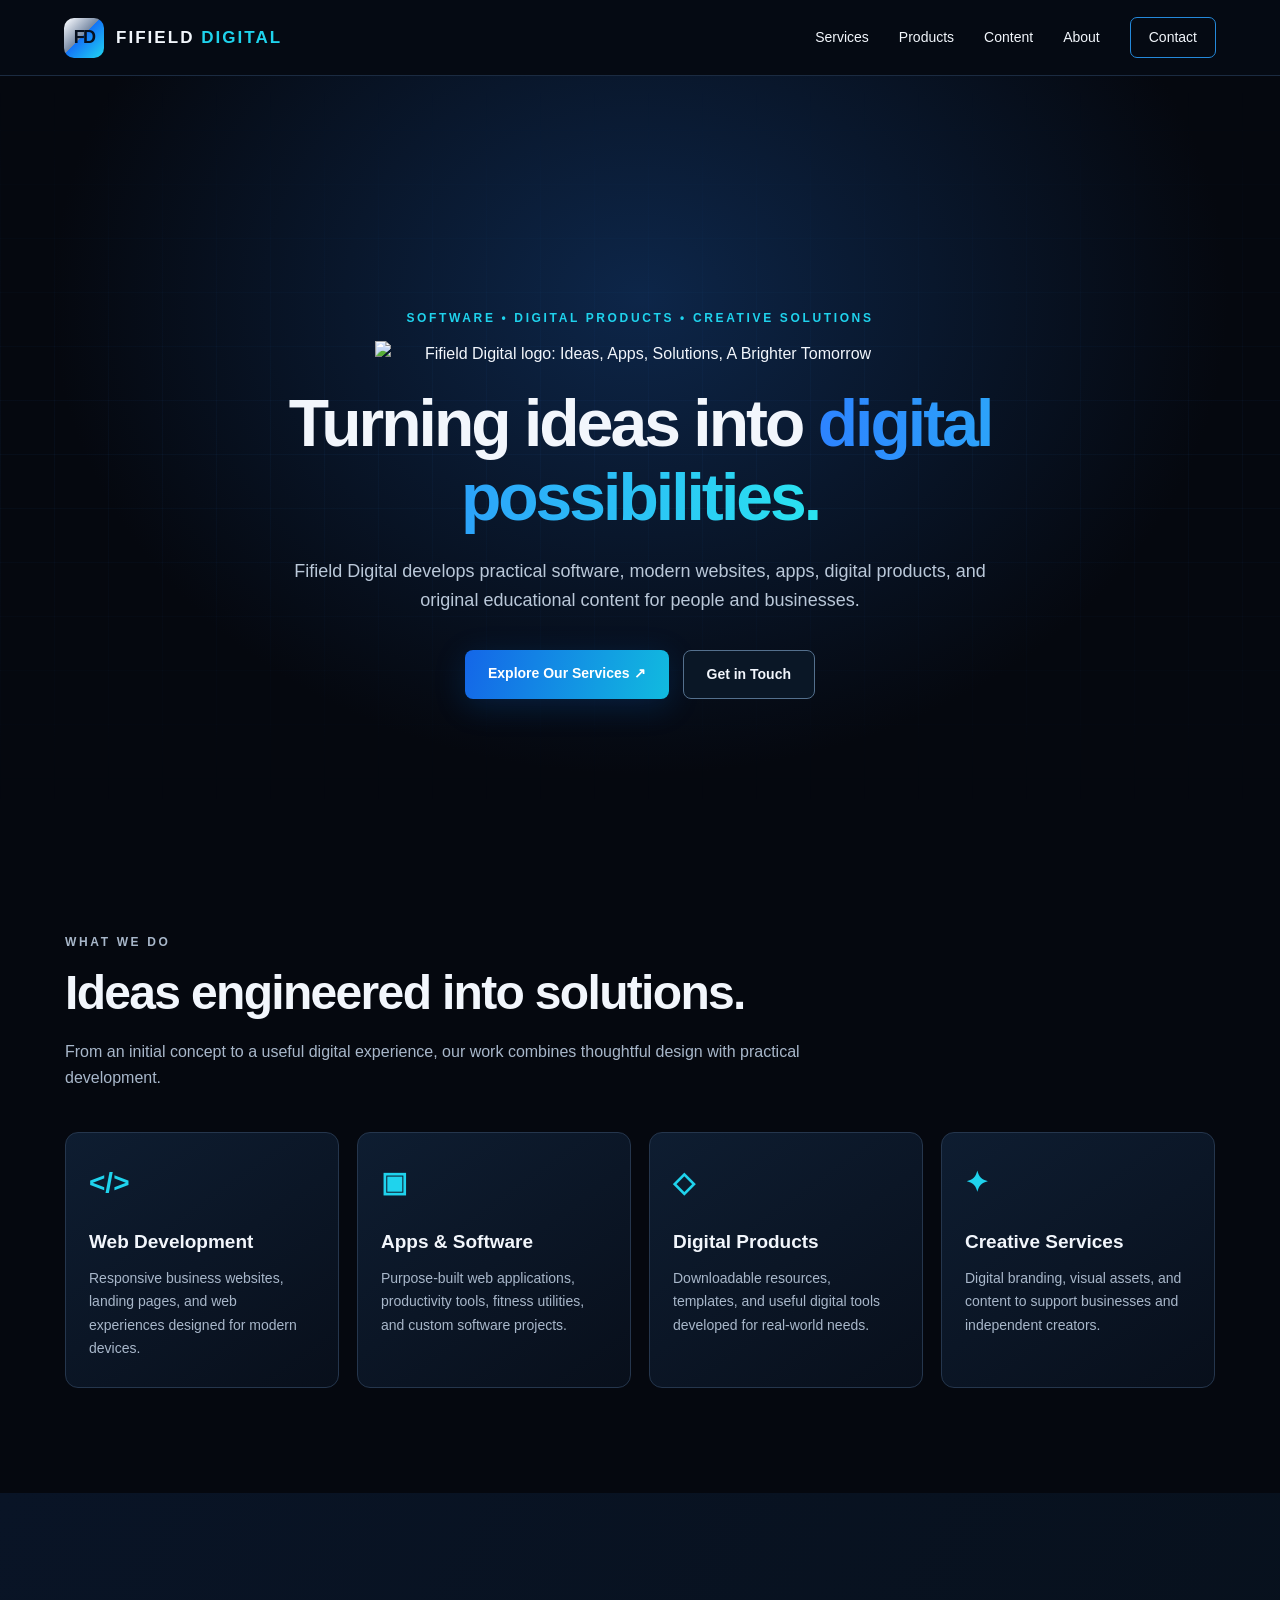
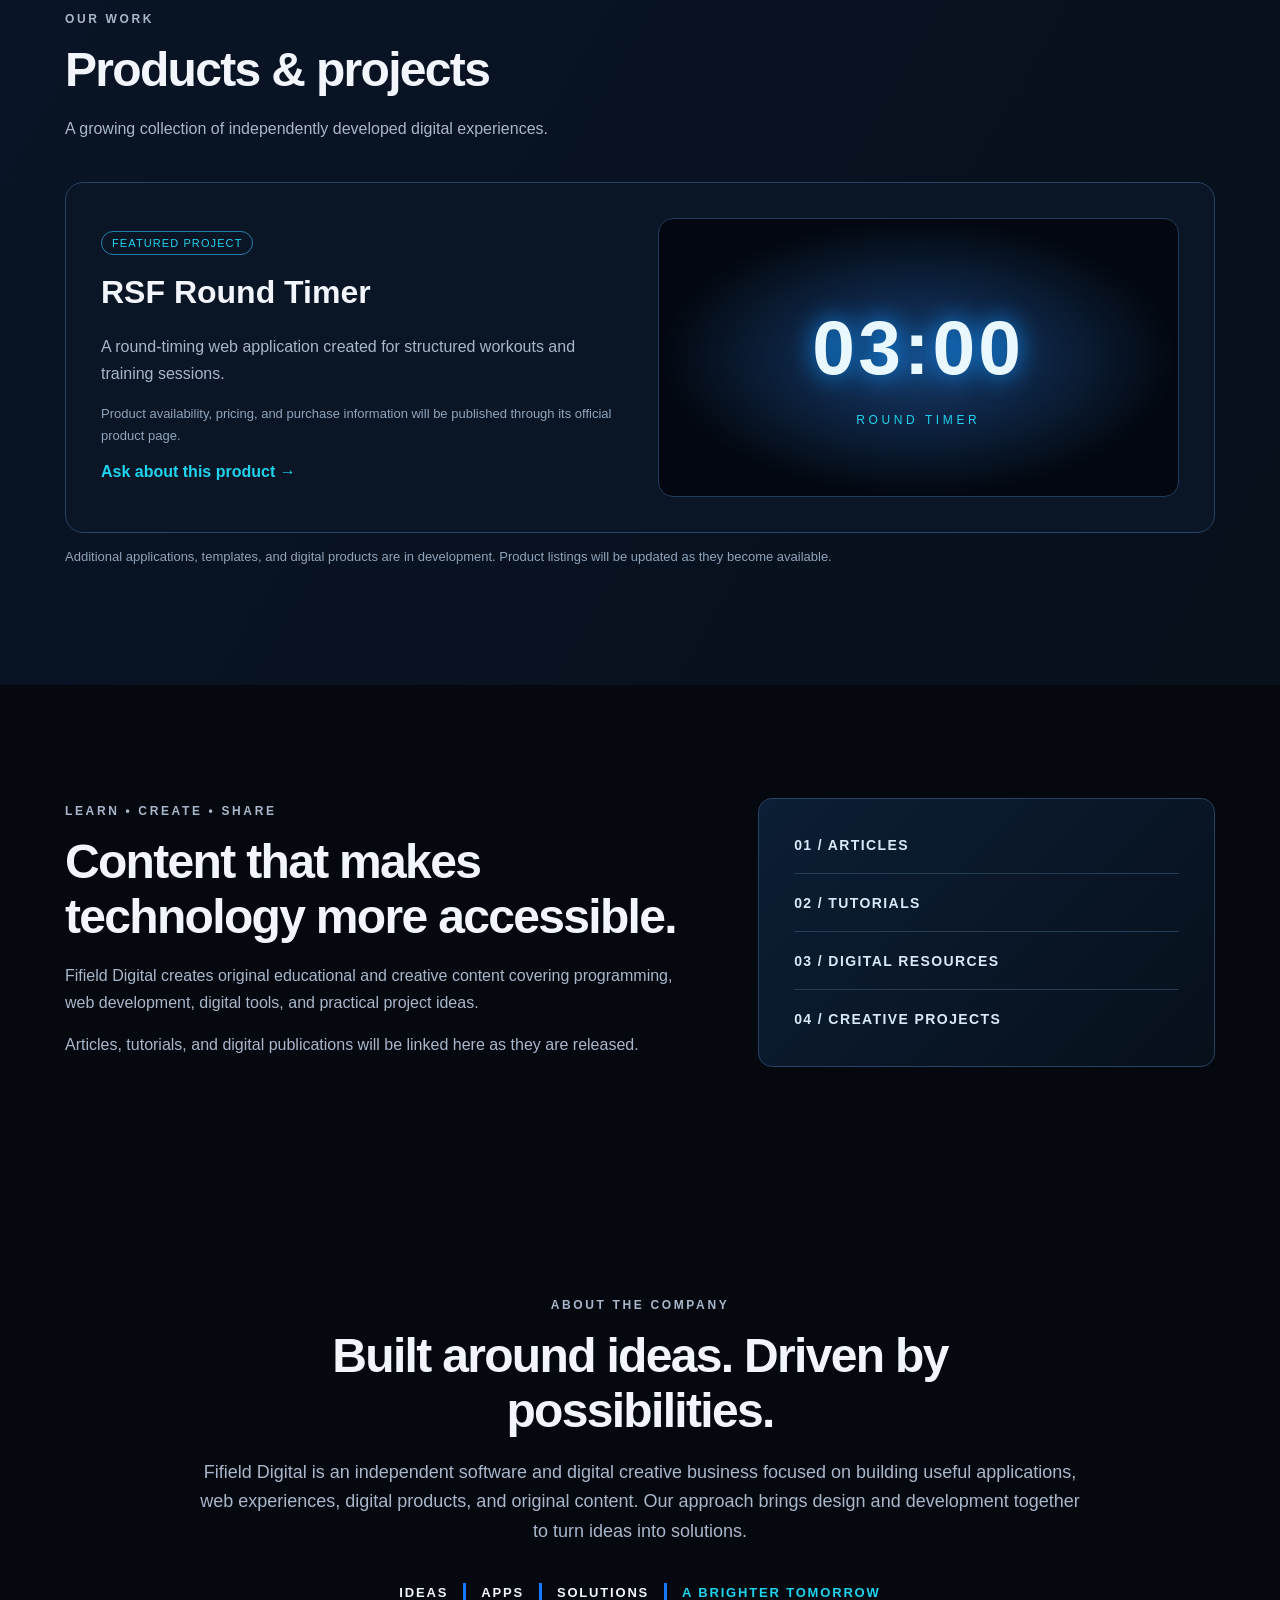
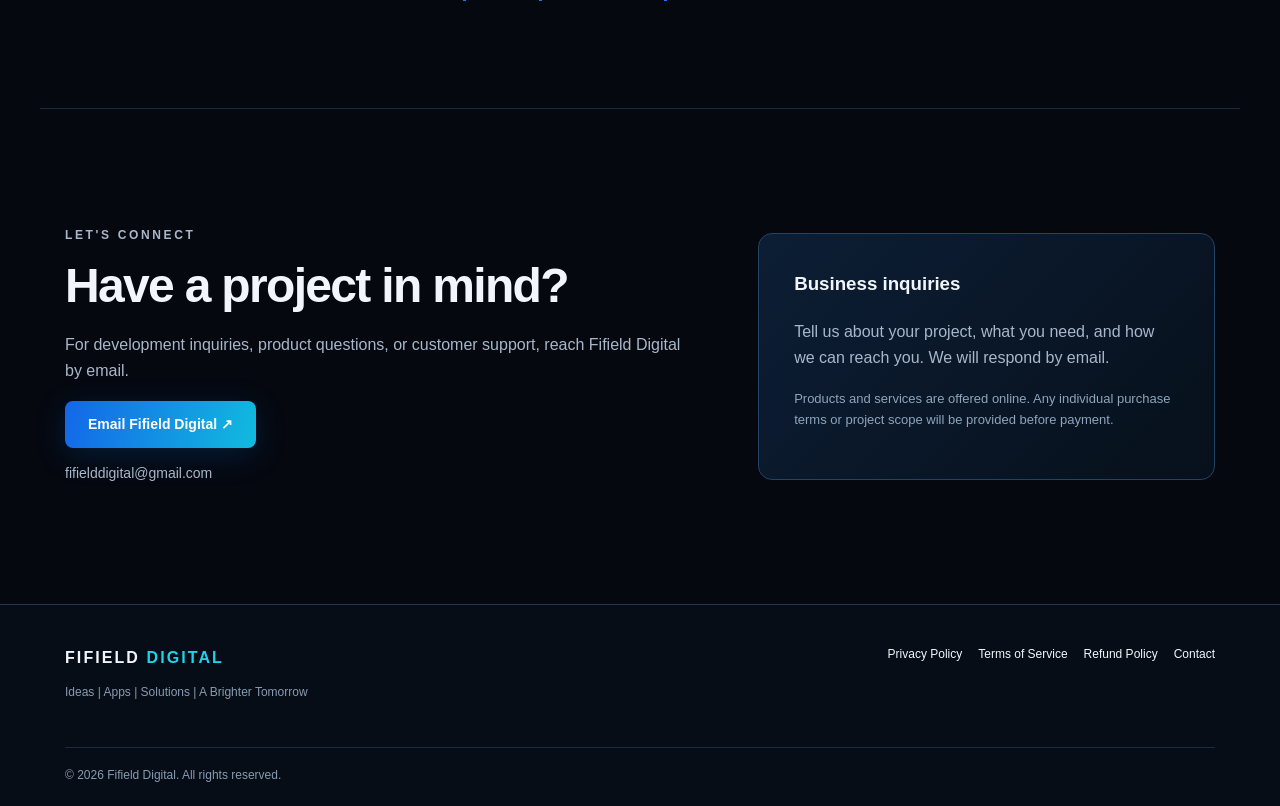
==== index.html @ f8de48f9 "Add files via upload" ====
<!doctype html><html lang="en"><head><meta charset="utf-8"><meta name="viewport" content="width=device-width, initial-scale=1"><meta name="theme-color" content="#05080f"><meta name="description" content="Fifield Digital creates websites, web applications, digital products, and educational content. Ideas. Apps. Solutions. A Brighter Tomorrow."><title>Fifield Digital | Ideas • Apps • Solutions</title><link rel="stylesheet" href="styles.css"></head><body><a class="skip" href="#main">Skip to content</a><header class="site-header"><a class="brand" href="#home" aria-label="Fifield Digital home"><span class="brand-mark">FD</span><span>FIFIELD <b>DIGITAL</b></span></a><button class="menu-toggle" aria-label="Toggle navigation" aria-expanded="false">☰</button><nav id="nav" aria-label="Main navigation"><a href="#services">Services</a><a href="#products">Products</a><a href="#content">Content</a><a href="#about">About</a><a class="nav-contact" href="#contact">Contact</a></nav></header><main id="main"><section id="home" class="hero"><div class="glow"></div><div class="hero-inner"><p class="eyebrow">SOFTWARE • DIGITAL PRODUCTS • CREATIVE SOLUTIONS</p><img class="hero-logo" src="assets/fifield-digital-logo.png" alt="Fifield Digital logo: Ideas, Apps, Solutions, A Brighter Tomorrow"><h1>Turning ideas into <span>digital possibilities.</span></h1><p class="lead">Fifield Digital develops practical software, modern websites, apps, digital products, and original educational content for people and businesses.</p><div class="actions"><a class="button primary" href="#services">Explore Our Services <span aria-hidden="true">↗</span></a><a class="button secondary" href="#contact">Get in Touch</a></div></div></section><section id="services" class="section"><div class="section-heading"><p class="eyebrow">WHAT WE DO</p><h2>Ideas engineered into solutions.</h2><p>From an initial concept to a useful digital experience, our work combines thoughtful design with practical development.</p></div><div class="cards"><article class="card"><span class="card-icon">&lt;/&gt;</span><h3>Web Development</h3><p>Responsive business websites, landing pages, and web experiences designed for modern devices.</p></article><article class="card"><span class="card-icon">▣</span><h3>Apps & Software</h3><p>Purpose-built web applications, productivity tools, fitness utilities, and custom software projects.</p></article><article class="card"><span class="card-icon">◇</span><h3>Digital Products</h3><p>Downloadable resources, templates, and useful digital tools developed for real-world needs.</p></article><article class="card"><span class="card-icon">✦</span><h3>Creative Services</h3><p>Digital branding, visual assets, and content to support businesses and independent creators.</p></article></div></section><section id="products" class="section products"><div class="section-heading"><p class="eyebrow">OUR WORK</p><h2>Products & projects</h2><p>A growing collection of independently developed digital experiences.</p></div><div class="feature"><div><span class="pill">FEATURED PROJECT</span><h3>RSF Round Timer</h3><p>A round-timing web application created for structured workouts and training sessions.</p><p class="muted">Product availability, pricing, and purchase information will be published through its official product page.</p><a class="text-link" href="#contact">Ask about this product →</a></div><div class="feature-visual" aria-hidden="true"><div class="timer">03:00</div><div class="timer-label">ROUND TIMER</div></div></div><p class="product-note">Additional applications, templates, and digital products are in development. Product listings will be updated as they become available.</p></section><section id="content" class="section"><div class="split"><div><p class="eyebrow">LEARN • CREATE • SHARE</p><h2>Content that makes technology more accessible.</h2><p>Fifield Digital creates original educational and creative content covering programming, web development, digital tools, and practical project ideas.</p><p>Articles, tutorials, and digital publications will be linked here as they are released.</p></div><div class="content-panel"><span>01 / ARTICLES</span><span>02 / TUTORIALS</span><span>03 / DIGITAL RESOURCES</span><span>04 / CREATIVE PROJECTS</span></div></div></section><section id="about" class="section about"><p class="eyebrow">ABOUT THE COMPANY</p><h2>Built around ideas. Driven by possibilities.</h2><p>Fifield Digital is an independent software and digital creative business focused on building useful applications, web experiences, digital products, and original content. Our approach brings design and development together to turn ideas into solutions.</p><div class="statement">IDEAS <i></i> APPS <i></i> SOLUTIONS <i></i> <strong>A BRIGHTER TOMORROW</strong></div></section><section id="contact" class="section contact"><div><p class="eyebrow">LET'S CONNECT</p><h2>Have a project in mind?</h2><p>For development inquiries, product questions, or customer support, reach Fifield Digital by email.</p><a class="button primary" href="mailto:fifielddigital@gmail.com?subject=Fifield%20Digital%20Inquiry">Email Fifield Digital ↗</a><p class="email">fifielddigital@gmail.com</p></div><div class="contact-panel"><h3>Business inquiries</h3><p>Tell us about your project, what you need, and how we can reach you. We will respond by email.</p><p class="muted">Products and services are offered online. Any individual purchase terms or project scope will be provided before payment.</p></div></section></main><footer><div class="footer-top"><div><strong>FIFIELD <span>DIGITAL</span></strong><p>Ideas | Apps | Solutions | A Brighter Tomorrow</p></div><div class="footer-links"><a href="privacy.html">Privacy Policy</a><a href="terms.html">Terms of Service</a><a href="refunds.html">Refund Policy</a><a href="mailto:fifielddigital@gmail.com">Contact</a></div></div><div class="copyright">© <span id="year">2026</span> Fifield Digital. All rights reserved.</div></footer><script src="script.js"></script></body></html>
---- styles.css ----
:root{color-scheme:dark;--bg:#05080f;--panel:#0b1424;--line:#25364d;--text:#f2f6fc;--muted:#a8b7ca;--blue:#1578ff;--cyan:#1fd3ed}*{box-sizing:border-box}html{scroll-behavior:smooth}body{margin:0;background:var(--bg);color:var(--text);font-family:Inter,Arial,Helvetica,sans-serif;line-height:1.65}a{color:inherit;text-decoration:none}a:focus-visible,button:focus-visible{outline:3px solid var(--cyan);outline-offset:4px}.skip{position:absolute;left:-9999px}.skip:focus{left:12px;top:12px;background:#fff;color:#000;padding:10px;z-index:100}.site-header{position:sticky;top:0;z-index:20;display:flex;justify-content:space-between;align-items:center;padding:17px max(5%,calc((100vw - 1200px)/2));background:#060b14ed;border-bottom:1px solid #1b2b41;backdrop-filter:blur(15px)}.brand{display:flex;gap:12px;align-items:center;font-size:17px;letter-spacing:.12em;font-weight:800}.brand b,.footer-top span{color:var(--cyan)}.brand-mark{display:grid;place-items:center;width:40px;height:40px;border-radius:10px;background:linear-gradient(135deg,#f4f7fc 5%,#798ba5 45%,#1475f8 46%,#20d5ef);color:#06101f;letter-spacing:-.1em;font-size:18px}.site-header nav{display:flex;align-items:center;gap:30px;font-size:14px}.site-header nav a:hover,.footer-links a:hover{color:var(--cyan)}.nav-contact{padding:8px 18px;border:1px solid #2489db;border-radius:7px}.menu-toggle{display:none;background:transparent;border:1px solid var(--line);color:white;padding:6px 12px;font-size:24px}.hero{position:relative;overflow:hidden;min-height:740px;display:grid;place-items:center;text-align:center;background:radial-gradient(ellipse at 50% 30%,#0d2649 0%,#05080f 65%)}.hero:after{content:"";position:absolute;inset:0;background-image:linear-gradient(#3d94ff0b 1px,transparent 1px),linear-gradient(90deg,#3d94ff0b 1px,transparent 1px);background-size:54px 54px;mask-image:linear-gradient(to bottom,transparent,#000,transparent);pointer-events:none}.hero-inner{position:relative;z-index:1;max-width:950px;padding:65px 24px}.hero-logo{width:min(530px,90%);height:auto;display:block;margin:0 auto 20px;mix-blend-mode:screen}.eyebrow{color:var(--cyan);letter-spacing:.22em;font-weight:800;font-size:12px}.hero h1{font-size:clamp(36px,5.4vw,66px);letter-spacing:-.045em;line-height:1.12;margin:15px auto 22px}.hero h1 span{background:linear-gradient(90deg,#2d83ff,#2ae4f0);background-clip:text;color:transparent}.lead{font-size:18px;color:#bac8d9;max-width:720px;margin:0 auto}.actions{display:flex;justify-content:center;flex-wrap:wrap;gap:14px;margin-top:34px}.button{display:inline-block;border-radius:8px;padding:12px 23px;font-size:14px;font-weight:750}.primary{background:linear-gradient(105deg,#1466e8,#11bbdf);color:white;box-shadow:0 7px 32px #086fe333}.secondary{border:1px solid #54708d;background:#0a1726}.button:hover{filter:brightness(1.14)}.section{max-width:1200px;margin:auto;padding:105px 25px;scroll-margin-top:80px}.section-heading{max-width:740px;margin-bottom:40px}.section h2{font-size:clamp(31px,4vw,48px);line-height:1.15;letter-spacing:-.035em;margin:12px 0 19px}.section p{color:var(--muted)}.cards{display:grid;grid-template-columns:repeat(4,1fr);gap:18px}.card{padding:27px 23px;background:linear-gradient(145deg,#0e1d31,#080f1b);border:1px solid var(--line);border-radius:13px;min-height:250px}.card-icon{color:var(--cyan);font-size:28px;font-weight:bold}.card h3{font-size:19px;margin:20px 0 10px}.card p{font-size:14px;margin:0}.products{max-width:none;background:linear-gradient(120deg,#091426,#07101b);padding-left:max(25px,calc((100vw - 1150px)/2));padding-right:max(25px,calc((100vw - 1150px)/2))}.feature{display:grid;grid-template-columns:1fr 1fr;gap:35px;align-items:center;padding:35px;border:1px solid #284464;border-radius:18px;background:#0a1526}.feature h3{font-size:32px;margin:10px 0}.pill{border:1px solid #247fa9;color:var(--cyan);padding:5px 10px;border-radius:20px;font-size:11px;letter-spacing:.1em}.muted,.product-note{font-size:13px!important;color:#8fa4bb!important}.text-link{color:var(--cyan);font-weight:700}.feature-visual{background:radial-gradient(ellipse,#173d70,#030810 70%);border:1px solid #203b5c;border-radius:15px;text-align:center;padding:65px 10px}.timer{font-size:clamp(40px,6vw,78px);font-weight:850;letter-spacing:.04em;color:#e9f8ff;text-shadow:0 0 25px #1195ff}.timer-label{font-size:12px;letter-spacing:.3em;color:var(--cyan)}.split,.contact{display:grid;grid-template-columns:1.15fr .85fr;gap:75px;align-items:center}.content-panel,.contact-panel{border:1px solid #254362;background:linear-gradient(135deg,#0c1e35,#07101b);border-radius:14px;padding:35px}.content-panel{display:grid;gap:18px;color:#d7e9fa;letter-spacing:.1em;font-weight:750;font-size:14px}.content-panel span:not(:last-child){border-bottom:1px solid #253d55;padding-bottom:16px}.about{text-align:center;max-width:930px}.about>p:not(.eyebrow){font-size:18px}.statement{margin-top:35px;display:flex;flex-wrap:wrap;gap:15px;justify-content:center;align-items:center;font-size:13px;letter-spacing:.14em;font-weight:750}.statement i{width:3px;height:18px;background:var(--blue)}.statement strong{color:var(--cyan)}.contact{border-top:1px solid #172b41}.contact-panel h3{margin-top:0}.email{font-size:14px}footer{border-top:1px solid var(--line);padding:40px max(5%,calc((100vw - 1150px)/2)) 20px;background:#070d16}.footer-top{display:flex;justify-content:space-between;gap:20px}.footer-top strong{letter-spacing:.13em}.footer-top p,.copyright{font-size:12px;color:#879bb2}.footer-links{display:flex;flex-wrap:wrap;gap:16px;font-size:12px}.copyright{border-top:1px solid #1b2b41;padding-top:18px;margin-top:32px}.legal{max-width:850px;margin:auto;padding:70px 24px 110px;min-height:65vh}.legal h1{font-size:clamp(32px,5vw,50px)}.legal h2{margin-top:34px;font-size:22px}.legal p,.legal li{color:var(--muted)}.legal a{color:var(--cyan);text-decoration:underline}@media(max-width:850px){.cards{grid-template-columns:repeat(2,1fr)}.split,.contact{gap:25px}.site-header nav{gap:13px}}@media(max-width:650px){.site-header{padding:12px 18px}.brand{font-size:13px}.menu-toggle{display:block}.site-header nav{display:none;position:absolute;top:65px;left:0;right:0;background:#081322;padding:20px;flex-direction:column;align-items:stretch}.site-header nav.open{display:flex}.hero{min-height:650px}.hero-inner{padding:35px 20px}.hero-logo{width:100%}.lead{font-size:16px}.section{padding:70px 20px}.cards,.feature,.split,.contact{grid-template-columns:1fr}.feature{padding:20px}.feature-visual{padding:40px 10px}.footer-top{flex-direction:column}.statement{font-size:11px}}
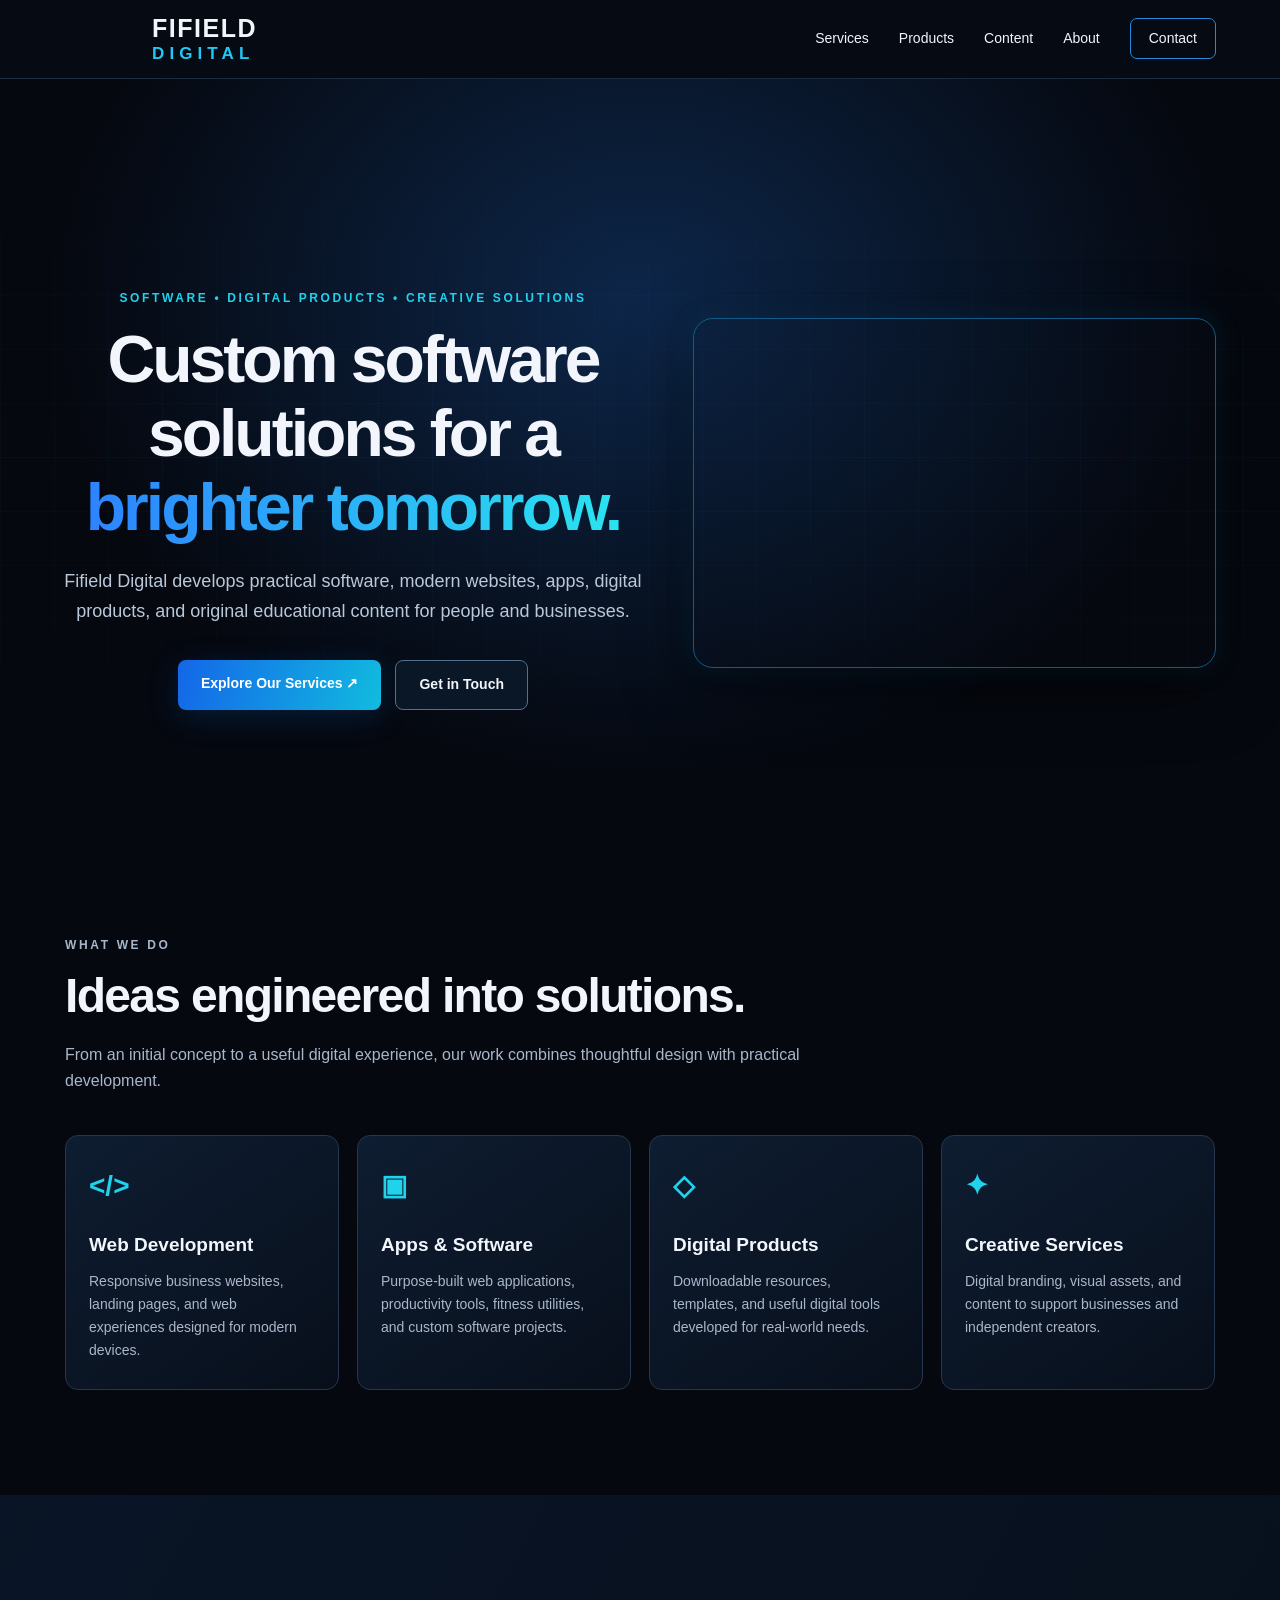
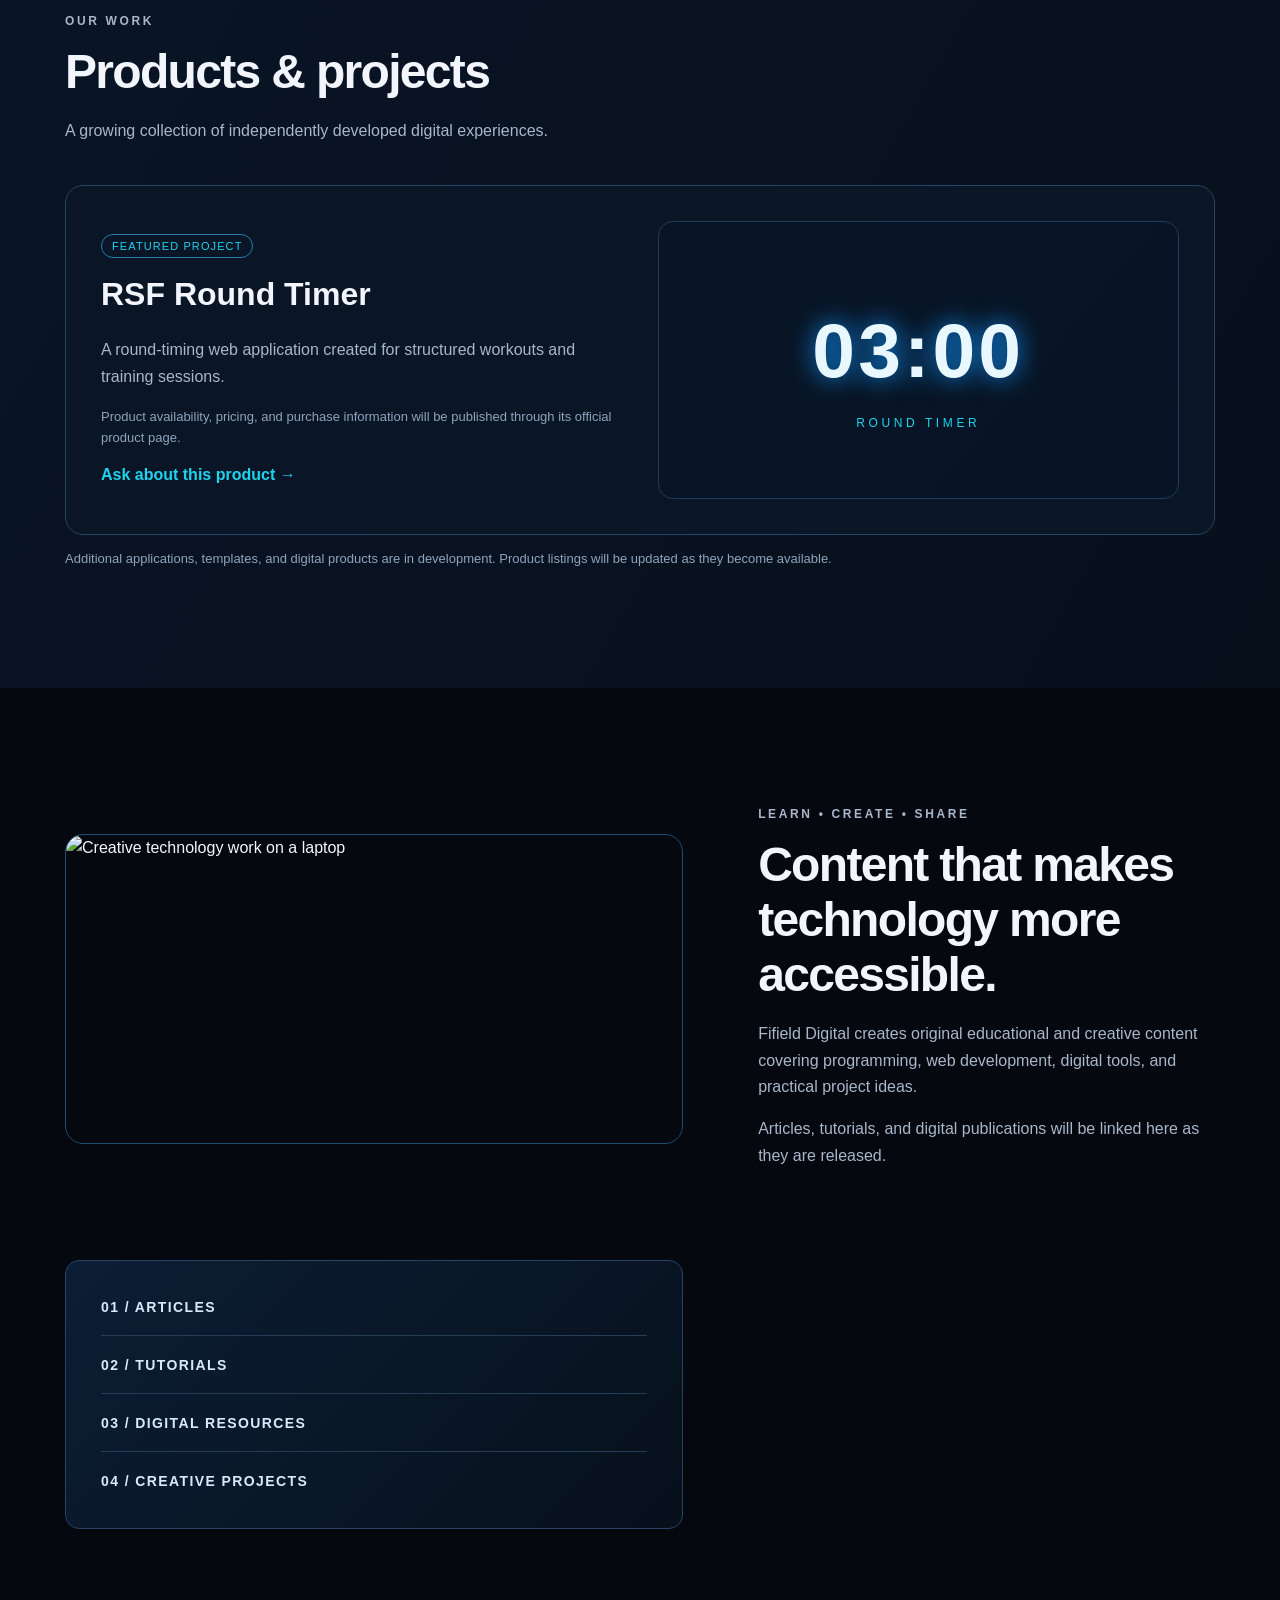
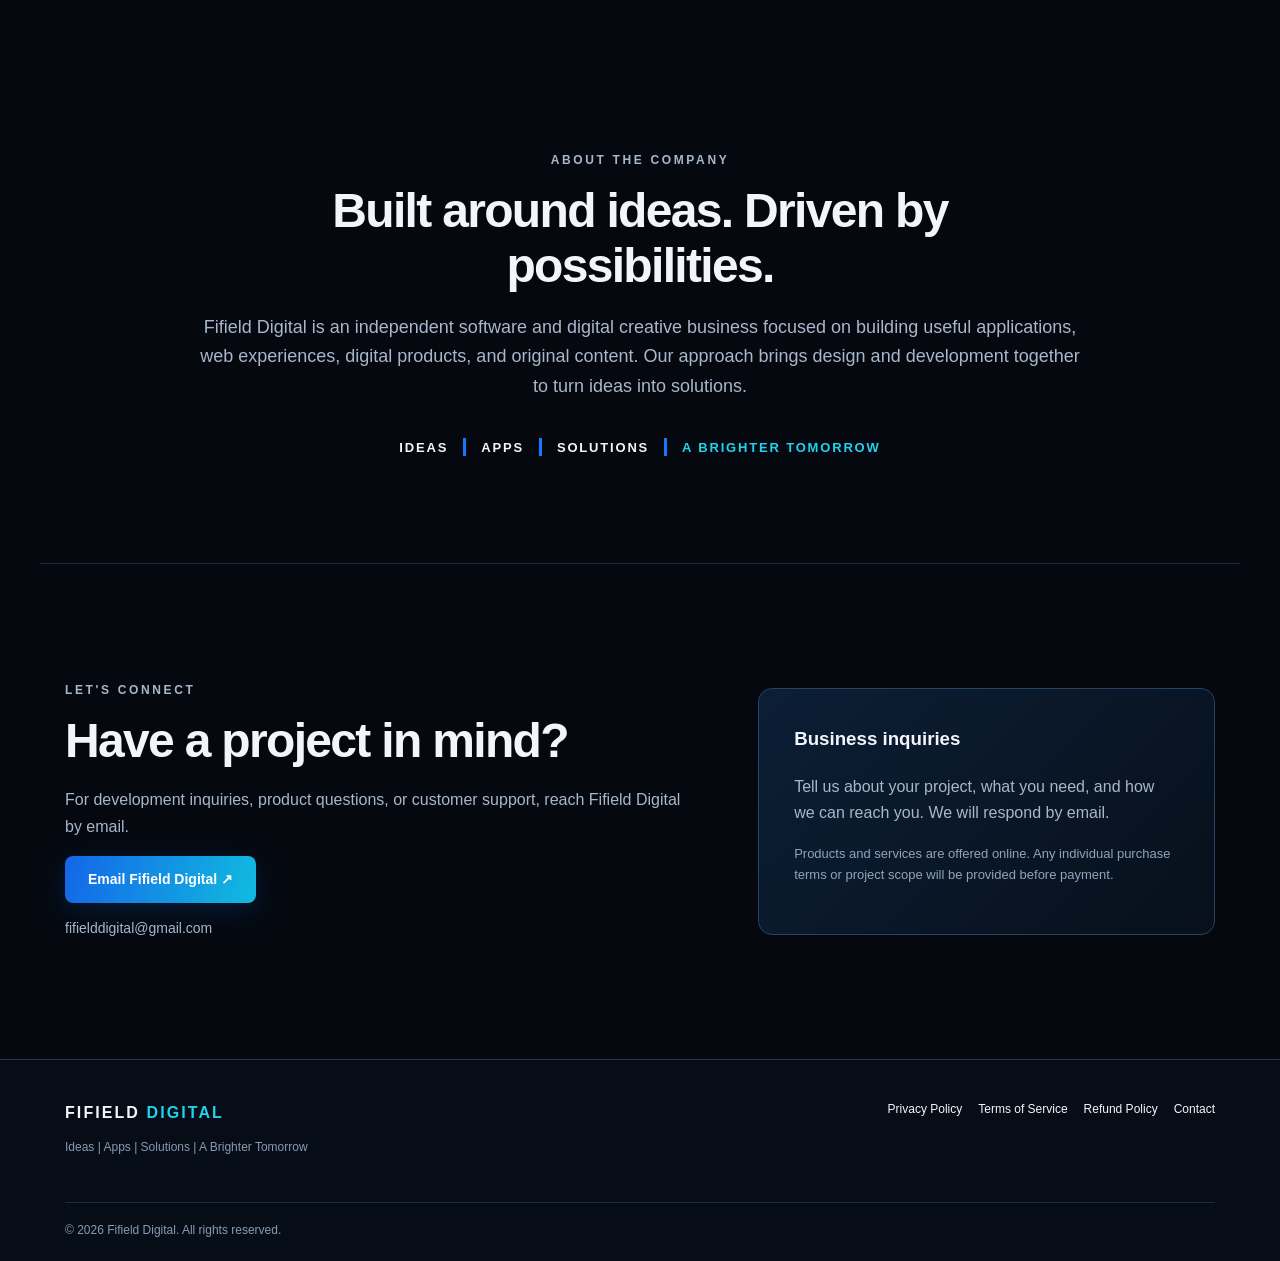
==== commit b3a90979: "Add files via upload" ====
--- a/index.html
+++ b/index.html
@@ -1 +1 @@
-<!doctype html><html lang="en"><head><meta charset="utf-8"><meta name="viewport" content="width=device-width, initial-scale=1"><meta name="theme-color" content="#05080f"><meta name="description" content="Fifield Digital creates websites, web applications, digital products, and educational content. Ideas. Apps. Solutions. A Brighter Tomorrow."><title>Fifield Digital | Ideas • Apps • Solutions</title><link rel="stylesheet" href="styles.css"></head><body><a class="skip" href="#main">Skip to content</a><header class="site-header"><a class="brand" href="#home" aria-label="Fifield Digital home"><span class="brand-mark">FD</span><span>FIFIELD <b>DIGITAL</b></span></a><button class="menu-toggle" aria-label="Toggle navigation" aria-expanded="false">☰</button><nav id="nav" aria-label="Main navigation"><a href="#services">Services</a><a href="#products">Products</a><a href="#content">Content</a><a href="#about">About</a><a class="nav-contact" href="#contact">Contact</a></nav></header><main id="main"><section id="home" class="hero"><div class="glow"></div><div class="hero-inner"><p class="eyebrow">SOFTWARE • DIGITAL PRODUCTS • CREATIVE SOLUTIONS</p><img class="hero-logo" src="assets/fifield-digital-logo.png" alt="Fifield Digital logo: Ideas, Apps, Solutions, A Brighter Tomorrow"><h1>Turning ideas into <span>digital possibilities.</span></h1><p class="lead">Fifield Digital develops practical software, modern websites, apps, digital products, and original educational content for people and businesses.</p><div class="actions"><a class="button primary" href="#services">Explore Our Services <span aria-hidden="true">↗</span></a><a class="button secondary" href="#contact">Get in Touch</a></div></div></section><section id="services" class="section"><div class="section-heading"><p class="eyebrow">WHAT WE DO</p><h2>Ideas engineered into solutions.</h2><p>From an initial concept to a useful digital experience, our work combines thoughtful design with practical development.</p></div><div class="cards"><article class="card"><span class="card-icon">&lt;/&gt;</span><h3>Web Development</h3><p>Responsive business websites, landing pages, and web experiences designed for modern devices.</p></article><article class="card"><span class="card-icon">▣</span><h3>Apps & Software</h3><p>Purpose-built web applications, productivity tools, fitness utilities, and custom software projects.</p></article><article class="card"><span class="card-icon">◇</span><h3>Digital Products</h3><p>Downloadable resources, templates, and useful digital tools developed for real-world needs.</p></article><article class="card"><span class="card-icon">✦</span><h3>Creative Services</h3><p>Digital branding, visual assets, and content to support businesses and independent creators.</p></article></div></section><section id="products" class="section products"><div class="section-heading"><p class="eyebrow">OUR WORK</p><h2>Products & projects</h2><p>A growing collection of independently developed digital experiences.</p></div><div class="feature"><div><span class="pill">FEATURED PROJECT</span><h3>RSF Round Timer</h3><p>A round-timing web application created for structured workouts and training sessions.</p><p class="muted">Product availability, pricing, and purchase information will be published through its official product page.</p><a class="text-link" href="#contact">Ask about this product →</a></div><div class="feature-visual" aria-hidden="true"><div class="timer">03:00</div><div class="timer-label">ROUND TIMER</div></div></div><p class="product-note">Additional applications, templates, and digital products are in development. Product listings will be updated as they become available.</p></section><section id="content" class="section"><div class="split"><div><p class="eyebrow">LEARN • CREATE • SHARE</p><h2>Content that makes technology more accessible.</h2><p>Fifield Digital creates original educational and creative content covering programming, web development, digital tools, and practical project ideas.</p><p>Articles, tutorials, and digital publications will be linked here as they are released.</p></div><div class="content-panel"><span>01 / ARTICLES</span><span>02 / TUTORIALS</span><span>03 / DIGITAL RESOURCES</span><span>04 / CREATIVE PROJECTS</span></div></div></section><section id="about" class="section about"><p class="eyebrow">ABOUT THE COMPANY</p><h2>Built around ideas. Driven by possibilities.</h2><p>Fifield Digital is an independent software and digital creative business focused on building useful applications, web experiences, digital products, and original content. Our approach brings design and development together to turn ideas into solutions.</p><div class="statement">IDEAS <i></i> APPS <i></i> SOLUTIONS <i></i> <strong>A BRIGHTER TOMORROW</strong></div></section><section id="contact" class="section contact"><div><p class="eyebrow">LET'S CONNECT</p><h2>Have a project in mind?</h2><p>For development inquiries, product questions, or customer support, reach Fifield Digital by email.</p><a class="button primary" href="mailto:fifielddigital@gmail.com?subject=Fifield%20Digital%20Inquiry">Email Fifield Digital ↗</a><p class="email">fifielddigital@gmail.com</p></div><div class="contact-panel"><h3>Business inquiries</h3><p>Tell us about your project, what you need, and how we can reach you. We will respond by email.</p><p class="muted">Products and services are offered online. Any individual purchase terms or project scope will be provided before payment.</p></div></section></main><footer><div class="footer-top"><div><strong>FIFIELD <span>DIGITAL</span></strong><p>Ideas | Apps | Solutions | A Brighter Tomorrow</p></div><div class="footer-links"><a href="privacy.html">Privacy Policy</a><a href="terms.html">Terms of Service</a><a href="refunds.html">Refund Policy</a><a href="mailto:fifielddigital@gmail.com">Contact</a></div></div><div class="copyright">© <span id="year">2026</span> Fifield Digital. All rights reserved.</div></footer><script src="script.js"></script></body></html>
+<!doctype html><html lang="en"><head><meta charset="utf-8"><meta name="viewport" content="width=device-width, initial-scale=1"><meta name="theme-color" content="#05080f"><meta name="description" content="Fifield Digital creates websites, web applications, digital products, and educational content. Ideas. Apps. Solutions. A Brighter Tomorrow."><title>Fifield Digital | Ideas • Apps • Solutions</title><link rel="stylesheet" href="styles.css"></head><body><a class="skip" href="#main">Skip to content</a><header class="site-header"><a class="brand" href="#home" aria-label="Fifield Digital home"><span class="brand-symbol"><img src="assets/fd-symbol.png" alt=""/><svg class="light-trace" viewBox="0 0 820 445" aria-hidden="true"><path d="M350 7 H625 C850 7 850 438 625 438 H350 V284 H445 V353 H615 C720 353 720 91 615 91 H450 Z"/></svg></span><span class="brand-name"><strong>FIFIELD</strong><em>DIGITAL</em></span></a><button class="menu-toggle" aria-label="Toggle navigation" aria-expanded="false">☰</button><nav id="nav" aria-label="Main navigation"><a href="#services">Services</a><a href="#products">Products</a><a href="#content">Content</a><a href="#about">About</a><a class="nav-contact" href="#contact">Contact</a></nav></header><main id="main"><section id="home" class="hero"><div class="glow"></div><div class="hero-inner"><div class="hero-copy"><p class="eyebrow">SOFTWARE • DIGITAL PRODUCTS • CREATIVE SOLUTIONS</p><h1>Custom software solutions for a <span>brighter tomorrow.</span></h1><p class="lead">Fifield Digital develops practical software, modern websites, apps, digital products, and original educational content for people and businesses.</p><div class="actions"><a class="button primary" href="#services">Explore Our Services <span aria-hidden="true">↗</span></a><a class="button secondary" href="#contact">Get in Touch</a></div></div><div class="hero-media" role="img" aria-label="Programming code on a computer screen"></div></div></section><section id="services" class="section"><div class="section-heading"><p class="eyebrow">WHAT WE DO</p><h2>Ideas engineered into solutions.</h2><p>From an initial concept to a useful digital experience, our work combines thoughtful design with practical development.</p></div><div class="cards"><article class="card"><span class="card-icon">&lt;/&gt;</span><h3>Web Development</h3><p>Responsive business websites, landing pages, and web experiences designed for modern devices.</p></article><article class="card"><span class="card-icon">▣</span><h3>Apps & Software</h3><p>Purpose-built web applications, productivity tools, fitness utilities, and custom software projects.</p></article><article class="card"><span class="card-icon">◇</span><h3>Digital Products</h3><p>Downloadable resources, templates, and useful digital tools developed for real-world needs.</p></article><article class="card"><span class="card-icon">✦</span><h3>Creative Services</h3><p>Digital branding, visual assets, and content to support businesses and independent creators.</p></article></div></section><section id="products" class="section products"><div class="section-heading"><p class="eyebrow">OUR WORK</p><h2>Products & projects</h2><p>A growing collection of independently developed digital experiences.</p></div><div class="feature"><div><span class="pill">FEATURED PROJECT</span><h3>RSF Round Timer</h3><p>A round-timing web application created for structured workouts and training sessions.</p><p class="muted">Product availability, pricing, and purchase information will be published through its official product page.</p><a class="text-link" href="#contact">Ask about this product →</a></div><div class="feature-visual" aria-hidden="true"><div class="timer">03:00</div><div class="timer-label">ROUND TIMER</div></div></div><p class="product-note">Additional applications, templates, and digital products are in development. Product listings will be updated as they become available.</p></section><section id="content" class="section"><div class="split"><img class="section-photo" src="assets/creative.jpg" alt="Creative technology work on a laptop" loading="lazy"><div><p class="eyebrow">LEARN • CREATE • SHARE</p><h2>Content that makes technology more accessible.</h2><p>Fifield Digital creates original educational and creative content covering programming, web development, digital tools, and practical project ideas.</p><p>Articles, tutorials, and digital publications will be linked here as they are released.</p></div><div class="content-panel"><span>01 / ARTICLES</span><span>02 / TUTORIALS</span><span>03 / DIGITAL RESOURCES</span><span>04 / CREATIVE PROJECTS</span></div></div></section><section id="about" class="section about"><p class="eyebrow">ABOUT THE COMPANY</p><h2>Built around ideas. Driven by possibilities.</h2><p>Fifield Digital is an independent software and digital creative business focused on building useful applications, web experiences, digital products, and original content. Our approach brings design and development together to turn ideas into solutions.</p><div class="statement">IDEAS <i></i> APPS <i></i> SOLUTIONS <i></i> <strong>A BRIGHTER TOMORROW</strong></div></section><section id="contact" class="section contact"><div><p class="eyebrow">LET'S CONNECT</p><h2>Have a project in mind?</h2><p>For development inquiries, product questions, or customer support, reach Fifield Digital by email.</p><a class="button primary" href="mailto:fifielddigital@gmail.com?subject=Fifield%20Digital%20Inquiry">Email Fifield Digital ↗</a><p class="email">fifielddigital@gmail.com</p></div><div class="contact-panel"><h3>Business inquiries</h3><p>Tell us about your project, what you need, and how we can reach you. We will respond by email.</p><p class="muted">Products and services are offered online. Any individual purchase terms or project scope will be provided before payment.</p></div></section></main><footer><div class="footer-top"><div><strong>FIFIELD <span>DIGITAL</span></strong><p>Ideas | Apps | Solutions | A Brighter Tomorrow</p></div><div class="footer-links"><a href="privacy.html">Privacy Policy</a><a href="terms.html">Terms of Service</a><a href="refunds.html">Refund Policy</a><a href="mailto:fifielddigital@gmail.com">Contact</a></div></div><div class="copyright">© <span id="year">2026</span> Fifield Digital. All rights reserved.</div></footer><script src="script.js"></script></body></html>
--- a/styles.css
+++ b/styles.css
@@ -1 +1,4 @@
 :root{color-scheme:dark;--bg:#05080f;--panel:#0b1424;--line:#25364d;--text:#f2f6fc;--muted:#a8b7ca;--blue:#1578ff;--cyan:#1fd3ed}*{box-sizing:border-box}html{scroll-behavior:smooth}body{margin:0;background:var(--bg);color:var(--text);font-family:Inter,Arial,Helvetica,sans-serif;line-height:1.65}a{color:inherit;text-decoration:none}a:focus-visible,button:focus-visible{outline:3px solid var(--cyan);outline-offset:4px}.skip{position:absolute;left:-9999px}.skip:focus{left:12px;top:12px;background:#fff;color:#000;padding:10px;z-index:100}.site-header{position:sticky;top:0;z-index:20;display:flex;justify-content:space-between;align-items:center;padding:17px max(5%,calc((100vw - 1200px)/2));background:#060b14ed;border-bottom:1px solid #1b2b41;backdrop-filter:blur(15px)}.brand{display:flex;gap:12px;align-items:center;font-size:17px;letter-spacing:.12em;font-weight:800}.brand b,.footer-top span{color:var(--cyan)}.brand-mark{display:grid;place-items:center;width:40px;height:40px;border-radius:10px;background:linear-gradient(135deg,#f4f7fc 5%,#798ba5 45%,#1475f8 46%,#20d5ef);color:#06101f;letter-spacing:-.1em;font-size:18px}.site-header nav{display:flex;align-items:center;gap:30px;font-size:14px}.site-header nav a:hover,.footer-links a:hover{color:var(--cyan)}.nav-contact{padding:8px 18px;border:1px solid #2489db;border-radius:7px}.menu-toggle{display:none;background:transparent;border:1px solid var(--line);color:white;padding:6px 12px;font-size:24px}.hero{position:relative;overflow:hidden;min-height:740px;display:grid;place-items:center;text-align:center;background:radial-gradient(ellipse at 50% 30%,#0d2649 0%,#05080f 65%)}.hero:after{content:"";position:absolute;inset:0;background-image:linear-gradient(#3d94ff0b 1px,transparent 1px),linear-gradient(90deg,#3d94ff0b 1px,transparent 1px);background-size:54px 54px;mask-image:linear-gradient(to bottom,transparent,#000,transparent);pointer-events:none}.hero-inner{position:relative;z-index:1;max-width:950px;padding:65px 24px}.hero-logo{width:min(530px,90%);height:auto;display:block;margin:0 auto 20px;mix-blend-mode:screen}.eyebrow{color:var(--cyan);letter-spacing:.22em;font-weight:800;font-size:12px}.hero h1{font-size:clamp(36px,5.4vw,66px);letter-spacing:-.045em;line-height:1.12;margin:15px auto 22px}.hero h1 span{background:linear-gradient(90deg,#2d83ff,#2ae4f0);background-clip:text;color:transparent}.lead{font-size:18px;color:#bac8d9;max-width:720px;margin:0 auto}.actions{display:flex;justify-content:center;flex-wrap:wrap;gap:14px;margin-top:34px}.button{display:inline-block;border-radius:8px;padding:12px 23px;font-size:14px;font-weight:750}.primary{background:linear-gradient(105deg,#1466e8,#11bbdf);color:white;box-shadow:0 7px 32px #086fe333}.secondary{border:1px solid #54708d;background:#0a1726}.button:hover{filter:brightness(1.14)}.section{max-width:1200px;margin:auto;padding:105px 25px;scroll-margin-top:80px}.section-heading{max-width:740px;margin-bottom:40px}.section h2{font-size:clamp(31px,4vw,48px);line-height:1.15;letter-spacing:-.035em;margin:12px 0 19px}.section p{color:var(--muted)}.cards{display:grid;grid-template-columns:repeat(4,1fr);gap:18px}.card{padding:27px 23px;background:linear-gradient(145deg,#0e1d31,#080f1b);border:1px solid var(--line);border-radius:13px;min-height:250px}.card-icon{color:var(--cyan);font-size:28px;font-weight:bold}.card h3{font-size:19px;margin:20px 0 10px}.card p{font-size:14px;margin:0}.products{max-width:none;background:linear-gradient(120deg,#091426,#07101b);padding-left:max(25px,calc((100vw - 1150px)/2));padding-right:max(25px,calc((100vw - 1150px)/2))}.feature{display:grid;grid-template-columns:1fr 1fr;gap:35px;align-items:center;padding:35px;border:1px solid #284464;border-radius:18px;background:#0a1526}.feature h3{font-size:32px;margin:10px 0}.pill{border:1px solid #247fa9;color:var(--cyan);padding:5px 10px;border-radius:20px;font-size:11px;letter-spacing:.1em}.muted,.product-note{font-size:13px!important;color:#8fa4bb!important}.text-link{color:var(--cyan);font-weight:700}.feature-visual{background:radial-gradient(ellipse,#173d70,#030810 70%);border:1px solid #203b5c;border-radius:15px;text-align:center;padding:65px 10px}.timer{font-size:clamp(40px,6vw,78px);font-weight:850;letter-spacing:.04em;color:#e9f8ff;text-shadow:0 0 25px #1195ff}.timer-label{font-size:12px;letter-spacing:.3em;color:var(--cyan)}.split,.contact{display:grid;grid-template-columns:1.15fr .85fr;gap:75px;align-items:center}.content-panel,.contact-panel{border:1px solid #254362;background:linear-gradient(135deg,#0c1e35,#07101b);border-radius:14px;padding:35px}.content-panel{display:grid;gap:18px;color:#d7e9fa;letter-spacing:.1em;font-weight:750;font-size:14px}.content-panel span:not(:last-child){border-bottom:1px solid #253d55;padding-bottom:16px}.about{text-align:center;max-width:930px}.about>p:not(.eyebrow){font-size:18px}.statement{margin-top:35px;display:flex;flex-wrap:wrap;gap:15px;justify-content:center;align-items:center;font-size:13px;letter-spacing:.14em;font-weight:750}.statement i{width:3px;height:18px;background:var(--blue)}.statement strong{color:var(--cyan)}.contact{border-top:1px solid #172b41}.contact-panel h3{margin-top:0}.email{font-size:14px}footer{border-top:1px solid var(--line);padding:40px max(5%,calc((100vw - 1150px)/2)) 20px;background:#070d16}.footer-top{display:flex;justify-content:space-between;gap:20px}.footer-top strong{letter-spacing:.13em}.footer-top p,.copyright{font-size:12px;color:#879bb2}.footer-links{display:flex;flex-wrap:wrap;gap:16px;font-size:12px}.copyright{border-top:1px solid #1b2b41;padding-top:18px;margin-top:32px}.legal{max-width:850px;margin:auto;padding:70px 24px 110px;min-height:65vh}.legal h1{font-size:clamp(32px,5vw,50px)}.legal h2{margin-top:34px;font-size:22px}.legal p,.legal li{color:var(--muted)}.legal a{color:var(--cyan);text-decoration:underline}@media(max-width:850px){.cards{grid-template-columns:repeat(2,1fr)}.split,.contact{gap:25px}.site-header nav{gap:13px}}@media(max-width:650px){.site-header{padding:12px 18px}.brand{font-size:13px}.menu-toggle{display:block}.site-header nav{display:none;position:absolute;top:65px;left:0;right:0;background:#081322;padding:20px;flex-direction:column;align-items:stretch}.site-header nav.open{display:flex}.hero{min-height:650px}.hero-inner{padding:35px 20px}.hero-logo{width:100%}.lead{font-size:16px}.section{padding:70px 20px}.cards,.feature,.split,.contact{grid-template-columns:1fr}.feature{padding:20px}.feature-visual{padding:40px 10px}.footer-top{flex-direction:column}.statement{font-size:11px}}
+
+/* V2 visual refinement */
+.brand{display:flex;align-items:center;gap:10px;text-decoration:none}.brand-symbol{position:relative;display:block;width:78px;flex:none;overflow:hidden}.brand-symbol img{display:block;width:100%;height:auto}.brand-name{display:flex;flex-direction:column;line-height:.9;letter-spacing:.09em}.brand-name strong{font-size:clamp(16px,2vw,25px);color:#f2f5fa}.brand-name em{font-size:clamp(12px,1.4vw,17px);font-style:normal;letter-spacing:.3em;color:#20c8f6;margin-top:6px}.light-trace{position:absolute;inset:0;width:100%;height:100%;overflow:visible;filter:drop-shadow(0 0 3px #4be6ff);pointer-events:none}.light-trace path{fill:none;stroke:#a5f8ff;stroke-width:13;stroke-linecap:round;stroke-dasharray:55 1450;animation:trace 5s linear infinite}@keyframes trace{to{stroke-dashoffset:-1505}}.hero-inner{display:grid;grid-template-columns:minmax(0,1.05fr) minmax(0,.95fr);align-items:center;gap:clamp(22px,4vw,64px);max-width:1200px;margin:auto}.hero-copy{position:relative;z-index:1}.hero-media{min-height:350px;border-radius:20px;background:linear-gradient(90deg,rgba(5,10,20,.08),rgba(5,10,20,.1)),url('assets/code.jpg') center/cover;border:1px solid #155a86;box-shadow:0 20px 65px #0008,0 0 28px #008bd026}.hero-logo{display:none}.section-photo{width:100%;height:310px;object-fit:cover;border-radius:18px;border:1px solid #1d4e70}.split{align-items:center}.feature-visual{background:linear-gradient(130deg,#081424ad,#071424a8),url('assets/business.jpg') center/cover}.cards .card{transition:transform .2s ease,border-color .2s ease}.cards .card:hover{transform:translateY(-3px);border-color:#16bde9}html{scroll-behavior:smooth}section{scroll-margin-top:85px}@media(max-width:780px){.hero-inner{grid-template-columns:1fr}.hero-media{min-height:210px}.brand-symbol{width:58px}.brand-name strong{font-size:17px}.brand-name em{font-size:12px}.section-photo{height:220px}}@media(prefers-reduced-motion:reduce){.light-trace path{animation:none;stroke-dasharray:none;opacity:.2}html{scroll-behavior:auto}.cards .card{transition:none}}
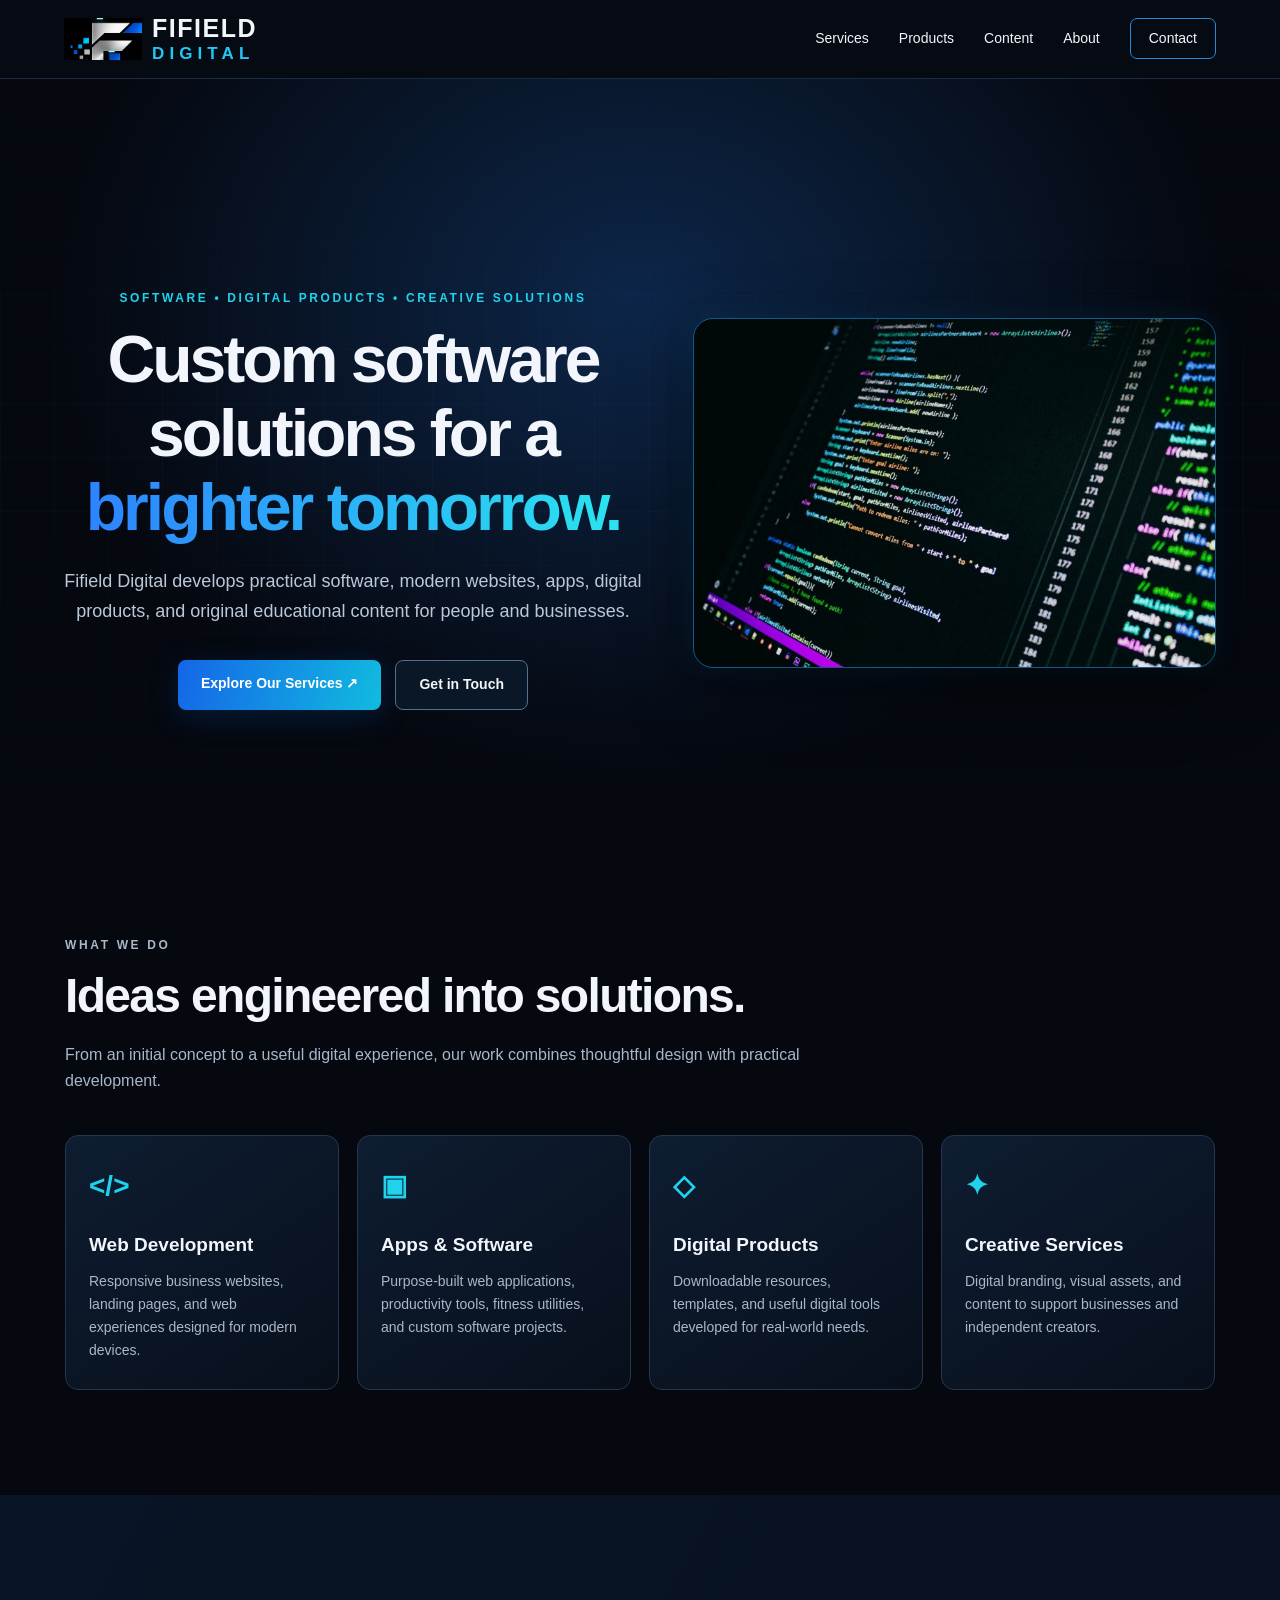
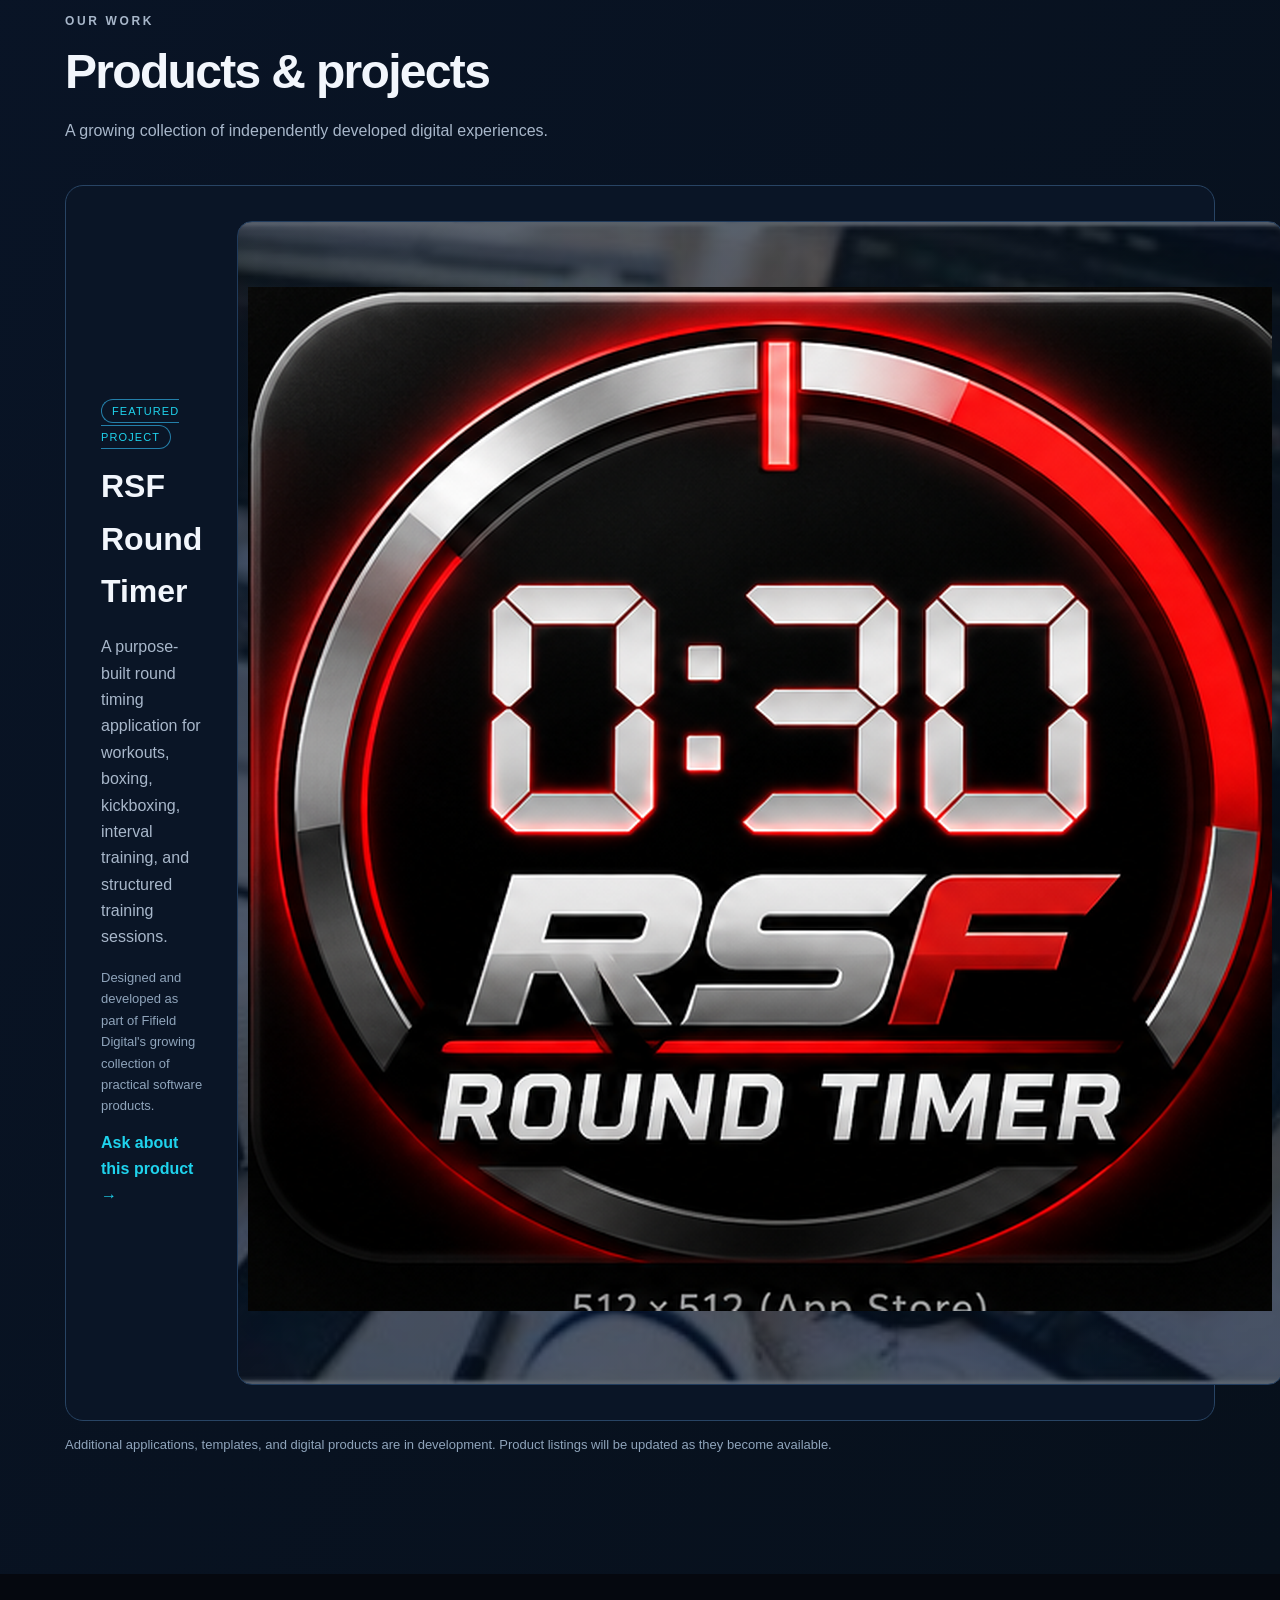
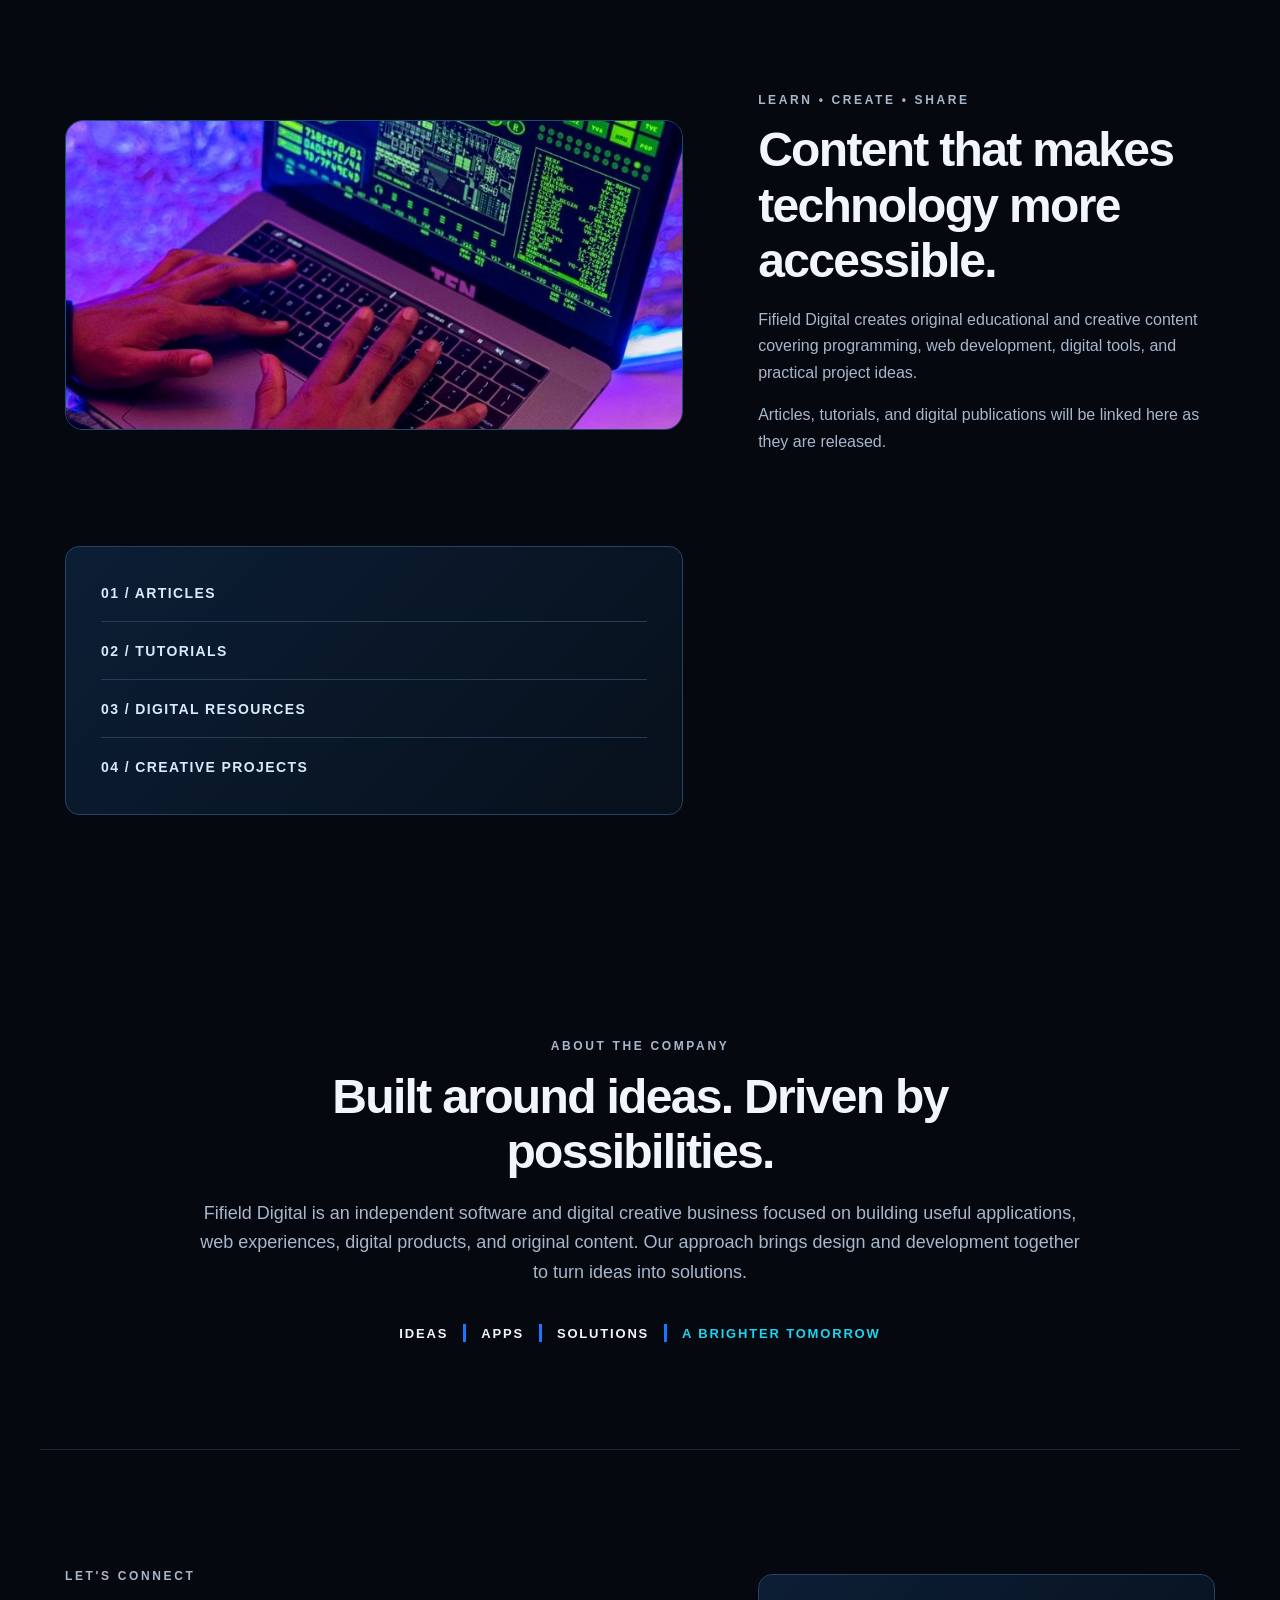
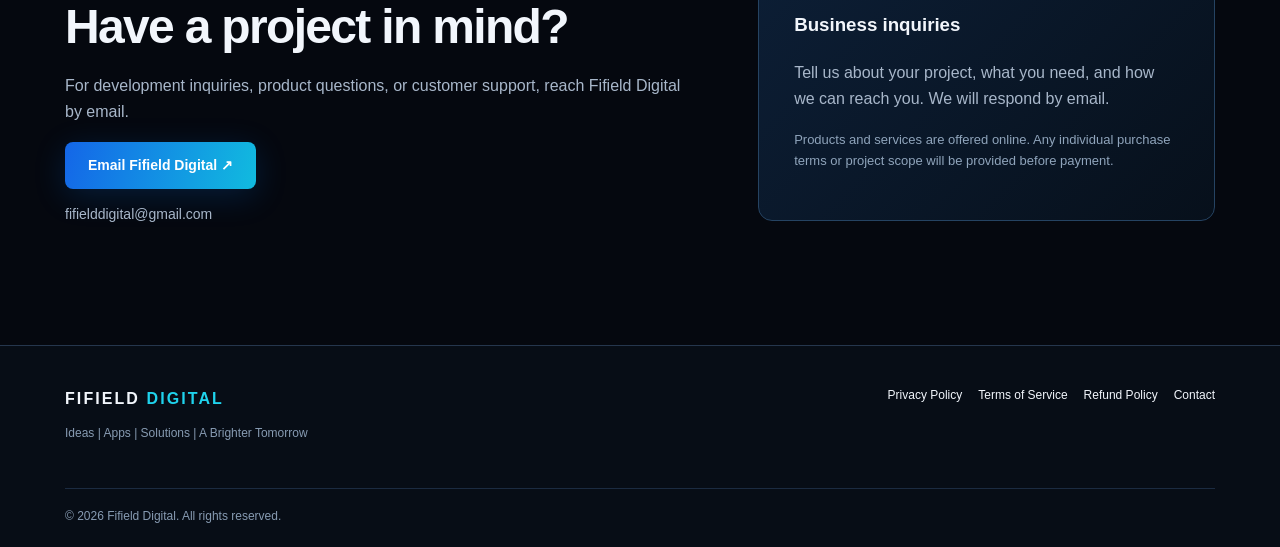
==== commit 23b77278: "Rename index-5.html to index.html" ====
--- a/index.html
+++ b/index.html
@@ -1 +1,177 @@
-<!doctype html><html lang="en"><head><meta charset="utf-8"><meta name="viewport" content="width=device-width, initial-scale=1"><meta name="theme-color" content="#05080f"><meta name="description" content="Fifield Digital creates websites, web applications, digital products, and educational content. Ideas. Apps. Solutions. A Brighter Tomorrow."><title>Fifield Digital | Ideas • Apps • Solutions</title><link rel="stylesheet" href="styles.css"></head><body><a class="skip" href="#main">Skip to content</a><header class="site-header"><a class="brand" href="#home" aria-label="Fifield Digital home"><span class="brand-symbol"><img src="assets/fd-symbol.png" alt=""/><svg class="light-trace" viewBox="0 0 820 445" aria-hidden="true"><path d="M350 7 H625 C850 7 850 438 625 438 H350 V284 H445 V353 H615 C720 353 720 91 615 91 H450 Z"/></svg></span><span class="brand-name"><strong>FIFIELD</strong><em>DIGITAL</em></span></a><button class="menu-toggle" aria-label="Toggle navigation" aria-expanded="false">☰</button><nav id="nav" aria-label="Main navigation"><a href="#services">Services</a><a href="#products">Products</a><a href="#content">Content</a><a href="#about">About</a><a class="nav-contact" href="#contact">Contact</a></nav></header><main id="main"><section id="home" class="hero"><div class="glow"></div><div class="hero-inner"><div class="hero-copy"><p class="eyebrow">SOFTWARE • DIGITAL PRODUCTS • CREATIVE SOLUTIONS</p><h1>Custom software solutions for a <span>brighter tomorrow.</span></h1><p class="lead">Fifield Digital develops practical software, modern websites, apps, digital products, and original educational content for people and businesses.</p><div class="actions"><a class="button primary" href="#services">Explore Our Services <span aria-hidden="true">↗</span></a><a class="button secondary" href="#contact">Get in Touch</a></div></div><div class="hero-media" role="img" aria-label="Programming code on a computer screen"></div></div></section><section id="services" class="section"><div class="section-heading"><p class="eyebrow">WHAT WE DO</p><h2>Ideas engineered into solutions.</h2><p>From an initial concept to a useful digital experience, our work combines thoughtful design with practical development.</p></div><div class="cards"><article class="card"><span class="card-icon">&lt;/&gt;</span><h3>Web Development</h3><p>Responsive business websites, landing pages, and web experiences designed for modern devices.</p></article><article class="card"><span class="card-icon">▣</span><h3>Apps & Software</h3><p>Purpose-built web applications, productivity tools, fitness utilities, and custom software projects.</p></article><article class="card"><span class="card-icon">◇</span><h3>Digital Products</h3><p>Downloadable resources, templates, and useful digital tools developed for real-world needs.</p></article><article class="card"><span class="card-icon">✦</span><h3>Creative Services</h3><p>Digital branding, visual assets, and content to support businesses and independent creators.</p></article></div></section><section id="products" class="section products"><div class="section-heading"><p class="eyebrow">OUR WORK</p><h2>Products & projects</h2><p>A growing collection of independently developed digital experiences.</p></div><div class="feature"><div><span class="pill">FEATURED PROJECT</span><h3>RSF Round Timer</h3><p>A round-timing web application created for structured workouts and training sessions.</p><p class="muted">Product availability, pricing, and purchase information will be published through its official product page.</p><a class="text-link" href="#contact">Ask about this product →</a></div><div class="feature-visual" aria-hidden="true"><div class="timer">03:00</div><div class="timer-label">ROUND TIMER</div></div></div><p class="product-note">Additional applications, templates, and digital products are in development. Product listings will be updated as they become available.</p></section><section id="content" class="section"><div class="split"><img class="section-photo" src="assets/creative.jpg" alt="Creative technology work on a laptop" loading="lazy"><div><p class="eyebrow">LEARN • CREATE • SHARE</p><h2>Content that makes technology more accessible.</h2><p>Fifield Digital creates original educational and creative content covering programming, web development, digital tools, and practical project ideas.</p><p>Articles, tutorials, and digital publications will be linked here as they are released.</p></div><div class="content-panel"><span>01 / ARTICLES</span><span>02 / TUTORIALS</span><span>03 / DIGITAL RESOURCES</span><span>04 / CREATIVE PROJECTS</span></div></div></section><section id="about" class="section about"><p class="eyebrow">ABOUT THE COMPANY</p><h2>Built around ideas. Driven by possibilities.</h2><p>Fifield Digital is an independent software and digital creative business focused on building useful applications, web experiences, digital products, and original content. Our approach brings design and development together to turn ideas into solutions.</p><div class="statement">IDEAS <i></i> APPS <i></i> SOLUTIONS <i></i> <strong>A BRIGHTER TOMORROW</strong></div></section><section id="contact" class="section contact"><div><p class="eyebrow">LET'S CONNECT</p><h2>Have a project in mind?</h2><p>For development inquiries, product questions, or customer support, reach Fifield Digital by email.</p><a class="button primary" href="mailto:fifielddigital@gmail.com?subject=Fifield%20Digital%20Inquiry">Email Fifield Digital ↗</a><p class="email">fifielddigital@gmail.com</p></div><div class="contact-panel"><h3>Business inquiries</h3><p>Tell us about your project, what you need, and how we can reach you. We will respond by email.</p><p class="muted">Products and services are offered online. Any individual purchase terms or project scope will be provided before payment.</p></div></section></main><footer><div class="footer-top"><div><strong>FIFIELD <span>DIGITAL</span></strong><p>Ideas | Apps | Solutions | A Brighter Tomorrow</p></div><div class="footer-links"><a href="privacy.html">Privacy Policy</a><a href="terms.html">Terms of Service</a><a href="refunds.html">Refund Policy</a><a href="mailto:fifielddigital@gmail.com">Contact</a></div></div><div class="copyright">© <span id="year">2026</span> Fifield Digital. All rights reserved.</div></footer><script src="script.js"></script></body></html>
+<!doctype html>
+<html lang="en">
+<head>
+<meta charset="utf-8">
+<meta name="viewport" content="width=device-width, initial-scale=1">
+<meta name="theme-color" content="#05080f">
+<meta name="description" content="Fifield Digital creates websites, web applications, digital products, and educational content. Ideas. Apps. Solutions. A Brighter Tomorrow.">
+<title>Fifield Digital | Ideas • Apps • Solutions</title>
+<link rel="stylesheet" href="styles.css">
+</head>
+<body>
+<a class="skip" href="#main">Skip to content</a>
+
+<header class="site-header">
+<a class="brand" href="#home" aria-label="Fifield Digital home">
+<span class="brand-symbol">
+<img src="assets/fd-symbol.png" alt=""/>
+<svg class="light-trace" viewBox="0 0 820 445" aria-hidden="true">
+<path d="M350 7 H625 C850 7 850 438 625 438 H350 V284 H445 V353 H615 C720 353 720 91 615 91 H450 Z"/>
+</svg>
+</span>
+<span class="brand-name"><strong>FIFIELD</strong><em>DIGITAL</em></span>
+</a>
+
+<button class="menu-toggle" aria-label="Toggle navigation" aria-expanded="false">☰</button>
+
+<nav id="nav" aria-label="Main navigation">
+<a href="#services">Services</a>
+<a href="#products">Products</a>
+<a href="#content">Content</a>
+<a href="#about">About</a>
+<a class="nav-contact" href="#contact">Contact</a>
+</nav>
+</header>
+
+<main id="main">
+
+<section id="home" class="hero">
+<div class="glow"></div>
+<div class="hero-inner">
+<div class="hero-copy">
+<p class="eyebrow">SOFTWARE • DIGITAL PRODUCTS • CREATIVE SOLUTIONS</p>
+<h1>Custom software solutions for a <span>brighter tomorrow.</span></h1>
+<p class="lead">Fifield Digital develops practical software, modern websites, apps, digital products, and original educational content for people and businesses.</p>
+<div class="actions">
+<a class="button primary" href="#services">Explore Our Services <span aria-hidden="true">↗</span></a>
+<a class="button secondary" href="#contact">Get in Touch</a>
+</div>
+</div>
+<div class="hero-media" role="img" aria-label="Programming code on a computer screen"></div>
+</div>
+</section>
+
+<section id="services" class="section">
+<div class="section-heading">
+<p class="eyebrow">WHAT WE DO</p>
+<h2>Ideas engineered into solutions.</h2>
+<p>From an initial concept to a useful digital experience, our work combines thoughtful design with practical development.</p>
+</div>
+
+<div class="cards">
+<article class="card">
+<span class="card-icon">&lt;/&gt;</span>
+<h3>Web Development</h3>
+<p>Responsive business websites, landing pages, and web experiences designed for modern devices.</p>
+</article>
+
+<article class="card">
+<span class="card-icon">▣</span>
+<h3>Apps & Software</h3>
+<p>Purpose-built web applications, productivity tools, fitness utilities, and custom software projects.</p>
+</article>
+
+<article class="card">
+<span class="card-icon">◇</span>
+<h3>Digital Products</h3>
+<p>Downloadable resources, templates, and useful digital tools developed for real-world needs.</p>
+</article>
+
+<article class="card">
+<span class="card-icon">✦</span>
+<h3>Creative Services</h3>
+<p>Digital branding, visual assets, and content to support businesses and independent creators.</p>
+</article>
+</div>
+</section>
+
+<section id="products" class="section products">
+<div class="section-heading">
+<p class="eyebrow">OUR WORK</p>
+<h2>Products & projects</h2>
+<p>A growing collection of independently developed digital experiences.</p>
+</div>
+
+<div class="feature">
+<div>
+<span class="pill">FEATURED PROJECT</span>
+<h3>RSF Round Timer</h3>
+<p>A purpose-built round timing application for workouts, boxing, kickboxing, interval training, and structured training sessions.</p>
+<p class="muted">Designed and developed as part of Fifield Digital's growing collection of practical software products.</p>
+<a class="text-link" href="#contact">Ask about this product →</a>
+</div>
+
+<div class="feature-visual rsf-product-visual">
+<img src="assets/rsf-round-timer-icon.png" alt="RSF Round Timer application icon" loading="lazy">
+</div>
+</div>
+
+<p class="product-note">Additional applications, templates, and digital products are in development. Product listings will be updated as they become available.</p>
+</section>
+
+<section id="content" class="section">
+<div class="split">
+<img class="section-photo" src="assets/creative.jpg" alt="Creative technology work on a laptop" loading="lazy">
+
+<div>
+<p class="eyebrow">LEARN • CREATE • SHARE</p>
+<h2>Content that makes technology more accessible.</h2>
+<p>Fifield Digital creates original educational and creative content covering programming, web development, digital tools, and practical project ideas.</p>
+<p>Articles, tutorials, and digital publications will be linked here as they are released.</p>
+</div>
+
+<div class="content-panel">
+<span>01 / ARTICLES</span>
+<span>02 / TUTORIALS</span>
+<span>03 / DIGITAL RESOURCES</span>
+<span>04 / CREATIVE PROJECTS</span>
+</div>
+</div>
+</section>
+
+<section id="about" class="section about">
+<p class="eyebrow">ABOUT THE COMPANY</p>
+<h2>Built around ideas. Driven by possibilities.</h2>
+<p>Fifield Digital is an independent software and digital creative business focused on building useful applications, web experiences, digital products, and original content. Our approach brings design and development together to turn ideas into solutions.</p>
+<div class="statement">IDEAS <i></i> APPS <i></i> SOLUTIONS <i></i> <strong>A BRIGHTER TOMORROW</strong></div>
+</section>
+
+<section id="contact" class="section contact">
+<div>
+<p class="eyebrow">LET'S CONNECT</p>
+<h2>Have a project in mind?</h2>
+<p>For development inquiries, product questions, or customer support, reach Fifield Digital by email.</p>
+<a class="button primary" href="mailto:fifielddigital@gmail.com?subject=Fifield%20Digital%20Inquiry">Email Fifield Digital ↗</a>
+<p class="email">fifielddigital@gmail.com</p>
+</div>
+
+<div class="contact-panel">
+<h3>Business inquiries</h3>
+<p>Tell us about your project, what you need, and how we can reach you. We will respond by email.</p>
+<p class="muted">Products and services are offered online. Any individual purchase terms or project scope will be provided before payment.</p>
+</div>
+</section>
+
+</main>
+
+<footer>
+<div class="footer-top">
+<div>
+<strong>FIFIELD <span>DIGITAL</span></strong>
+<p>Ideas | Apps | Solutions | A Brighter Tomorrow</p>
+</div>
+
+<div class="footer-links">
+<a href="privacy.html">Privacy Policy</a>
+<a href="terms.html">Terms of Service</a>
+<a href="refunds.html">Refund Policy</a>
+<a href="mailto:fifielddigital@gmail.com">Contact</a>
+</div>
+</div>
+
+<div class="copyright">© <span id="year">2026</span> Fifield Digital. All rights reserved.</div>
+</footer>
+
+<script src="script.js"></script>
+</body>
+</html>
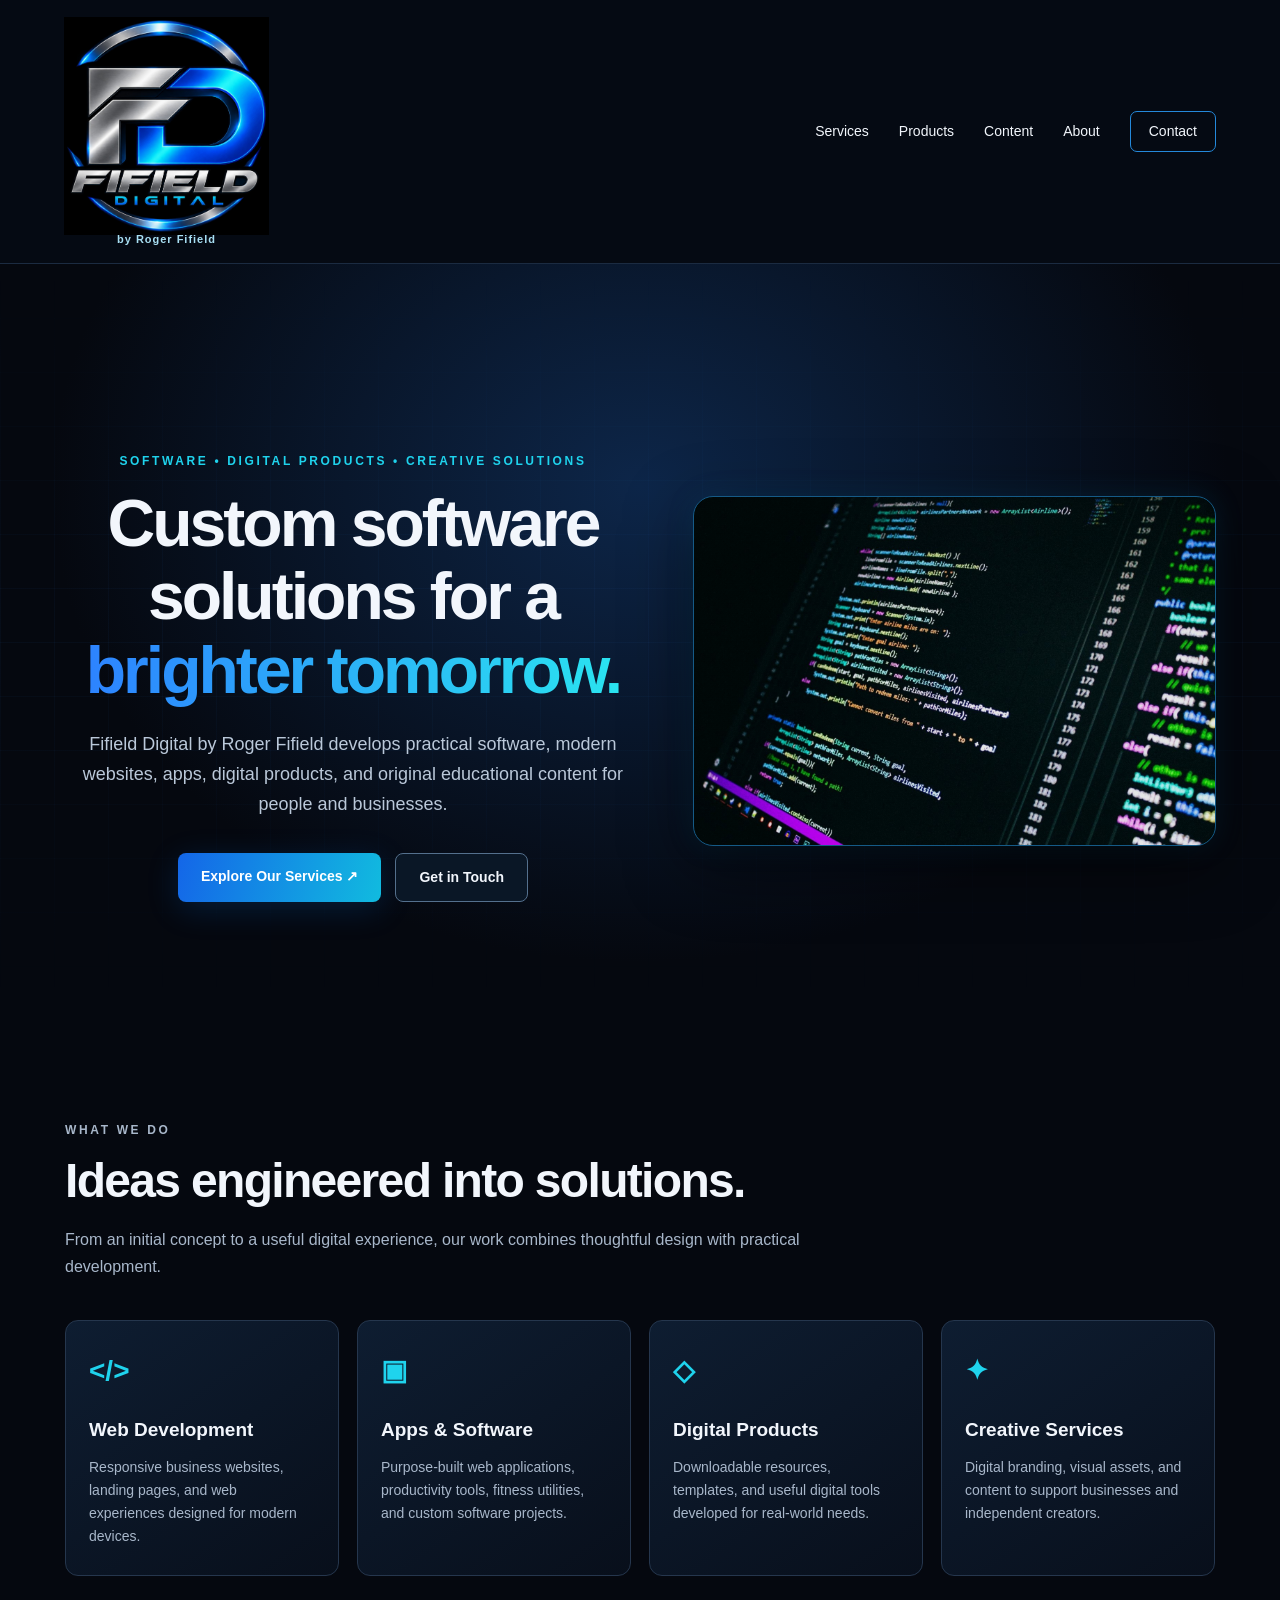
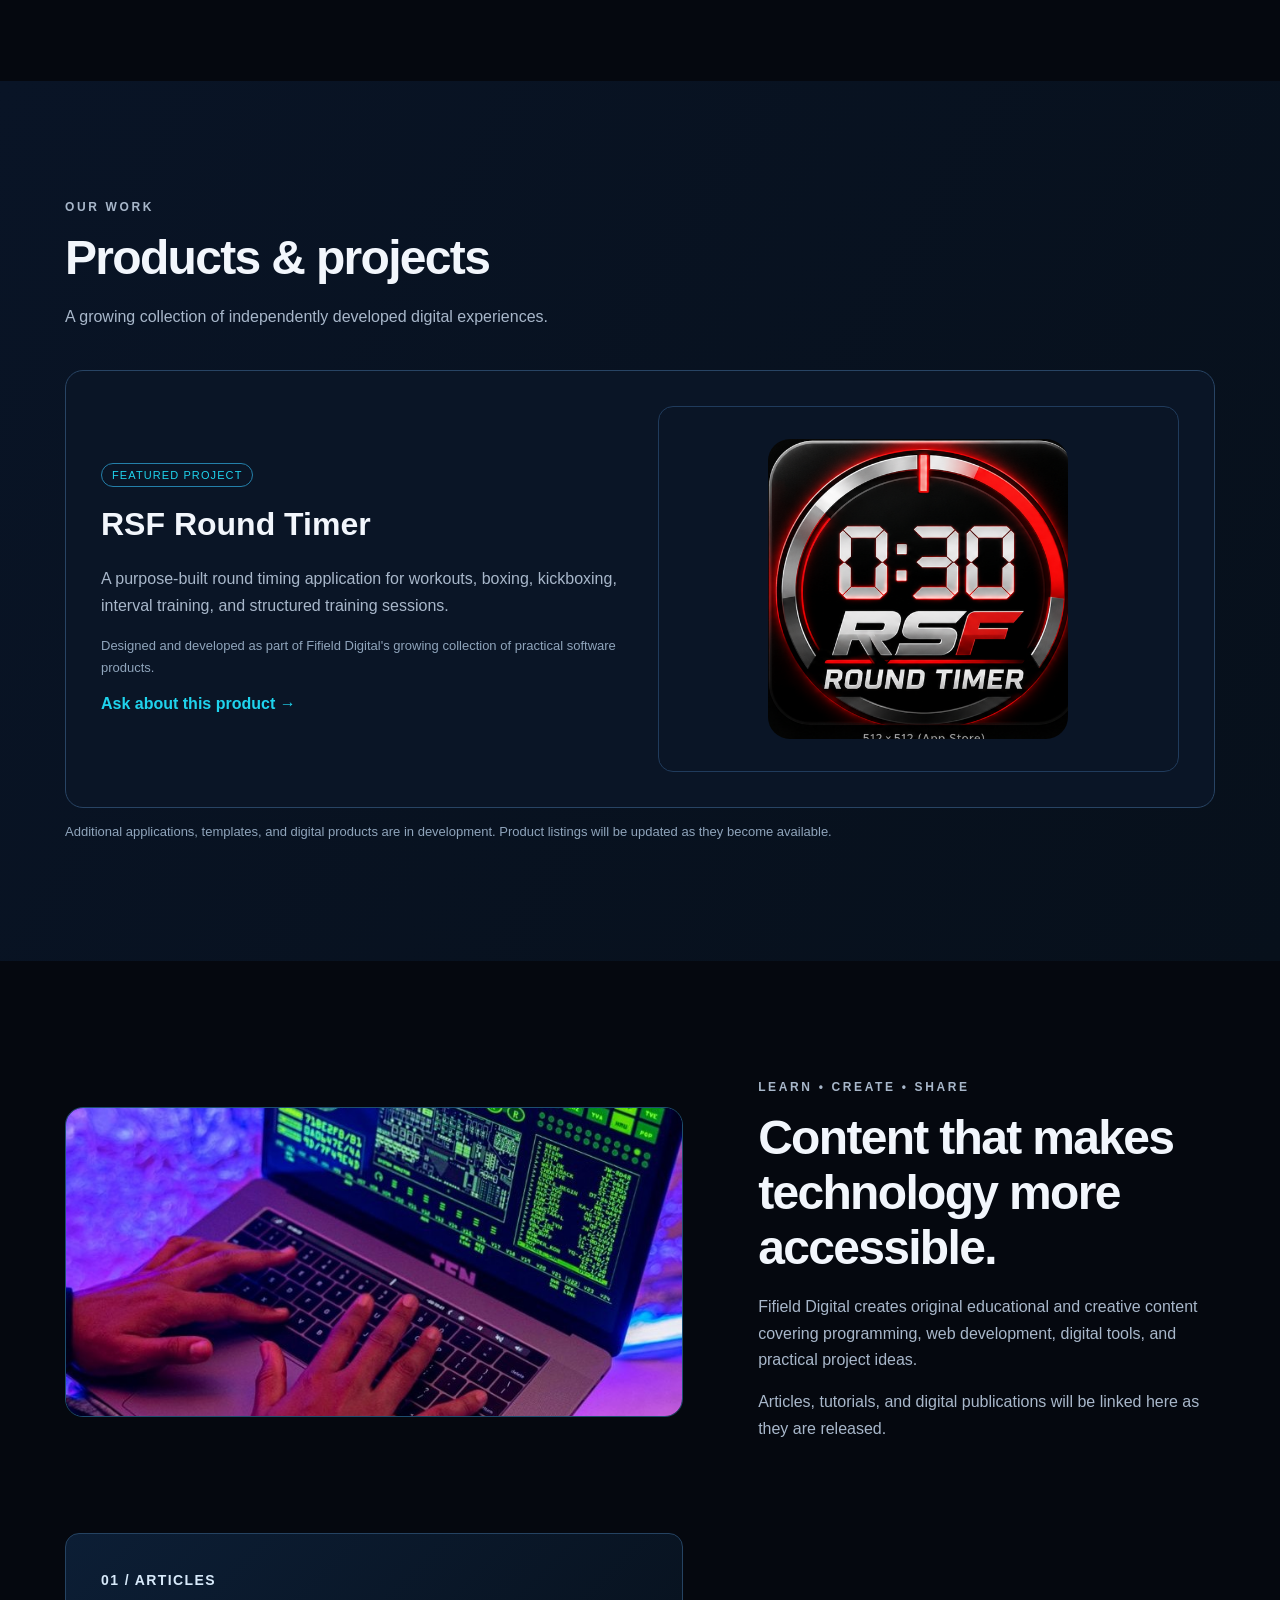
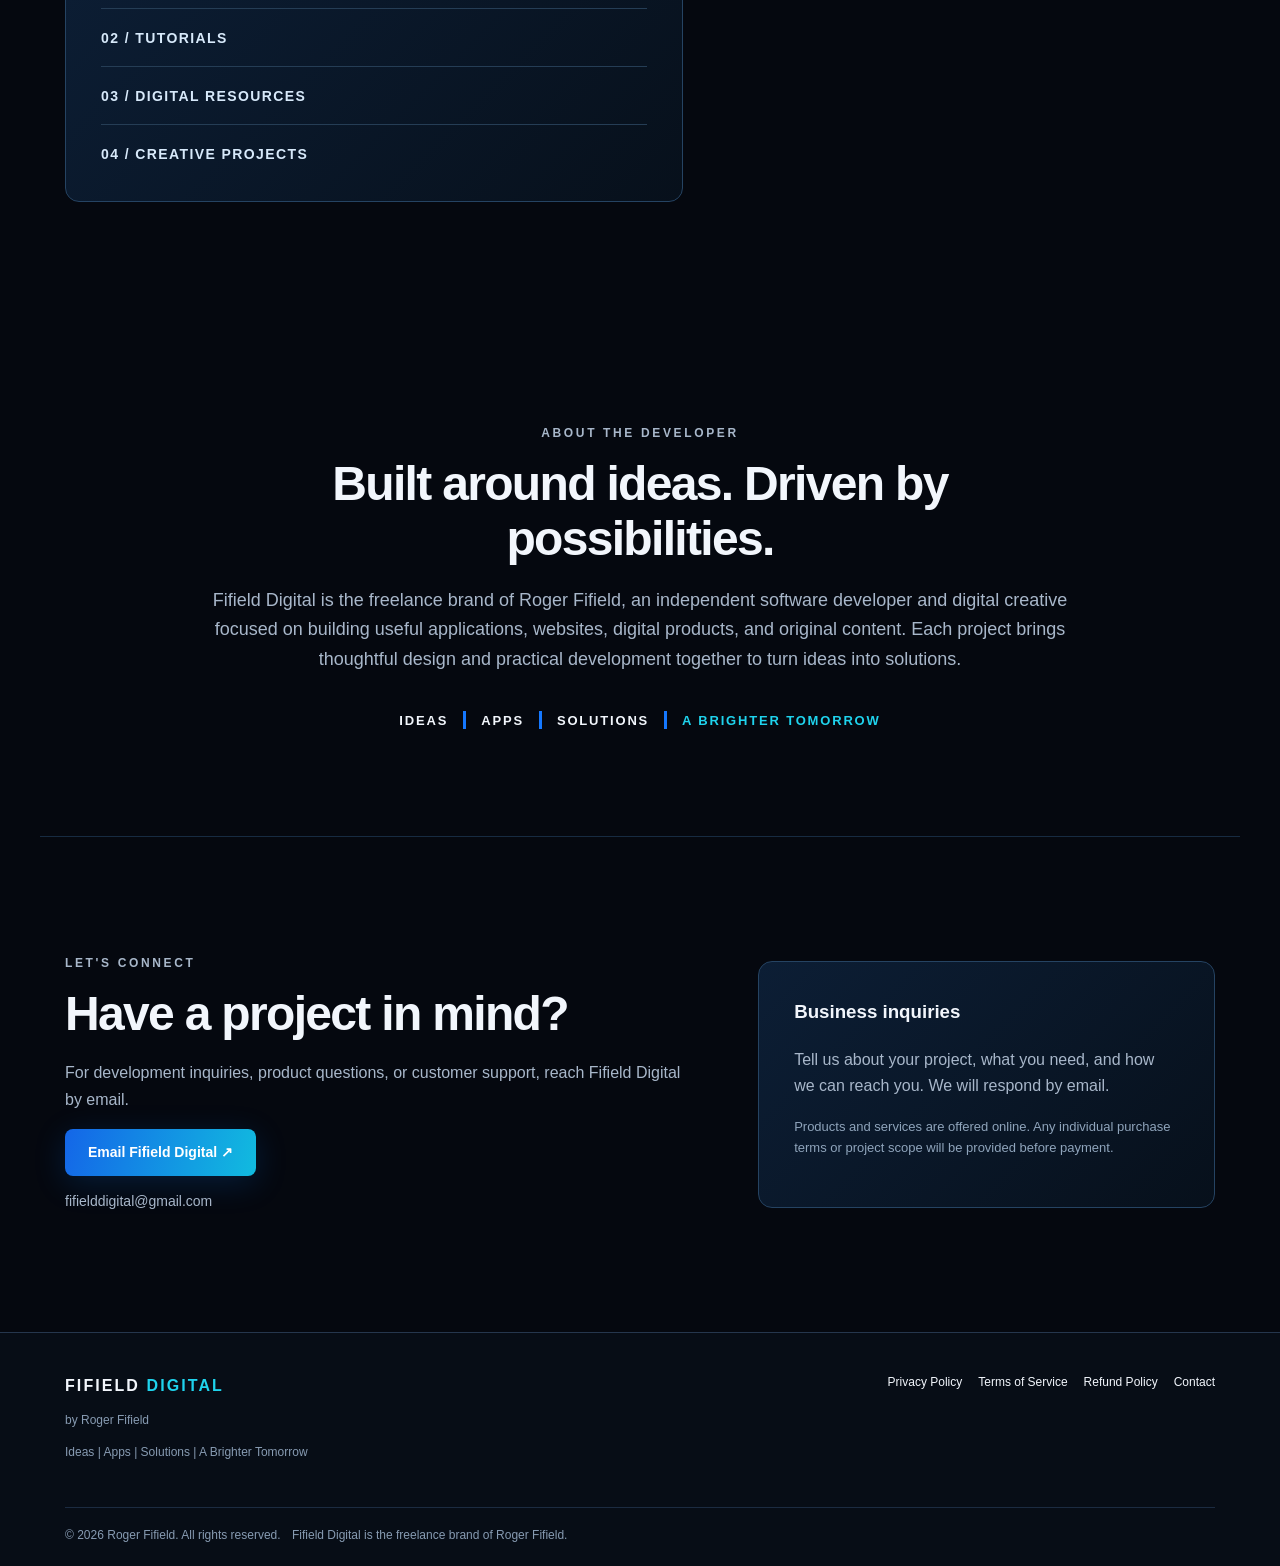
==== commit 440d6359: "Add files via upload" ====
--- a/index.html
+++ b/index.html
@@ -12,15 +12,7 @@
 <a class="skip" href="#main">Skip to content</a>
 
 <header class="site-header">
-<a class="brand" href="#home" aria-label="Fifield Digital home">
-<span class="brand-symbol">
-<img src="assets/fd-symbol.png" alt=""/>
-<svg class="light-trace" viewBox="0 0 820 445" aria-hidden="true">
-<path d="M350 7 H625 C850 7 850 438 625 438 H350 V284 H445 V353 H615 C720 353 720 91 615 91 H450 Z"/>
-</svg>
-</span>
-<span class="brand-name"><strong>FIFIELD</strong><em>DIGITAL</em></span>
-</a>
+<a class="brand brand-final" href="#home" aria-label="Fifield Digital home"><span class="brand-identity"><img class="final-brand-logo" src="assets/fifield-digital-final-logo.png" alt="Fifield Digital" /><span class="brand-byline">by Roger Fifield</span></span></a>
 
 <button class="menu-toggle" aria-label="Toggle navigation" aria-expanded="false">☰</button>
 
@@ -41,7 +33,7 @@
 <div class="hero-copy">
 <p class="eyebrow">SOFTWARE • DIGITAL PRODUCTS • CREATIVE SOLUTIONS</p>
 <h1>Custom software solutions for a <span>brighter tomorrow.</span></h1>
-<p class="lead">Fifield Digital develops practical software, modern websites, apps, digital products, and original educational content for people and businesses.</p>
+<p class="lead">Fifield Digital by Roger Fifield develops practical software, modern websites, apps, digital products, and original educational content for people and businesses.</p>
 <div class="actions">
 <a class="button primary" href="#services">Explore Our Services <span aria-hidden="true">↗</span></a>
 <a class="button secondary" href="#contact">Get in Touch</a>
@@ -130,9 +122,9 @@
 </section>
 
 <section id="about" class="section about">
-<p class="eyebrow">ABOUT THE COMPANY</p>
+<p class="eyebrow">ABOUT THE DEVELOPER</p>
 <h2>Built around ideas. Driven by possibilities.</h2>
-<p>Fifield Digital is an independent software and digital creative business focused on building useful applications, web experiences, digital products, and original content. Our approach brings design and development together to turn ideas into solutions.</p>
+<p>Fifield Digital is the freelance brand of Roger Fifield, an independent software developer and digital creative focused on building useful applications, websites, digital products, and original content. Each project brings thoughtful design and practical development together to turn ideas into solutions.</p>
 <div class="statement">IDEAS <i></i> APPS <i></i> SOLUTIONS <i></i> <strong>A BRIGHTER TOMORROW</strong></div>
 </section>
 
@@ -158,6 +150,7 @@
 <div class="footer-top">
 <div>
 <strong>FIFIELD <span>DIGITAL</span></strong>
+<p>by Roger Fifield</p>
 <p>Ideas | Apps | Solutions | A Brighter Tomorrow</p>
 </div>
 
@@ -169,7 +162,7 @@
 </div>
 </div>
 
-<div class="copyright">© <span id="year">2026</span> Fifield Digital. All rights reserved.</div>
+<div class="copyright">© <span id="year">2026</span> Roger Fifield. All rights reserved. <span class="footer-disclosure">Fifield Digital is the freelance brand of Roger Fifield.</span></div>
 </footer>
 
 <script src="script.js"></script>
--- a/styles.css
+++ b/styles.css
@@ -1,4 +1,629 @@
-:root{color-scheme:dark;--bg:#05080f;--panel:#0b1424;--line:#25364d;--text:#f2f6fc;--muted:#a8b7ca;--blue:#1578ff;--cyan:#1fd3ed}*{box-sizing:border-box}html{scroll-behavior:smooth}body{margin:0;background:var(--bg);color:var(--text);font-family:Inter,Arial,Helvetica,sans-serif;line-height:1.65}a{color:inherit;text-decoration:none}a:focus-visible,button:focus-visible{outline:3px solid var(--cyan);outline-offset:4px}.skip{position:absolute;left:-9999px}.skip:focus{left:12px;top:12px;background:#fff;color:#000;padding:10px;z-index:100}.site-header{position:sticky;top:0;z-index:20;display:flex;justify-content:space-between;align-items:center;padding:17px max(5%,calc((100vw - 1200px)/2));background:#060b14ed;border-bottom:1px solid #1b2b41;backdrop-filter:blur(15px)}.brand{display:flex;gap:12px;align-items:center;font-size:17px;letter-spacing:.12em;font-weight:800}.brand b,.footer-top span{color:var(--cyan)}.brand-mark{display:grid;place-items:center;width:40px;height:40px;border-radius:10px;background:linear-gradient(135deg,#f4f7fc 5%,#798ba5 45%,#1475f8 46%,#20d5ef);color:#06101f;letter-spacing:-.1em;font-size:18px}.site-header nav{display:flex;align-items:center;gap:30px;font-size:14px}.site-header nav a:hover,.footer-links a:hover{color:var(--cyan)}.nav-contact{padding:8px 18px;border:1px solid #2489db;border-radius:7px}.menu-toggle{display:none;background:transparent;border:1px solid var(--line);color:white;padding:6px 12px;font-size:24px}.hero{position:relative;overflow:hidden;min-height:740px;display:grid;place-items:center;text-align:center;background:radial-gradient(ellipse at 50% 30%,#0d2649 0%,#05080f 65%)}.hero:after{content:"";position:absolute;inset:0;background-image:linear-gradient(#3d94ff0b 1px,transparent 1px),linear-gradient(90deg,#3d94ff0b 1px,transparent 1px);background-size:54px 54px;mask-image:linear-gradient(to bottom,transparent,#000,transparent);pointer-events:none}.hero-inner{position:relative;z-index:1;max-width:950px;padding:65px 24px}.hero-logo{width:min(530px,90%);height:auto;display:block;margin:0 auto 20px;mix-blend-mode:screen}.eyebrow{color:var(--cyan);letter-spacing:.22em;font-weight:800;font-size:12px}.hero h1{font-size:clamp(36px,5.4vw,66px);letter-spacing:-.045em;line-height:1.12;margin:15px auto 22px}.hero h1 span{background:linear-gradient(90deg,#2d83ff,#2ae4f0);background-clip:text;color:transparent}.lead{font-size:18px;color:#bac8d9;max-width:720px;margin:0 auto}.actions{display:flex;justify-content:center;flex-wrap:wrap;gap:14px;margin-top:34px}.button{display:inline-block;border-radius:8px;padding:12px 23px;font-size:14px;font-weight:750}.primary{background:linear-gradient(105deg,#1466e8,#11bbdf);color:white;box-shadow:0 7px 32px #086fe333}.secondary{border:1px solid #54708d;background:#0a1726}.button:hover{filter:brightness(1.14)}.section{max-width:1200px;margin:auto;padding:105px 25px;scroll-margin-top:80px}.section-heading{max-width:740px;margin-bottom:40px}.section h2{font-size:clamp(31px,4vw,48px);line-height:1.15;letter-spacing:-.035em;margin:12px 0 19px}.section p{color:var(--muted)}.cards{display:grid;grid-template-columns:repeat(4,1fr);gap:18px}.card{padding:27px 23px;background:linear-gradient(145deg,#0e1d31,#080f1b);border:1px solid var(--line);border-radius:13px;min-height:250px}.card-icon{color:var(--cyan);font-size:28px;font-weight:bold}.card h3{font-size:19px;margin:20px 0 10px}.card p{font-size:14px;margin:0}.products{max-width:none;background:linear-gradient(120deg,#091426,#07101b);padding-left:max(25px,calc((100vw - 1150px)/2));padding-right:max(25px,calc((100vw - 1150px)/2))}.feature{display:grid;grid-template-columns:1fr 1fr;gap:35px;align-items:center;padding:35px;border:1px solid #284464;border-radius:18px;background:#0a1526}.feature h3{font-size:32px;margin:10px 0}.pill{border:1px solid #247fa9;color:var(--cyan);padding:5px 10px;border-radius:20px;font-size:11px;letter-spacing:.1em}.muted,.product-note{font-size:13px!important;color:#8fa4bb!important}.text-link{color:var(--cyan);font-weight:700}.feature-visual{background:radial-gradient(ellipse,#173d70,#030810 70%);border:1px solid #203b5c;border-radius:15px;text-align:center;padding:65px 10px}.timer{font-size:clamp(40px,6vw,78px);font-weight:850;letter-spacing:.04em;color:#e9f8ff;text-shadow:0 0 25px #1195ff}.timer-label{font-size:12px;letter-spacing:.3em;color:var(--cyan)}.split,.contact{display:grid;grid-template-columns:1.15fr .85fr;gap:75px;align-items:center}.content-panel,.contact-panel{border:1px solid #254362;background:linear-gradient(135deg,#0c1e35,#07101b);border-radius:14px;padding:35px}.content-panel{display:grid;gap:18px;color:#d7e9fa;letter-spacing:.1em;font-weight:750;font-size:14px}.content-panel span:not(:last-child){border-bottom:1px solid #253d55;padding-bottom:16px}.about{text-align:center;max-width:930px}.about>p:not(.eyebrow){font-size:18px}.statement{margin-top:35px;display:flex;flex-wrap:wrap;gap:15px;justify-content:center;align-items:center;font-size:13px;letter-spacing:.14em;font-weight:750}.statement i{width:3px;height:18px;background:var(--blue)}.statement strong{color:var(--cyan)}.contact{border-top:1px solid #172b41}.contact-panel h3{margin-top:0}.email{font-size:14px}footer{border-top:1px solid var(--line);padding:40px max(5%,calc((100vw - 1150px)/2)) 20px;background:#070d16}.footer-top{display:flex;justify-content:space-between;gap:20px}.footer-top strong{letter-spacing:.13em}.footer-top p,.copyright{font-size:12px;color:#879bb2}.footer-links{display:flex;flex-wrap:wrap;gap:16px;font-size:12px}.copyright{border-top:1px solid #1b2b41;padding-top:18px;margin-top:32px}.legal{max-width:850px;margin:auto;padding:70px 24px 110px;min-height:65vh}.legal h1{font-size:clamp(32px,5vw,50px)}.legal h2{margin-top:34px;font-size:22px}.legal p,.legal li{color:var(--muted)}.legal a{color:var(--cyan);text-decoration:underline}@media(max-width:850px){.cards{grid-template-columns:repeat(2,1fr)}.split,.contact{gap:25px}.site-header nav{gap:13px}}@media(max-width:650px){.site-header{padding:12px 18px}.brand{font-size:13px}.menu-toggle{display:block}.site-header nav{display:none;position:absolute;top:65px;left:0;right:0;background:#081322;padding:20px;flex-direction:column;align-items:stretch}.site-header nav.open{display:flex}.hero{min-height:650px}.hero-inner{padding:35px 20px}.hero-logo{width:100%}.lead{font-size:16px}.section{padding:70px 20px}.cards,.feature,.split,.contact{grid-template-columns:1fr}.feature{padding:20px}.feature-visual{padding:40px 10px}.footer-top{flex-direction:column}.statement{font-size:11px}}
+:root {
+  color-scheme:dark;
+  --bg:#05080f;
+  --panel:#0b1424;
+  --line:#25364d;
+  --text:#f2f6fc;
+  --muted:#a8b7ca;
+  --blue:#1578ff;
+  --cyan:#1fd3ed}
+
+* {
+  box-sizing:border-box}
+
+html {
+  scroll-behavior:smooth}
+
+body {
+  margin:0;
+  background:var(--bg);
+  color:var(--text);
+  font-family:Inter,Arial,Helvetica,sans-serif;
+  line-height:1.65}
+
+a {
+  color:inherit;
+  text-decoration:none}
+
+a:focus-visible,button:focus-visible {
+  outline:3px solid var(--cyan);
+  outline-offset:4px}
+
+.skip {
+  position:absolute;
+  left:-9999px}
+
+.skip:focus {
+  left:12px;
+  top:12px;
+  background:#fff;
+  color:#000;
+  padding:10px;
+  z-index:100}
+
+.site-header {
+  position:sticky;
+  top:0;
+  z-index:20;
+  display:flex;
+  justify-content:space-between;
+  align-items:center;
+  padding:17px max(5%,calc((100vw - 1200px)/2));
+  background:#060b14ed;
+  border-bottom:1px solid #1b2b41;
+  backdrop-filter:blur(15px)}
+
+.brand {
+  display:flex;
+  gap:12px;
+  align-items:center;
+  font-size:17px;
+  letter-spacing:.12em;
+  font-weight:800}
+
+.brand b,.footer-top span {
+  color:var(--cyan)}
+
+.brand-mark {
+  display:grid;
+  place-items:center;
+  width:40px;
+  height:40px;
+  border-radius:10px;
+  background:linear-gradient(135deg,#f4f7fc 5%,#798ba5 45%,#1475f8 46%,#20d5ef);
+  color:#06101f;
+  letter-spacing:-.1em;
+  font-size:18px}
+
+.site-header nav {
+  display:flex;
+  align-items:center;
+  gap:30px;
+  font-size:14px}
+
+.site-header nav a:hover,.footer-links a:hover {
+  color:var(--cyan)}
+
+.nav-contact {
+  padding:8px 18px;
+  border:1px solid #2489db;
+  border-radius:7px}
+
+.menu-toggle {
+  display:none;
+  background:transparent;
+  border:1px solid var(--line);
+  color:white;
+  padding:6px 12px;
+  font-size:24px}
+
+.hero {
+  position:relative;
+  overflow:hidden;
+  min-height:740px;
+  display:grid;
+  place-items:center;
+  text-align:center;
+  background:radial-gradient(ellipse at 50% 30%,#0d2649 0%,#05080f 65%)}
+
+.hero:after {
+  content:"";
+  position:absolute;
+  inset:0;
+  background-image:linear-gradient(#3d94ff0b 1px,transparent 1px),linear-gradient(90deg,#3d94ff0b 1px,transparent 1px);
+  background-size:54px 54px;
+  mask-image:linear-gradient(to bottom,transparent,#000,transparent);
+  pointer-events:none}
+
+.hero-inner {
+  position:relative;
+  z-index:1;
+  max-width:950px;
+  padding:65px 24px}
+
+.hero-logo {
+  width:min(530px,90%);
+  height:auto;
+  display:block;
+  margin:0 auto 20px;
+  mix-blend-mode:screen}
+
+.eyebrow {
+  color:var(--cyan);
+  letter-spacing:.22em;
+  font-weight:800;
+  font-size:12px}
+
+.hero h1 {
+  font-size:clamp(36px,5.4vw,66px);
+  letter-spacing:-.045em;
+  line-height:1.12;
+  margin:15px auto 22px}
+
+.hero h1 span {
+  background:linear-gradient(90deg,#2d83ff,#2ae4f0);
+  background-clip:text;
+  color:transparent}
+
+.lead {
+  font-size:18px;
+  color:#bac8d9;
+  max-width:720px;
+  margin:0 auto}
+
+.actions {
+  display:flex;
+  justify-content:center;
+  flex-wrap:wrap;
+  gap:14px;
+  margin-top:34px}
+
+.button {
+  display:inline-block;
+  border-radius:8px;
+  padding:12px 23px;
+  font-size:14px;
+  font-weight:750}
+
+.primary {
+  background:linear-gradient(105deg,#1466e8,#11bbdf);
+  color:white;
+  box-shadow:0 7px 32px #086fe333}
+
+.secondary {
+  border:1px solid #54708d;
+  background:#0a1726}
+
+.button:hover {
+  filter:brightness(1.14)}
+
+.section {
+  max-width:1200px;
+  margin:auto;
+  padding:105px 25px;
+  scroll-margin-top:80px}
+
+.section-heading {
+  max-width:740px;
+  margin-bottom:40px}
+
+.section h2 {
+  font-size:clamp(31px,4vw,48px);
+  line-height:1.15;
+  letter-spacing:-.035em;
+  margin:12px 0 19px}
+
+.section p {
+  color:var(--muted)}
+
+.cards {
+  display:grid;
+  grid-template-columns:repeat(4,1fr);
+  gap:18px}
+
+.card {
+  padding:27px 23px;
+  background:linear-gradient(145deg,#0e1d31,#080f1b);
+  border:1px solid var(--line);
+  border-radius:13px;
+  min-height:250px}
+
+.card-icon {
+  color:var(--cyan);
+  font-size:28px;
+  font-weight:bold}
+
+.card h3 {
+  font-size:19px;
+  margin:20px 0 10px}
+
+.card p {
+  font-size:14px;
+  margin:0}
+
+.products {
+  max-width:none;
+  background:linear-gradient(120deg,#091426,#07101b);
+  padding-left:max(25px,calc((100vw - 1150px)/2));
+  padding-right:max(25px,calc((100vw - 1150px)/2))}
+
+.feature {
+  display:grid;
+  grid-template-columns:1fr 1fr;
+  gap:35px;
+  align-items:center;
+  padding:35px;
+  border:1px solid #284464;
+  border-radius:18px;
+  background:#0a1526}
+
+.feature h3 {
+  font-size:32px;
+  margin:10px 0}
+
+.pill {
+  border:1px solid #247fa9;
+  color:var(--cyan);
+  padding:5px 10px;
+  border-radius:20px;
+  font-size:11px;
+  letter-spacing:.1em}
+
+.muted,.product-note {
+  font-size:13px!important;
+  color:#8fa4bb!important}
+
+.text-link {
+  color:var(--cyan);
+  font-weight:700}
+
+.feature-visual {
+  background:radial-gradient(ellipse,#173d70,#030810 70%);
+  border:1px solid #203b5c;
+  border-radius:15px;
+  text-align:center;
+  padding:65px 10px}
+
+.timer {
+  font-size:clamp(40px,6vw,78px);
+  font-weight:850;
+  letter-spacing:.04em;
+  color:#e9f8ff;
+  text-shadow:0 0 25px #1195ff}
+
+.timer-label {
+  font-size:12px;
+  letter-spacing:.3em;
+  color:var(--cyan)}
+
+.split,.contact {
+  display:grid;
+  grid-template-columns:1.15fr .85fr;
+  gap:75px;
+  align-items:center}
+
+.content-panel,.contact-panel {
+  border:1px solid #254362;
+  background:linear-gradient(135deg,#0c1e35,#07101b);
+  border-radius:14px;
+  padding:35px}
+
+.content-panel {
+  display:grid;
+  gap:18px;
+  color:#d7e9fa;
+  letter-spacing:.1em;
+  font-weight:750;
+  font-size:14px}
+
+.content-panel span:not(:last-child) {
+  border-bottom:1px solid #253d55;
+  padding-bottom:16px}
+
+.about {
+  text-align:center;
+  max-width:930px}
+
+.about>p:not(.eyebrow) {
+  font-size:18px}
+
+.statement {
+  margin-top:35px;
+  display:flex;
+  flex-wrap:wrap;
+  gap:15px;
+  justify-content:center;
+  align-items:center;
+  font-size:13px;
+  letter-spacing:.14em;
+  font-weight:750}
+
+.statement i {
+  width:3px;
+  height:18px;
+  background:var(--blue)}
+
+.statement strong {
+  color:var(--cyan)}
+
+.contact {
+  border-top:1px solid #172b41}
+
+.contact-panel h3 {
+  margin-top:0}
+
+.email {
+  font-size:14px}
+
+footer {
+  border-top:1px solid var(--line);
+  padding:40px max(5%,calc((100vw - 1150px)/2)) 20px;
+  background:#070d16}
+
+.footer-top {
+  display:flex;
+  justify-content:space-between;
+  gap:20px}
+
+.footer-top strong {
+  letter-spacing:.13em}
+
+.footer-top p,.copyright {
+  font-size:12px;
+  color:#879bb2}
+
+.footer-links {
+  display:flex;
+  flex-wrap:wrap;
+  gap:16px;
+  font-size:12px}
+
+.copyright {
+  border-top:1px solid #1b2b41;
+  padding-top:18px;
+  margin-top:32px}
+
+.legal {
+  max-width:850px;
+  margin:auto;
+  padding:70px 24px 110px;
+  min-height:65vh}
+
+.legal h1 {
+  font-size:clamp(32px,5vw,50px)}
+
+.legal h2 {
+  margin-top:34px;
+  font-size:22px}
+
+.legal p,.legal li {
+  color:var(--muted)}
+
+.legal a {
+  color:var(--cyan);
+  text-decoration:underline}
+
+@media(max-width:850px) {
+  .cards {
+    grid-template-columns:repeat(2,1fr)}
+
+  .split,.contact {
+    gap:25px}
+
+  .site-header nav {
+    gap:13px}
+
+}
+
+@media(max-width:650px) {
+  .site-header {
+    padding:12px 18px}
+
+  .brand {
+    font-size:13px}
+
+  .menu-toggle {
+    display:block}
+
+  .site-header nav {
+    display:none;
+    position:absolute;
+    top:65px;
+    left:0;
+    right:0;
+    background:#081322;
+    padding:20px;
+    flex-direction:column;
+    align-items:stretch}
+
+  .site-header nav.open {
+    display:flex}
+
+  .hero {
+    min-height:650px}
+
+  .hero-inner {
+    padding:35px 20px}
+
+  .hero-logo {
+    width:100%}
+
+  .lead {
+    font-size:16px}
+
+  .section {
+    padding:70px 20px}
+
+  .cards,.feature,.split,.contact {
+    grid-template-columns:1fr}
+
+  .feature {
+    padding:20px}
+
+  .feature-visual {
+    padding:40px 10px}
+
+  .footer-top {
+    flex-direction:column}
+
+  .statement {
+    font-size:11px}
+
+}
 
 /* V2 visual refinement */
-.brand{display:flex;align-items:center;gap:10px;text-decoration:none}.brand-symbol{position:relative;display:block;width:78px;flex:none;overflow:hidden}.brand-symbol img{display:block;width:100%;height:auto}.brand-name{display:flex;flex-direction:column;line-height:.9;letter-spacing:.09em}.brand-name strong{font-size:clamp(16px,2vw,25px);color:#f2f5fa}.brand-name em{font-size:clamp(12px,1.4vw,17px);font-style:normal;letter-spacing:.3em;color:#20c8f6;margin-top:6px}.light-trace{position:absolute;inset:0;width:100%;height:100%;overflow:visible;filter:drop-shadow(0 0 3px #4be6ff);pointer-events:none}.light-trace path{fill:none;stroke:#a5f8ff;stroke-width:13;stroke-linecap:round;stroke-dasharray:55 1450;animation:trace 5s linear infinite}@keyframes trace{to{stroke-dashoffset:-1505}}.hero-inner{display:grid;grid-template-columns:minmax(0,1.05fr) minmax(0,.95fr);align-items:center;gap:clamp(22px,4vw,64px);max-width:1200px;margin:auto}.hero-copy{position:relative;z-index:1}.hero-media{min-height:350px;border-radius:20px;background:linear-gradient(90deg,rgba(5,10,20,.08),rgba(5,10,20,.1)),url('assets/code.jpg') center/cover;border:1px solid #155a86;box-shadow:0 20px 65px #0008,0 0 28px #008bd026}.hero-logo{display:none}.section-photo{width:100%;height:310px;object-fit:cover;border-radius:18px;border:1px solid #1d4e70}.split{align-items:center}.feature-visual{background:linear-gradient(130deg,#081424ad,#071424a8),url('assets/business.jpg') center/cover}.cards .card{transition:transform .2s ease,border-color .2s ease}.cards .card:hover{transform:translateY(-3px);border-color:#16bde9}html{scroll-behavior:smooth}section{scroll-margin-top:85px}@media(max-width:780px){.hero-inner{grid-template-columns:1fr}.hero-media{min-height:210px}.brand-symbol{width:58px}.brand-name strong{font-size:17px}.brand-name em{font-size:12px}.section-photo{height:220px}}@media(prefers-reduced-motion:reduce){.light-trace path{animation:none;stroke-dasharray:none;opacity:.2}html{scroll-behavior:auto}.cards .card{transition:none}}
+.brand {
+  display:flex;
+  align-items:center;
+  gap:10px;
+  text-decoration:none}
+
+.brand-symbol {
+  position:relative;
+  display:block;
+  width:78px;
+  flex:none;
+  overflow:hidden}
+
+.brand-symbol img {
+  display:block;
+  width:100%;
+  height:auto}
+
+.brand-name {
+  display:flex;
+  flex-direction:column;
+  line-height:.9;
+  letter-spacing:.09em}
+
+.brand-name strong {
+  font-size:clamp(16px,2vw,25px);
+  color:#f2f5fa}
+
+.brand-name em {
+  font-size:clamp(12px,1.4vw,17px);
+  font-style:normal;
+  letter-spacing:.3em;
+  color:#20c8f6;
+  margin-top:6px}
+
+.light-trace {
+  position:absolute;
+  inset:0;
+  width:100%;
+  height:100%;
+  overflow:visible;
+  filter:drop-shadow(0 0 3px #4be6ff);
+  pointer-events:none}
+
+.light-trace path {
+  fill:none;
+  stroke:#a5f8ff;
+  stroke-width:13;
+  stroke-linecap:round;
+  stroke-dasharray:55 1450;
+  animation:trace 5s linear infinite}
+
+@keyframes trace {
+  to {
+    stroke-dashoffset:-1505}
+
+}
+
+.hero-inner {
+  display:grid;
+  grid-template-columns:minmax(0,1.05fr) minmax(0,.95fr);
+  align-items:center;
+  gap:clamp(22px,4vw,64px);
+  max-width:1200px;
+  margin:auto}
+
+.hero-copy {
+  position:relative;
+  z-index:1}
+
+.hero-media {
+  min-height:350px;
+  border-radius:20px;
+  background:linear-gradient(90deg,rgba(5,10,20,.08),rgba(5,10,20,.1)),url('assets/code.jpg') center/cover;
+  border:1px solid #155a86;
+  box-shadow:0 20px 65px #0008,0 0 28px #008bd026}
+
+.hero-logo {
+  display:none}
+
+.section-photo {
+  width:100%;
+  height:310px;
+  object-fit:cover;
+  border-radius:18px;
+  border:1px solid #1d4e70}
+
+.split {
+  align-items:center}
+
+.feature-visual {
+  background:linear-gradient(130deg,#081424ad,#071424a8),url('assets/business.jpg') center/cover}
+
+.cards .card {
+  transition:transform .2s ease,border-color .2s ease}
+
+.cards .card:hover {
+  transform:translateY(-3px);
+  border-color:#16bde9}
+
+html {
+  scroll-behavior:smooth}
+
+section {
+  scroll-margin-top:85px}
+
+@media(max-width:780px) {
+  .hero-inner {
+    grid-template-columns:1fr}
+
+  .hero-media {
+    min-height:210px}
+
+  .brand-symbol {
+    width:58px}
+
+  .brand-name strong {
+    font-size:17px}
+
+  .brand-name em {
+    font-size:12px}
+
+  .section-photo {
+    height:220px}
+
+}
+
+@media(prefers-reduced-motion:reduce) {
+  .light-trace path {
+    animation:none;
+    stroke-dasharray:none;
+    opacity:.2}
+
+  html {
+    scroll-behavior:auto}
+
+  .cards .card {
+    transition:none}
+
+}
+
+/* RSF Round Timer product icon */
+.rsf-product-visual {
+  display: flex;
+  align-items: center;
+  justify-content: center;
+  padding: 32px;
+  background: transparent;
+  overflow: hidden;
+}
+
+.rsf-product-visual img {
+  display: block;
+  width: min(100%, 250px);
+  height: auto;
+  object-fit: contain;
+  border-radius: 22px;
+}
+
+@media (min-width: 768px) {
+  .rsf-product-visual img {
+    width: min(100%, 300px);
+  }
+}
+
+/* Final Fifield Digital brand logo */
+.brand-final { display: inline-flex; align-items: center; flex: 0 0 auto; }
+.final-brand-logo { display: block; width: clamp(135px, 18vw, 205px); height: auto; object-fit: contain; }
+@media (max-width: 650px) { .final-brand-logo { width: 155px; } }
+
+/* Freelance brand attribution */
+.brand-identity { display: inline-flex; flex-direction: column; align-items: center; gap: 0; }
+.brand-byline { color: #a8dff3; font-size: 11px; font-weight: 600; letter-spacing: .09em; line-height: 1.2; margin-top: -2px; }
+.footer-disclosure { display: inline-block; margin-left: 8px; }
+@media (max-width: 650px) { .brand-byline { font-size: 10px; } .footer-disclosure { display: block; margin: 6px 0 0; } }
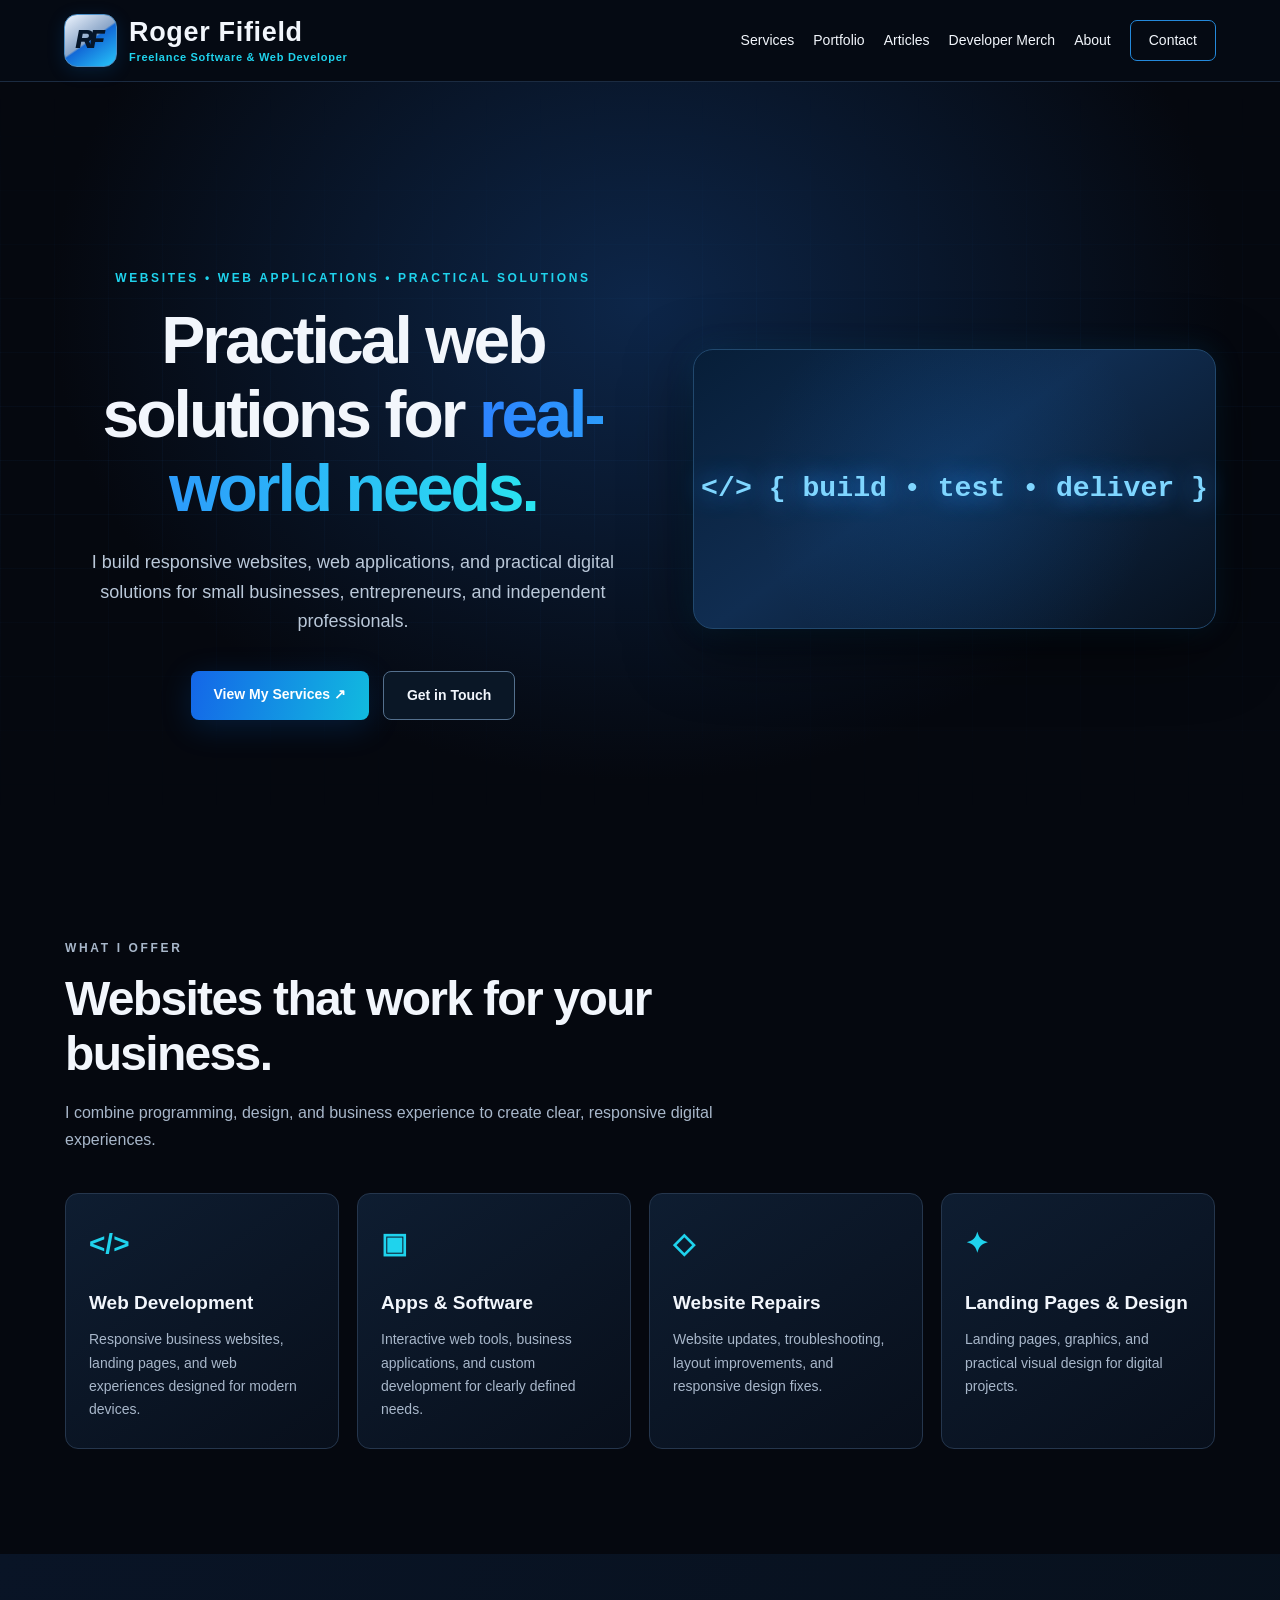
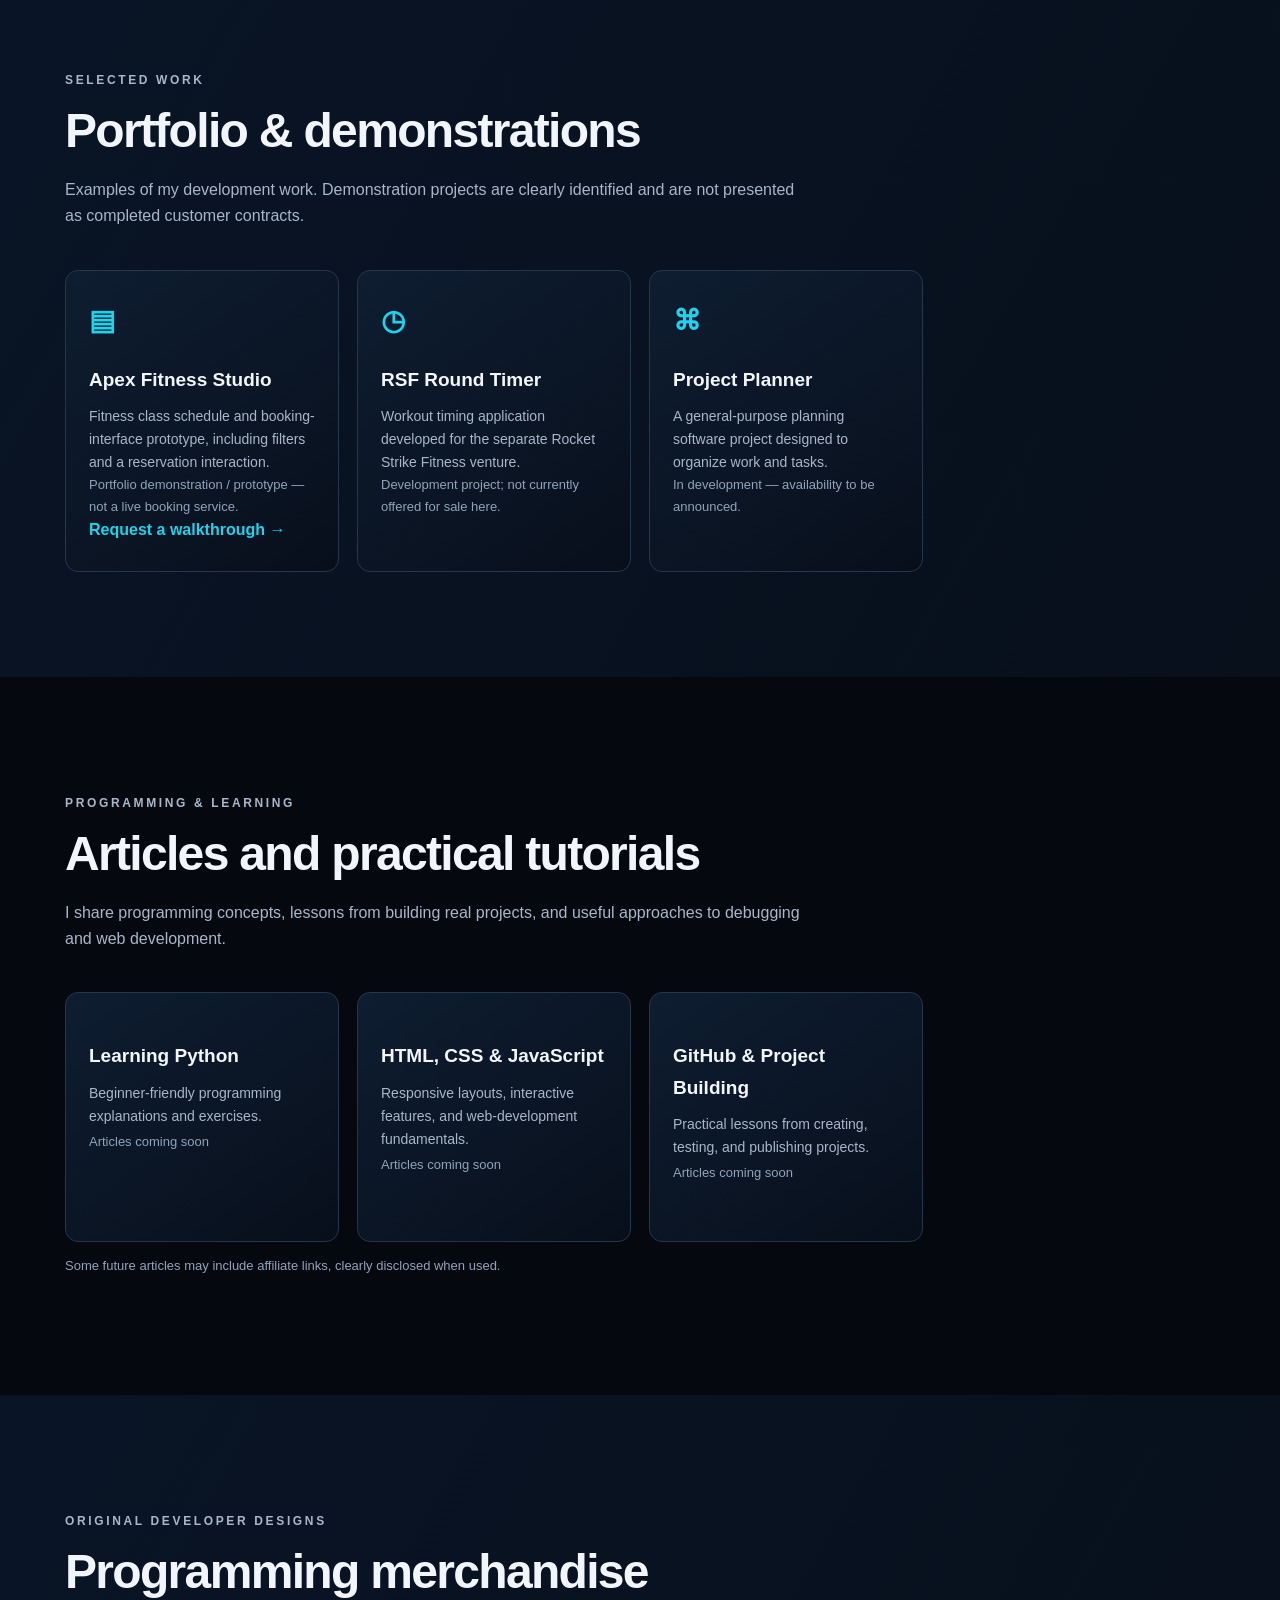
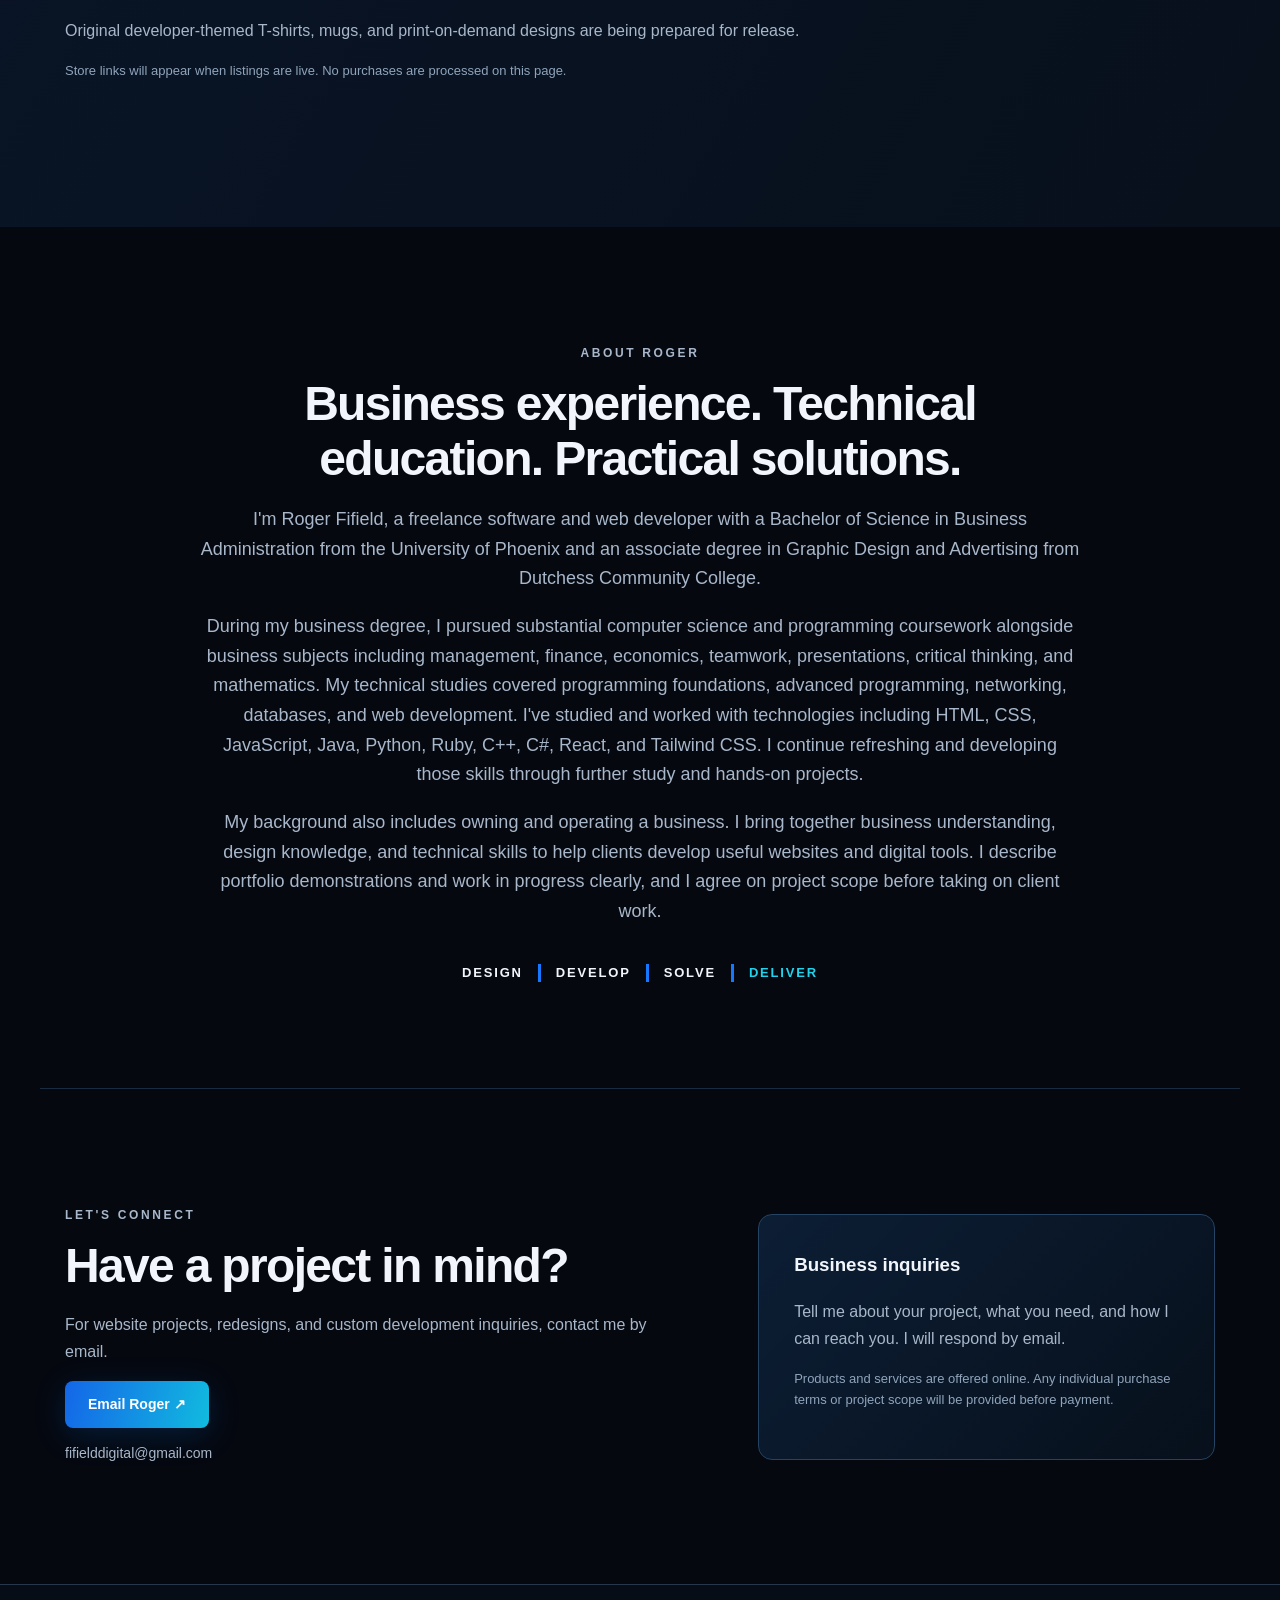
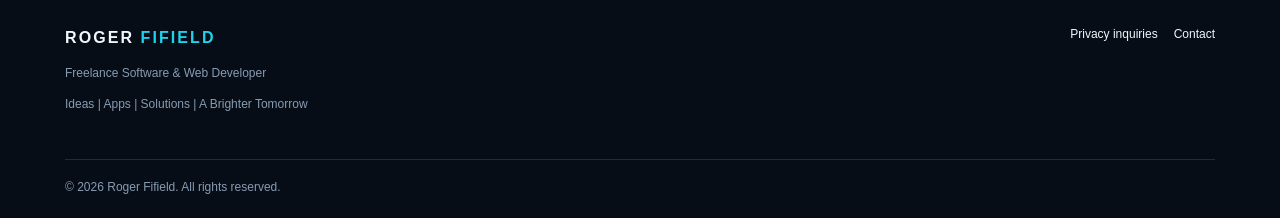
==== commit 89ef365c: "Rename index-6.html to index.html" ====
--- a/index.html
+++ b/index.html
@@ -4,22 +4,23 @@
 <meta charset="utf-8">
 <meta name="viewport" content="width=device-width, initial-scale=1">
 <meta name="theme-color" content="#05080f">
-<meta name="description" content="Fifield Digital creates websites, web applications, digital products, and educational content. Ideas. Apps. Solutions. A Brighter Tomorrow.">
-<title>Fifield Digital | Ideas • Apps • Solutions</title>
+<meta name="description" content="Roger Fifield provides freelance website development, web applications, and digital design services.">
+<title>Roger Fifield | Freelance Web Developer</title>
 <link rel="stylesheet" href="styles.css">
 </head>
 <body>
 <a class="skip" href="#main">Skip to content</a>
 
 <header class="site-header">
-<a class="brand brand-final" href="#home" aria-label="Fifield Digital home"><span class="brand-identity"><img class="final-brand-logo" src="assets/fifield-digital-final-logo.png" alt="Fifield Digital" /><span class="brand-byline">by Roger Fifield</span></span></a>
+<a class="brand freelance-brand" href="#home" aria-label="Roger Fifield home"><span class="brand-monogram" aria-hidden="true">RF</span><span class="brand-words"><span class="freelance-brand-name">Roger Fifield</span><span class="freelance-brand-role">Freelance Software &amp; Web Developer</span></span></a>
 
 <button class="menu-toggle" aria-label="Toggle navigation" aria-expanded="false">☰</button>
 
 <nav id="nav" aria-label="Main navigation">
 <a href="#services">Services</a>
-<a href="#products">Products</a>
-<a href="#content">Content</a>
+<a href="#portfolio">Portfolio</a>
+<a href="#articles">Articles</a>
+<a href="#merch">Developer Merch</a>
 <a href="#about">About</a>
 <a class="nav-contact" href="#contact">Contact</a>
 </nav>
@@ -31,11 +32,11 @@
 <div class="glow"></div>
 <div class="hero-inner">
 <div class="hero-copy">
-<p class="eyebrow">SOFTWARE • DIGITAL PRODUCTS • CREATIVE SOLUTIONS</p>
-<h1>Custom software solutions for a <span>brighter tomorrow.</span></h1>
-<p class="lead">Fifield Digital by Roger Fifield develops practical software, modern websites, apps, digital products, and original educational content for people and businesses.</p>
+<p class="eyebrow">WEBSITES • WEB APPLICATIONS • PRACTICAL SOLUTIONS</p>
+<h1>Practical web solutions for <span>real-world needs.</span></h1>
+<p class="lead">I build responsive websites, web applications, and practical digital solutions for small businesses, entrepreneurs, and independent professionals.</p>
 <div class="actions">
-<a class="button primary" href="#services">Explore Our Services <span aria-hidden="true">↗</span></a>
+<a class="button primary" href="#services">View My Services <span aria-hidden="true">↗</span></a>
 <a class="button secondary" href="#contact">Get in Touch</a>
 </div>
 </div>
@@ -45,9 +46,9 @@
 
 <section id="services" class="section">
 <div class="section-heading">
-<p class="eyebrow">WHAT WE DO</p>
-<h2>Ideas engineered into solutions.</h2>
-<p>From an initial concept to a useful digital experience, our work combines thoughtful design with practical development.</p>
+<p class="eyebrow">WHAT I OFFER</p>
+<h2>Websites that work for your business.</h2>
+<p>I combine programming, design, and business experience to create clear, responsive digital experiences.</p>
 </div>
 
 <div class="cards">
@@ -60,86 +61,51 @@
 <article class="card">
 <span class="card-icon">▣</span>
 <h3>Apps & Software</h3>
-<p>Purpose-built web applications, productivity tools, fitness utilities, and custom software projects.</p>
+<p>Interactive web tools, business applications, and custom development for clearly defined needs.</p>
 </article>
 
 <article class="card">
 <span class="card-icon">◇</span>
-<h3>Digital Products</h3>
-<p>Downloadable resources, templates, and useful digital tools developed for real-world needs.</p>
+<h3>Website Repairs</h3>
+<p>Website updates, troubleshooting, layout improvements, and responsive design fixes.</p>
 </article>
 
 <article class="card">
 <span class="card-icon">✦</span>
-<h3>Creative Services</h3>
-<p>Digital branding, visual assets, and content to support businesses and independent creators.</p>
+<h3>Landing Pages &amp; Design</h3>
+<p>Landing pages, graphics, and practical visual design for digital projects.</p>
 </article>
 </div>
 </section>
 
-<section id="products" class="section products">
-<div class="section-heading">
-<p class="eyebrow">OUR WORK</p>
-<h2>Products & projects</h2>
-<p>A growing collection of independently developed digital experiences.</p>
-</div>
-
-<div class="feature">
-<div>
-<span class="pill">FEATURED PROJECT</span>
-<h3>RSF Round Timer</h3>
-<p>A purpose-built round timing application for workouts, boxing, kickboxing, interval training, and structured training sessions.</p>
-<p class="muted">Designed and developed as part of Fifield Digital's growing collection of practical software products.</p>
-<a class="text-link" href="#contact">Ask about this product →</a>
-</div>
-
-<div class="feature-visual rsf-product-visual">
-<img src="assets/rsf-round-timer-icon.png" alt="RSF Round Timer application icon" loading="lazy">
-</div>
-</div>
-
-<p class="product-note">Additional applications, templates, and digital products are in development. Product listings will be updated as they become available.</p>
-</section>
-
-<section id="content" class="section">
-<div class="split">
-<img class="section-photo" src="assets/creative.jpg" alt="Creative technology work on a laptop" loading="lazy">
-
-<div>
-<p class="eyebrow">LEARN • CREATE • SHARE</p>
-<h2>Content that makes technology more accessible.</h2>
-<p>Fifield Digital creates original educational and creative content covering programming, web development, digital tools, and practical project ideas.</p>
-<p>Articles, tutorials, and digital publications will be linked here as they are released.</p>
-</div>
-
-<div class="content-panel">
-<span>01 / ARTICLES</span>
-<span>02 / TUTORIALS</span>
-<span>03 / DIGITAL RESOURCES</span>
-<span>04 / CREATIVE PROJECTS</span>
-</div>
-</div>
-</section>
-
-<section id="about" class="section about">
-<p class="eyebrow">ABOUT THE DEVELOPER</p>
-<h2>Built around ideas. Driven by possibilities.</h2>
-<p>Fifield Digital is the freelance brand of Roger Fifield, an independent software developer and digital creative focused on building useful applications, websites, digital products, and original content. Each project brings thoughtful design and practical development together to turn ideas into solutions.</p>
-<div class="statement">IDEAS <i></i> APPS <i></i> SOLUTIONS <i></i> <strong>A BRIGHTER TOMORROW</strong></div>
-</section>
-
+<section id="portfolio" class="section products">
+<div class="section-heading"><p class="eyebrow">SELECTED WORK</p><h2>Portfolio &amp; demonstrations</h2><p>Examples of my development work. Demonstration projects are clearly identified and are not presented as completed customer contracts.</p></div>
+<div class="cards">
+<article class="card"><span class="card-icon">▤</span><h3>Apex Fitness Studio</h3><p>Fitness class schedule and booking-interface prototype, including filters and a reservation interaction.</p><p class="muted">Portfolio demonstration / prototype — not a live booking service.</p><a class="text-link" href="mailto:fifielddigital@gmail.com?subject=Apex%20Demo%20Request">Request a walkthrough →</a></article>
+<article class="card"><span class="card-icon">◷</span><h3>RSF Round Timer</h3><p>Workout timing application developed for the separate Rocket Strike Fitness venture.</p><p class="muted">Development project; not currently offered for sale here.</p></article>
+<article class="card"><span class="card-icon">⌘</span><h3>Project Planner</h3><p>A general-purpose planning software project designed to organize work and tasks.</p><p class="muted">In development — availability to be announced.</p></article>
+</div></section>
+<section id="articles" class="section"><div class="section-heading"><p class="eyebrow">PROGRAMMING &amp; LEARNING</p><h2>Articles and practical tutorials</h2><p>I share programming concepts, lessons from building real projects, and useful approaches to debugging and web development.</p></div>
+<div class="cards"><article class="card"><h3>Learning Python</h3><p>Beginner-friendly programming explanations and exercises.</p><span class="muted">Articles coming soon</span></article><article class="card"><h3>HTML, CSS &amp; JavaScript</h3><p>Responsive layouts, interactive features, and web-development fundamentals.</p><span class="muted">Articles coming soon</span></article><article class="card"><h3>GitHub &amp; Project Building</h3><p>Practical lessons from creating, testing, and publishing projects.</p><span class="muted">Articles coming soon</span></article></div>
+<p class="muted">Some future articles may include affiliate links, clearly disclosed when used.</p></section>
+<section id="merch" class="section products"><div class="section-heading"><p class="eyebrow">ORIGINAL DEVELOPER DESIGNS</p><h2>Programming merchandise</h2><p>Original developer-themed T-shirts, mugs, and print-on-demand designs are being prepared for release.</p><p class="muted">Store links will appear when listings are live. No purchases are processed on this page.</p></div></section>
+<section id="about" class="section about"><p class="eyebrow">ABOUT ROGER</p><h2>Business experience. Technical education. Practical solutions.</h2>
+<p>I'm Roger Fifield, a freelance software and web developer with a Bachelor of Science in Business Administration from the University of Phoenix and an associate degree in Graphic Design and Advertising from Dutchess Community College.</p>
+<p>During my business degree, I pursued substantial computer science and programming coursework alongside business subjects including management, finance, economics, teamwork, presentations, critical thinking, and mathematics. My technical studies covered programming foundations, advanced programming, networking, databases, and web development. I've studied and worked with technologies including HTML, CSS, JavaScript, Java, Python, Ruby, C++, C#, React, and Tailwind CSS. I continue refreshing and developing those skills through further study and hands-on projects.</p>
+<p>My background also includes owning and operating a business. I bring together business understanding, design knowledge, and technical skills to help clients develop useful websites and digital tools. I describe portfolio demonstrations and work in progress clearly, and I agree on project scope before taking on client work.</p>
+<div class="statement">DESIGN <i></i> DEVELOP <i></i> SOLVE <i></i> <strong>DELIVER</strong></div></section>
 <section id="contact" class="section contact">
 <div>
 <p class="eyebrow">LET'S CONNECT</p>
 <h2>Have a project in mind?</h2>
-<p>For development inquiries, product questions, or customer support, reach Fifield Digital by email.</p>
-<a class="button primary" href="mailto:fifielddigital@gmail.com?subject=Fifield%20Digital%20Inquiry">Email Fifield Digital ↗</a>
+<p>For website projects, redesigns, and custom development inquiries, contact me by email.</p>
+<a class="button primary" href="mailto:fifielddigital@gmail.com?subject=Freelance%20Website%20Inquiry">Email Roger ↗</a>
 <p class="email">fifielddigital@gmail.com</p>
 </div>
 
 <div class="contact-panel">
 <h3>Business inquiries</h3>
-<p>Tell us about your project, what you need, and how we can reach you. We will respond by email.</p>
+<p>Tell me about your project, what you need, and how I can reach you. I will respond by email.</p>
 <p class="muted">Products and services are offered online. Any individual purchase terms or project scope will be provided before payment.</p>
 </div>
 </section>
@@ -149,22 +115,25 @@
 <footer>
 <div class="footer-top">
 <div>
-<strong>FIFIELD <span>DIGITAL</span></strong>
-<p>by Roger Fifield</p>
+<strong>ROGER <span>FIFIELD</span></strong>
+<p>Freelance Software &amp; Web Developer</p>
 <p>Ideas | Apps | Solutions | A Brighter Tomorrow</p>
 </div>
 
 <div class="footer-links">
-<a href="privacy.html">Privacy Policy</a>
-<a href="terms.html">Terms of Service</a>
-<a href="refunds.html">Refund Policy</a>
+<a href="mailto:fifielddigital@gmail.com?subject=Privacy%20Inquiry">Privacy inquiries</a>
 <a href="mailto:fifielddigital@gmail.com">Contact</a>
 </div>
 </div>
 
-<div class="copyright">© <span id="year">2026</span> Roger Fifield. All rights reserved. <span class="footer-disclosure">Fifield Digital is the freelance brand of Roger Fifield.</span></div>
+<div class="copyright">© <span id="year">2026</span> Roger Fifield. All rights reserved. </div>
 </footer>
 
-<script src="script.js"></script>
+<script>
+const menu=document.querySelector('.menu-toggle');const nav=document.querySelector('#nav');
+menu.addEventListener('click',()=>{const open=menu.getAttribute('aria-expanded')==='true';menu.setAttribute('aria-expanded',String(!open));nav.classList.toggle('open',!open)});
+nav.querySelectorAll('a').forEach(a=>a.addEventListener('click',()=>{nav.classList.remove('open');menu.setAttribute('aria-expanded','false')}));
+document.querySelector('#year').textContent=new Date().getFullYear();
+</script>
 </body>
 </html>
--- a/styles.css
+++ b/styles.css
@@ -627,3 +627,28 @@
 .brand-byline { color: #a8dff3; font-size: 11px; font-weight: 600; letter-spacing: .09em; line-height: 1.2; margin-top: -2px; }
 .footer-disclosure { display: inline-block; margin-left: 8px; }
 @media (max-width: 650px) { .brand-byline { font-size: 10px; } .footer-disclosure { display: block; margin: 6px 0 0; } }
+
+/* Compact sticky header and reliable anchor positioning */
+.site-header { min-height: 82px; padding-top: 8px; padding-bottom: 8px; }
+.final-brand-logo { width: 92px; max-width: 100%; }
+.brand-byline { font-size: 9px; letter-spacing: .035em; margin-top: 1px; white-space: nowrap; }
+html { scroll-padding-top: 104px; }
+section, .section { scroll-margin-top: 104px; }
+@media (max-width: 650px) {
+  .site-header { min-height: 70px; padding: 7px 18px; }
+  .final-brand-logo { width: 74px; }
+  .brand-byline { font-size: 8px; }
+  .site-header nav { top: 100%; }
+  html { scroll-padding-top: 84px; }
+  section, .section { scroll-margin-top: 84px; }
+}
+
+/* Temporary sole-proprietor presentation: Roger Fifield */
+.freelance-brand { display:flex; flex-direction:column; align-items:flex-start; gap:2px; line-height:1.1; letter-spacing:normal; }
+.freelance-brand-name { color:#f2f6fc; font-size:clamp(20px,2.3vw,27px); font-weight:850; letter-spacing:.025em; }
+.freelance-brand-role { color:#1fd3ed; font-size:11px; font-weight:650; letter-spacing:.065em; }
+@media(max-width:650px) { .freelance-brand-name { font-size:19px; } .freelance-brand-role { font-size:10px; } }
+
+/* Roger Fifield freelance identity */
+.freelance-brand{flex-direction:row;gap:12px;align-items:center}.brand-words{display:flex;flex-direction:column;gap:3px}.brand-monogram{display:grid;place-items:center;width:53px;height:53px;border:1px solid #4d90c8;border-radius:13px;background:linear-gradient(145deg,#eef5ff,#8ba6c8 48%,#1269d7 51%,#27c6fa);color:#06162a;font-weight:950;font-style:italic;font-size:24px;letter-spacing:-.14em;padding-right:5px;box-shadow:0 4px 18px #086ac633}.site-header nav{gap:19px}.section .muted{color:var(--muted)}.card .text-link{color:var(--cyan);font-weight:700}.about p{max-width:920px}.hero-media{background:radial-gradient(circle at center,#1165b833,transparent 68%),linear-gradient(145deg,#071e38,#102d51 45%,#07101c);border:1px solid #21486d;border-radius:20px;min-height:280px;position:relative}.hero-media:after{content:'</>  { build • test • deliver }';position:absolute;inset:0;display:grid;place-items:center;color:#7fd6ff;font:700 clamp(18px,2.2vw,30px) monospace;text-shadow:0 0 25px #258af0}
+@media(max-width:900px){.site-header nav{gap:12px;font-size:12px}}@media(max-width:650px){.brand-monogram{width:42px;height:42px;font-size:19px}.freelance-brand-name{font-size:17px}.freelance-brand-role{font-size:9px}.site-header nav.open{display:flex}}
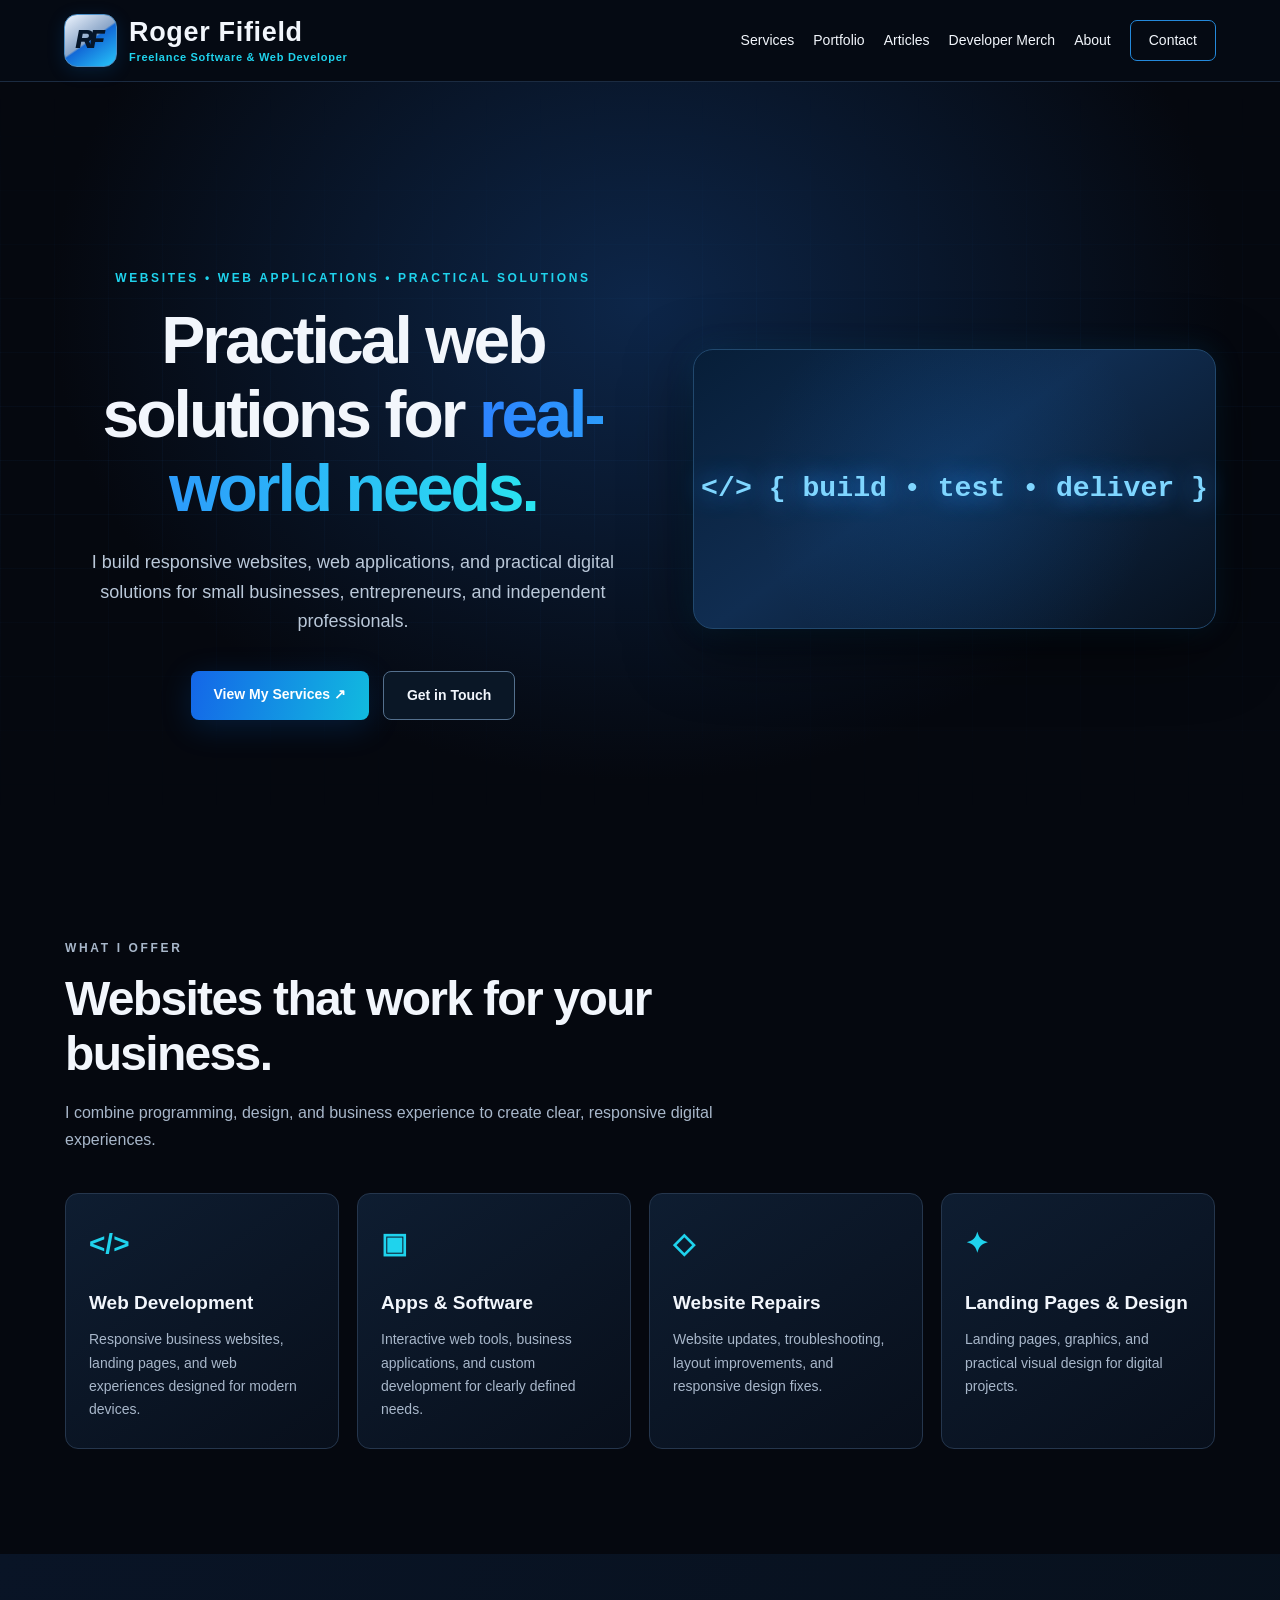
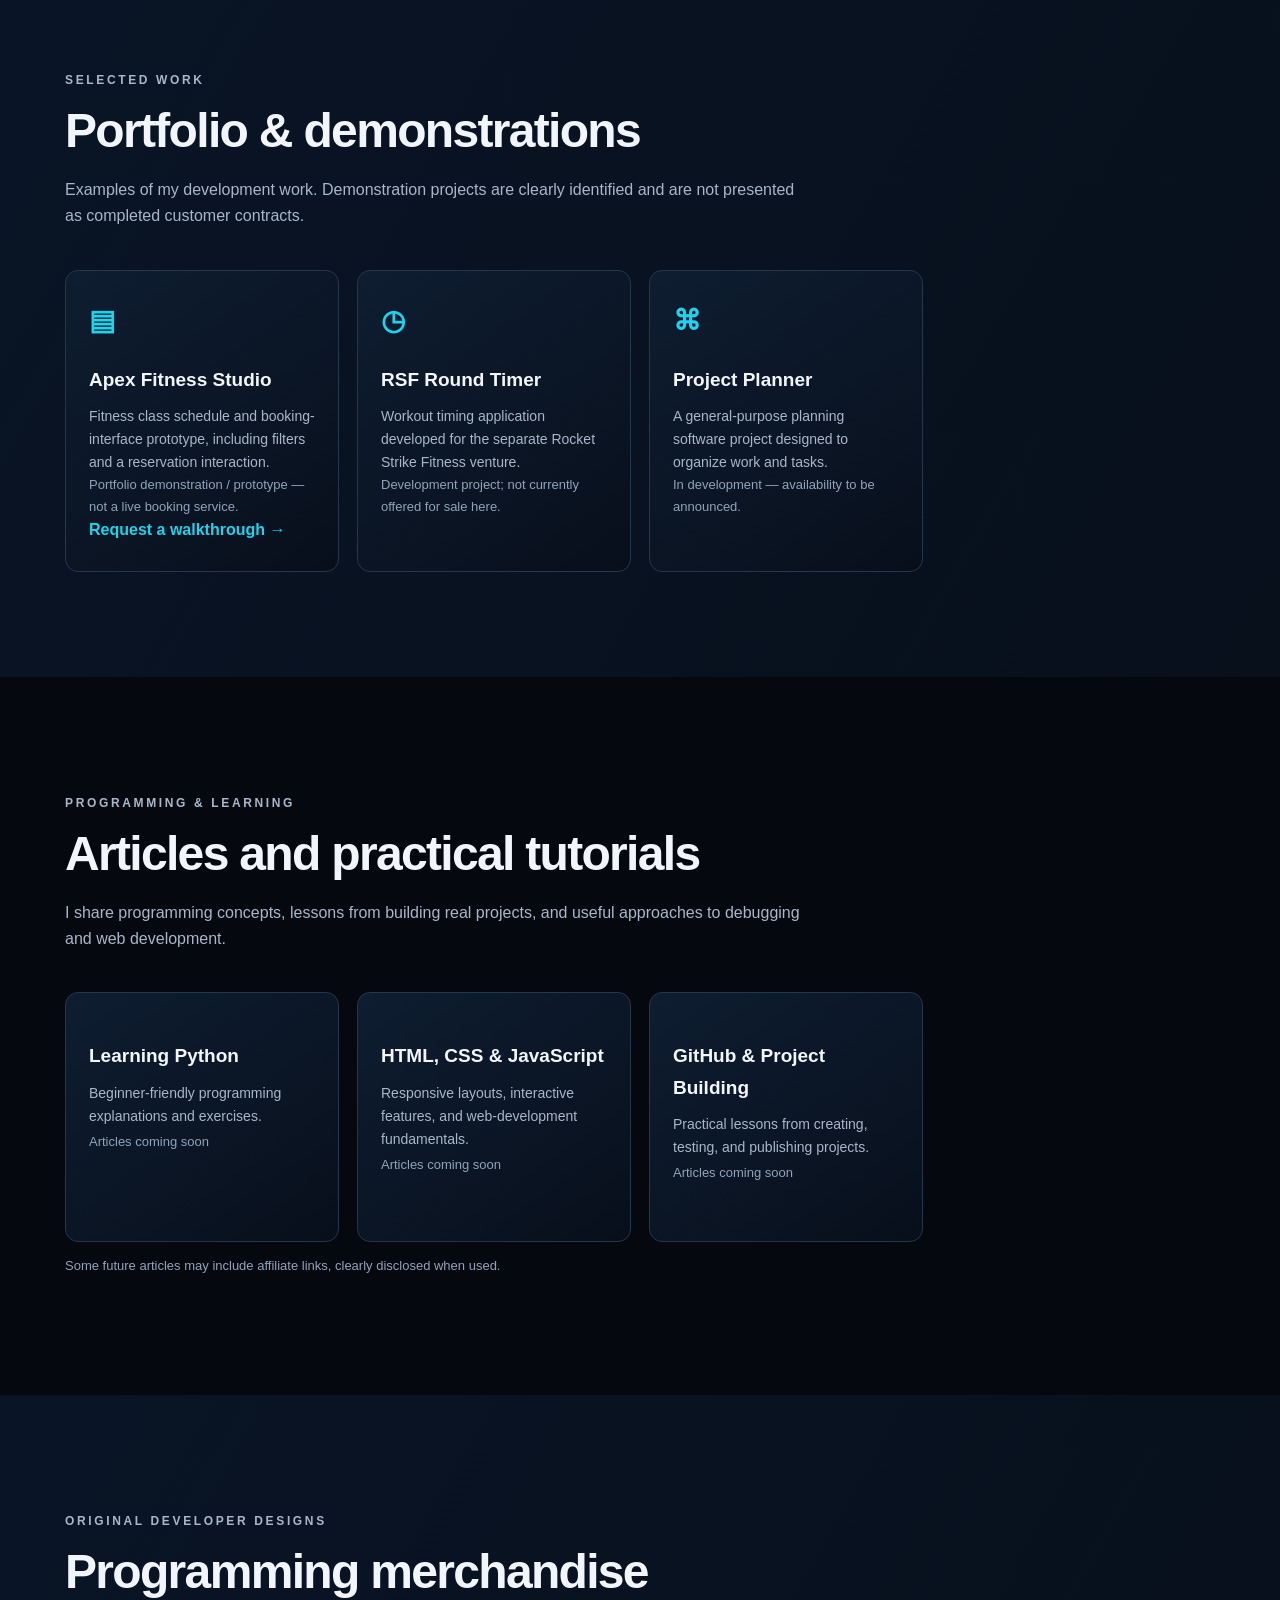
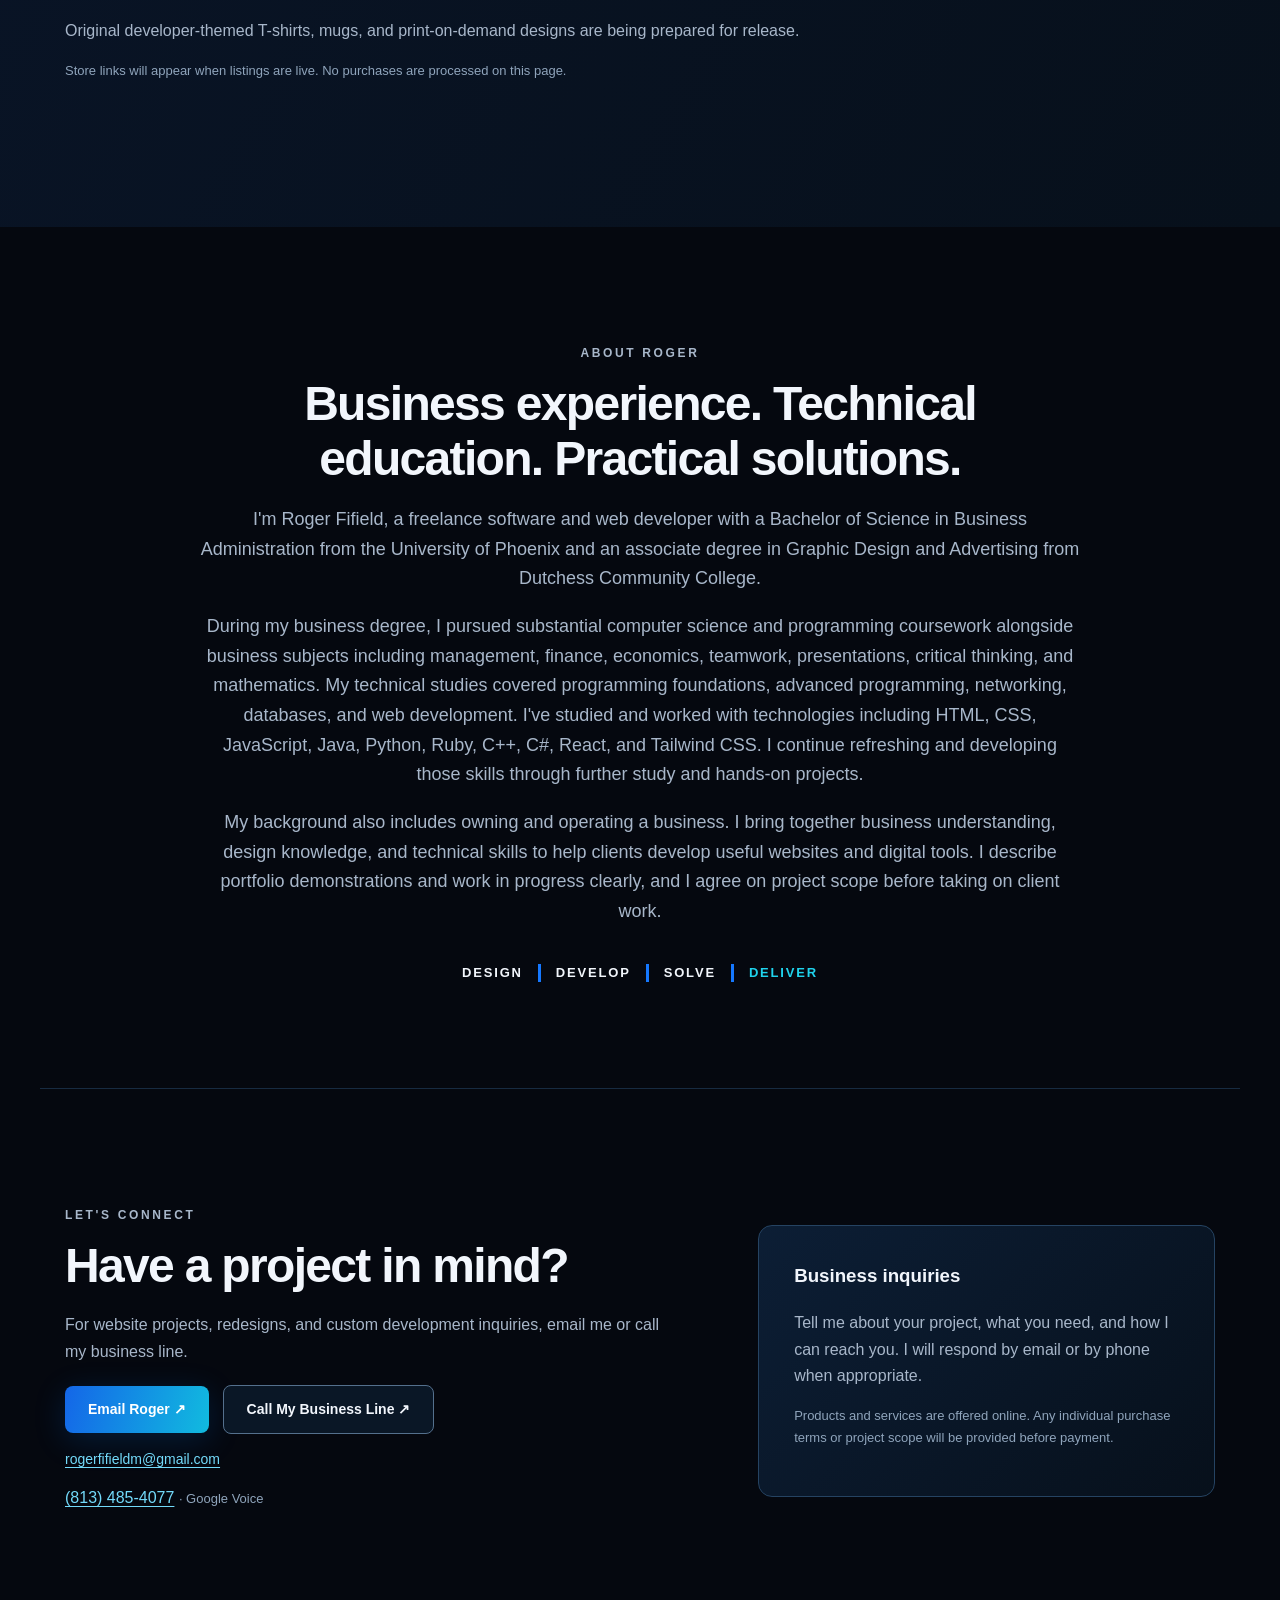
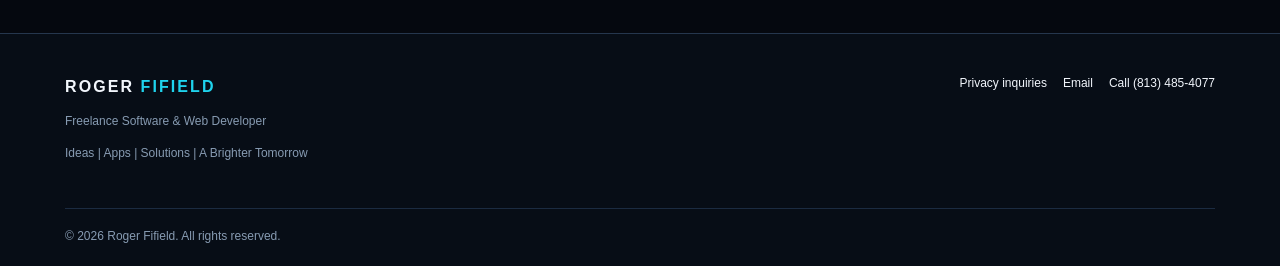
==== commit 4c072f11: "Add files via upload" ====
--- a/index.html
+++ b/index.html
@@ -81,7 +81,7 @@
 <section id="portfolio" class="section products">
 <div class="section-heading"><p class="eyebrow">SELECTED WORK</p><h2>Portfolio &amp; demonstrations</h2><p>Examples of my development work. Demonstration projects are clearly identified and are not presented as completed customer contracts.</p></div>
 <div class="cards">
-<article class="card"><span class="card-icon">▤</span><h3>Apex Fitness Studio</h3><p>Fitness class schedule and booking-interface prototype, including filters and a reservation interaction.</p><p class="muted">Portfolio demonstration / prototype — not a live booking service.</p><a class="text-link" href="mailto:fifielddigital@gmail.com?subject=Apex%20Demo%20Request">Request a walkthrough →</a></article>
+<article class="card"><span class="card-icon">▤</span><h3>Apex Fitness Studio</h3><p>Fitness class schedule and booking-interface prototype, including filters and a reservation interaction.</p><p class="muted">Portfolio demonstration / prototype — not a live booking service.</p><a class="text-link" href="mailto:rogerfifieldm@gmail.com?subject=Apex%20Demo%20Request">Request a walkthrough →</a></article>
 <article class="card"><span class="card-icon">◷</span><h3>RSF Round Timer</h3><p>Workout timing application developed for the separate Rocket Strike Fitness venture.</p><p class="muted">Development project; not currently offered for sale here.</p></article>
 <article class="card"><span class="card-icon">⌘</span><h3>Project Planner</h3><p>A general-purpose planning software project designed to organize work and tasks.</p><p class="muted">In development — availability to be announced.</p></article>
 </div></section>
@@ -98,14 +98,18 @@
 <div>
 <p class="eyebrow">LET'S CONNECT</p>
 <h2>Have a project in mind?</h2>
-<p>For website projects, redesigns, and custom development inquiries, contact me by email.</p>
-<a class="button primary" href="mailto:fifielddigital@gmail.com?subject=Freelance%20Website%20Inquiry">Email Roger ↗</a>
-<p class="email">fifielddigital@gmail.com</p>
+<p>For website projects, redesigns, and custom development inquiries, email me or call my business line.</p>
+<div class="contact-actions">
+<a class="button primary" href="mailto:rogerfifieldm@gmail.com?subject=Freelance%20Website%20Inquiry">Email Roger ↗</a>
+<a class="button secondary" href="tel:+18134854077">Call My Business Line ↗</a>
+</div>
+<p class="email"><a href="mailto:rogerfifieldm@gmail.com">rogerfifieldm@gmail.com</a></p>
+<p class="business-phone"><a href="tel:+18134854077">(813) 485-4077</a> <span class="muted">· Google Voice</span></p>
 </div>
 
 <div class="contact-panel">
 <h3>Business inquiries</h3>
-<p>Tell me about your project, what you need, and how I can reach you. I will respond by email.</p>
+<p>Tell me about your project, what you need, and how I can reach you. I will respond by email or by phone when appropriate.</p>
 <p class="muted">Products and services are offered online. Any individual purchase terms or project scope will be provided before payment.</p>
 </div>
 </section>
@@ -121,8 +125,9 @@
 </div>
 
 <div class="footer-links">
-<a href="mailto:fifielddigital@gmail.com?subject=Privacy%20Inquiry">Privacy inquiries</a>
-<a href="mailto:fifielddigital@gmail.com">Contact</a>
+<a href="mailto:rogerfifieldm@gmail.com?subject=Privacy%20Inquiry">Privacy inquiries</a>
+<a href="mailto:rogerfifieldm@gmail.com">Email</a>
+<a href="tel:+18134854077">Call (813) 485-4077</a>
 </div>
 </div>
 
--- a/styles.css
+++ b/styles.css
@@ -652,3 +652,9 @@
 /* Roger Fifield freelance identity */
 .freelance-brand{flex-direction:row;gap:12px;align-items:center}.brand-words{display:flex;flex-direction:column;gap:3px}.brand-monogram{display:grid;place-items:center;width:53px;height:53px;border:1px solid #4d90c8;border-radius:13px;background:linear-gradient(145deg,#eef5ff,#8ba6c8 48%,#1269d7 51%,#27c6fa);color:#06162a;font-weight:950;font-style:italic;font-size:24px;letter-spacing:-.14em;padding-right:5px;box-shadow:0 4px 18px #086ac633}.site-header nav{gap:19px}.section .muted{color:var(--muted)}.card .text-link{color:var(--cyan);font-weight:700}.about p{max-width:920px}.hero-media{background:radial-gradient(circle at center,#1165b833,transparent 68%),linear-gradient(145deg,#071e38,#102d51 45%,#07101c);border:1px solid #21486d;border-radius:20px;min-height:280px;position:relative}.hero-media:after{content:'</>  { build • test • deliver }';position:absolute;inset:0;display:grid;place-items:center;color:#7fd6ff;font:700 clamp(18px,2.2vw,30px) monospace;text-shadow:0 0 25px #258af0}
 @media(max-width:900px){.site-header nav{gap:12px;font-size:12px}}@media(max-width:650px){.brand-monogram{width:42px;height:42px;font-size:19px}.freelance-brand-name{font-size:17px}.freelance-brand-role{font-size:9px}.site-header nav.open{display:flex}}
+
+/* Freelance contact links */
+.contact-actions { display: flex; flex-wrap: wrap; gap: 14px; align-items: center; margin: 20px 0 14px; }
+.contact .email a, .contact .business-phone a { color: #73dafa; text-decoration: underline; text-underline-offset: 3px; overflow-wrap: anywhere; }
+.contact .business-phone { margin-top: 6px; }
+@media (max-width: 480px) { .contact-actions .button { width: 100%; text-align: center; } }
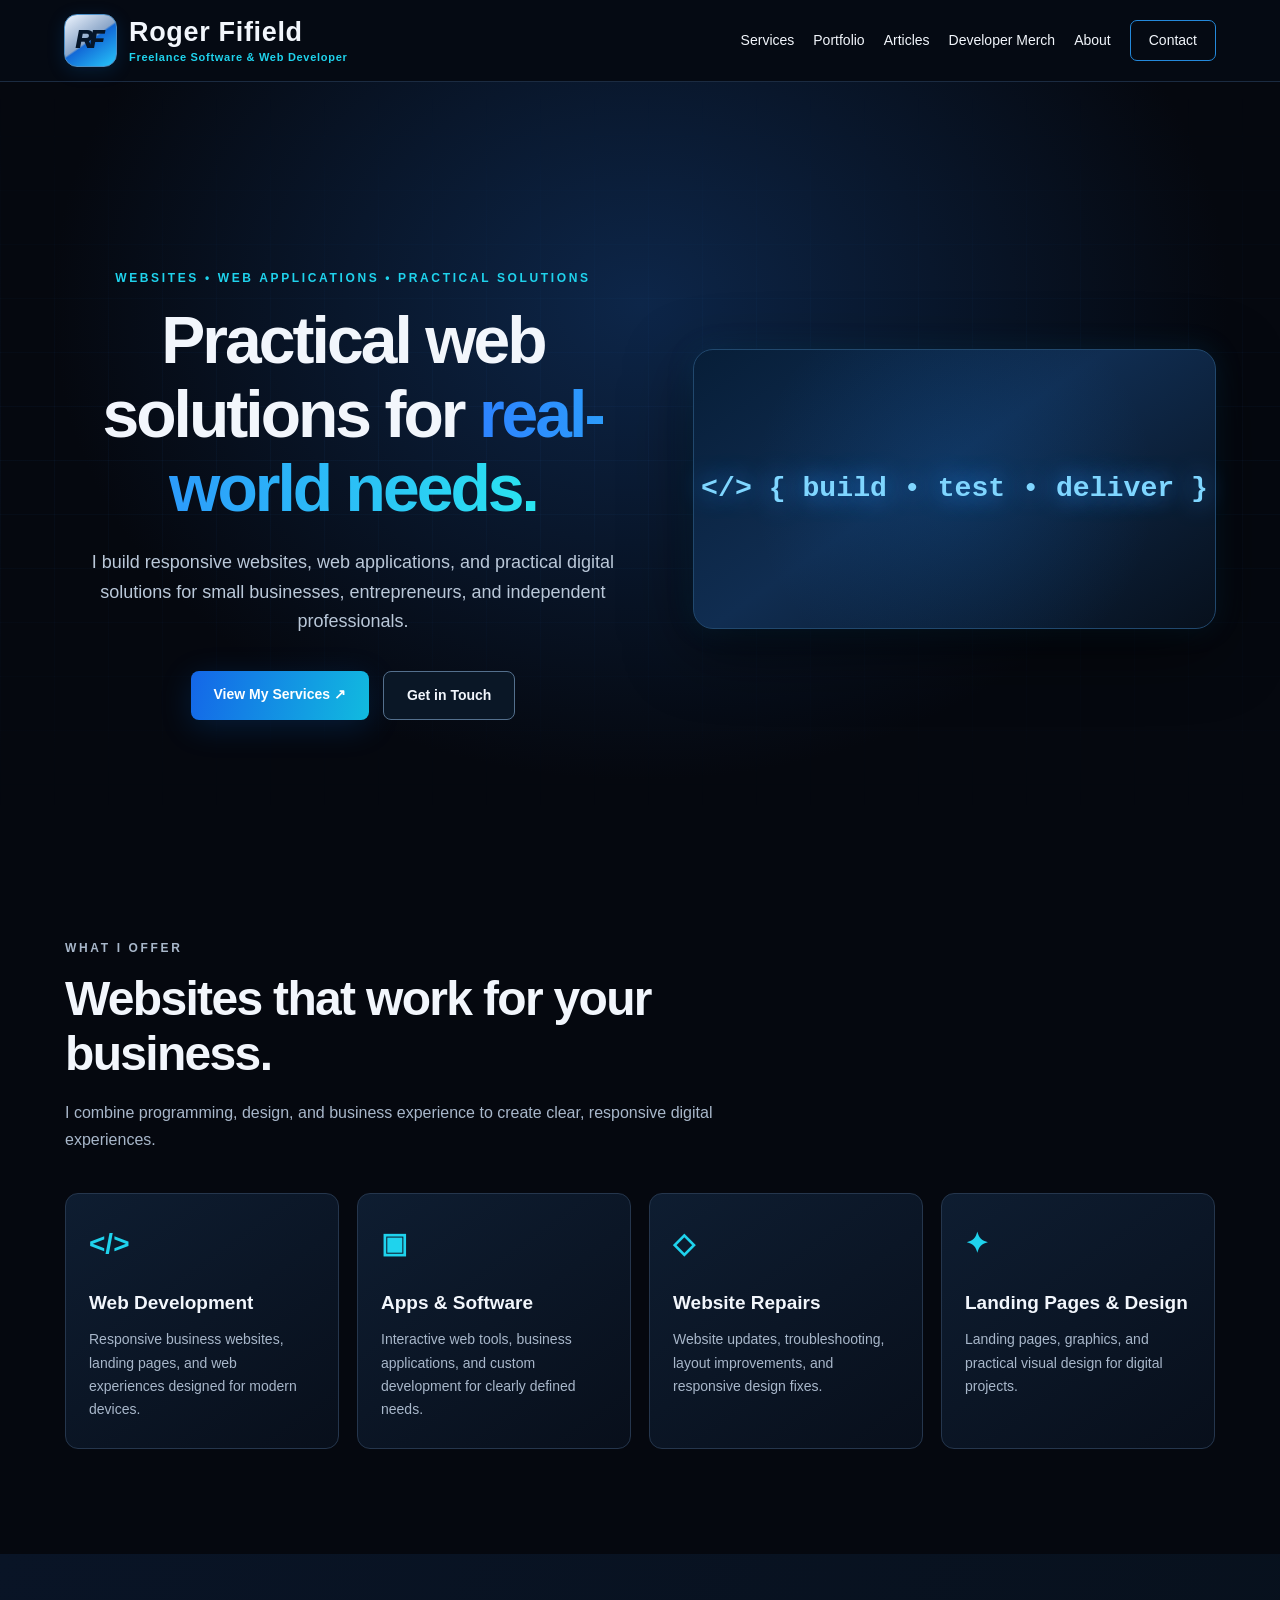
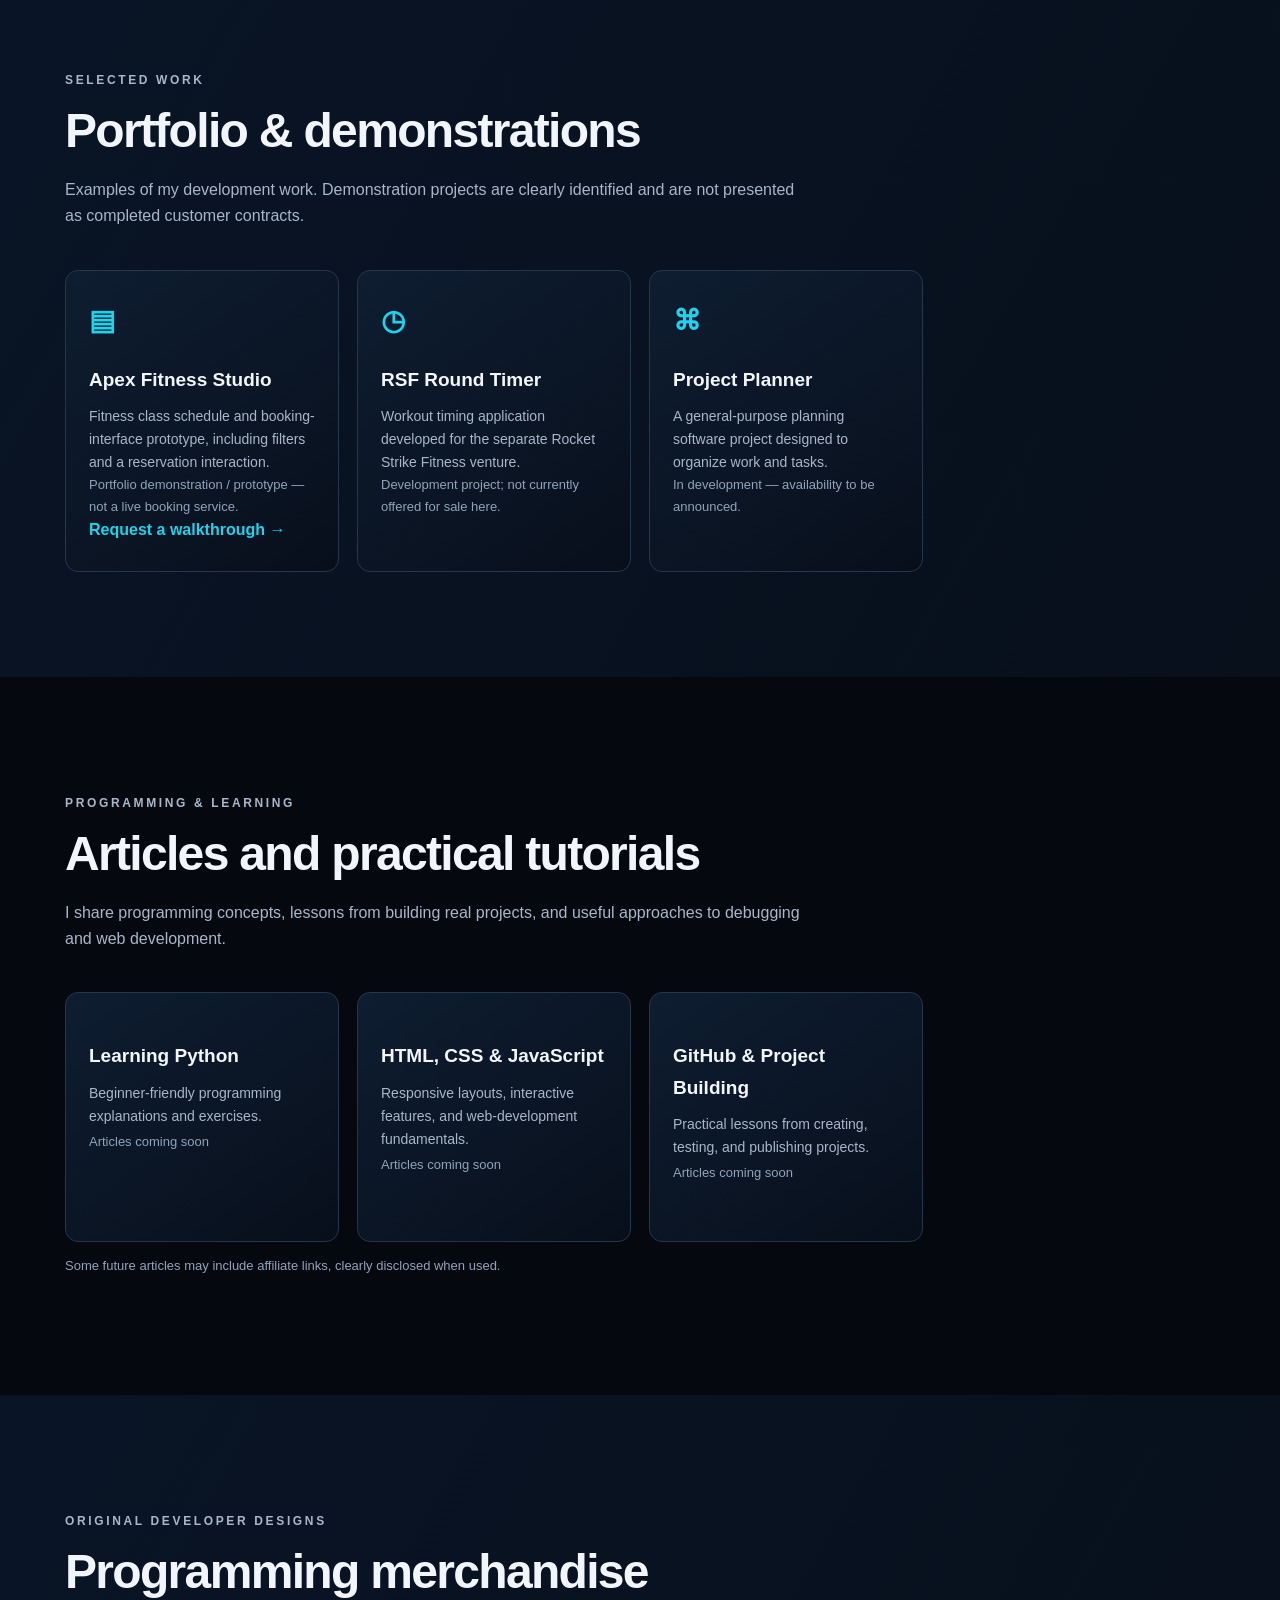
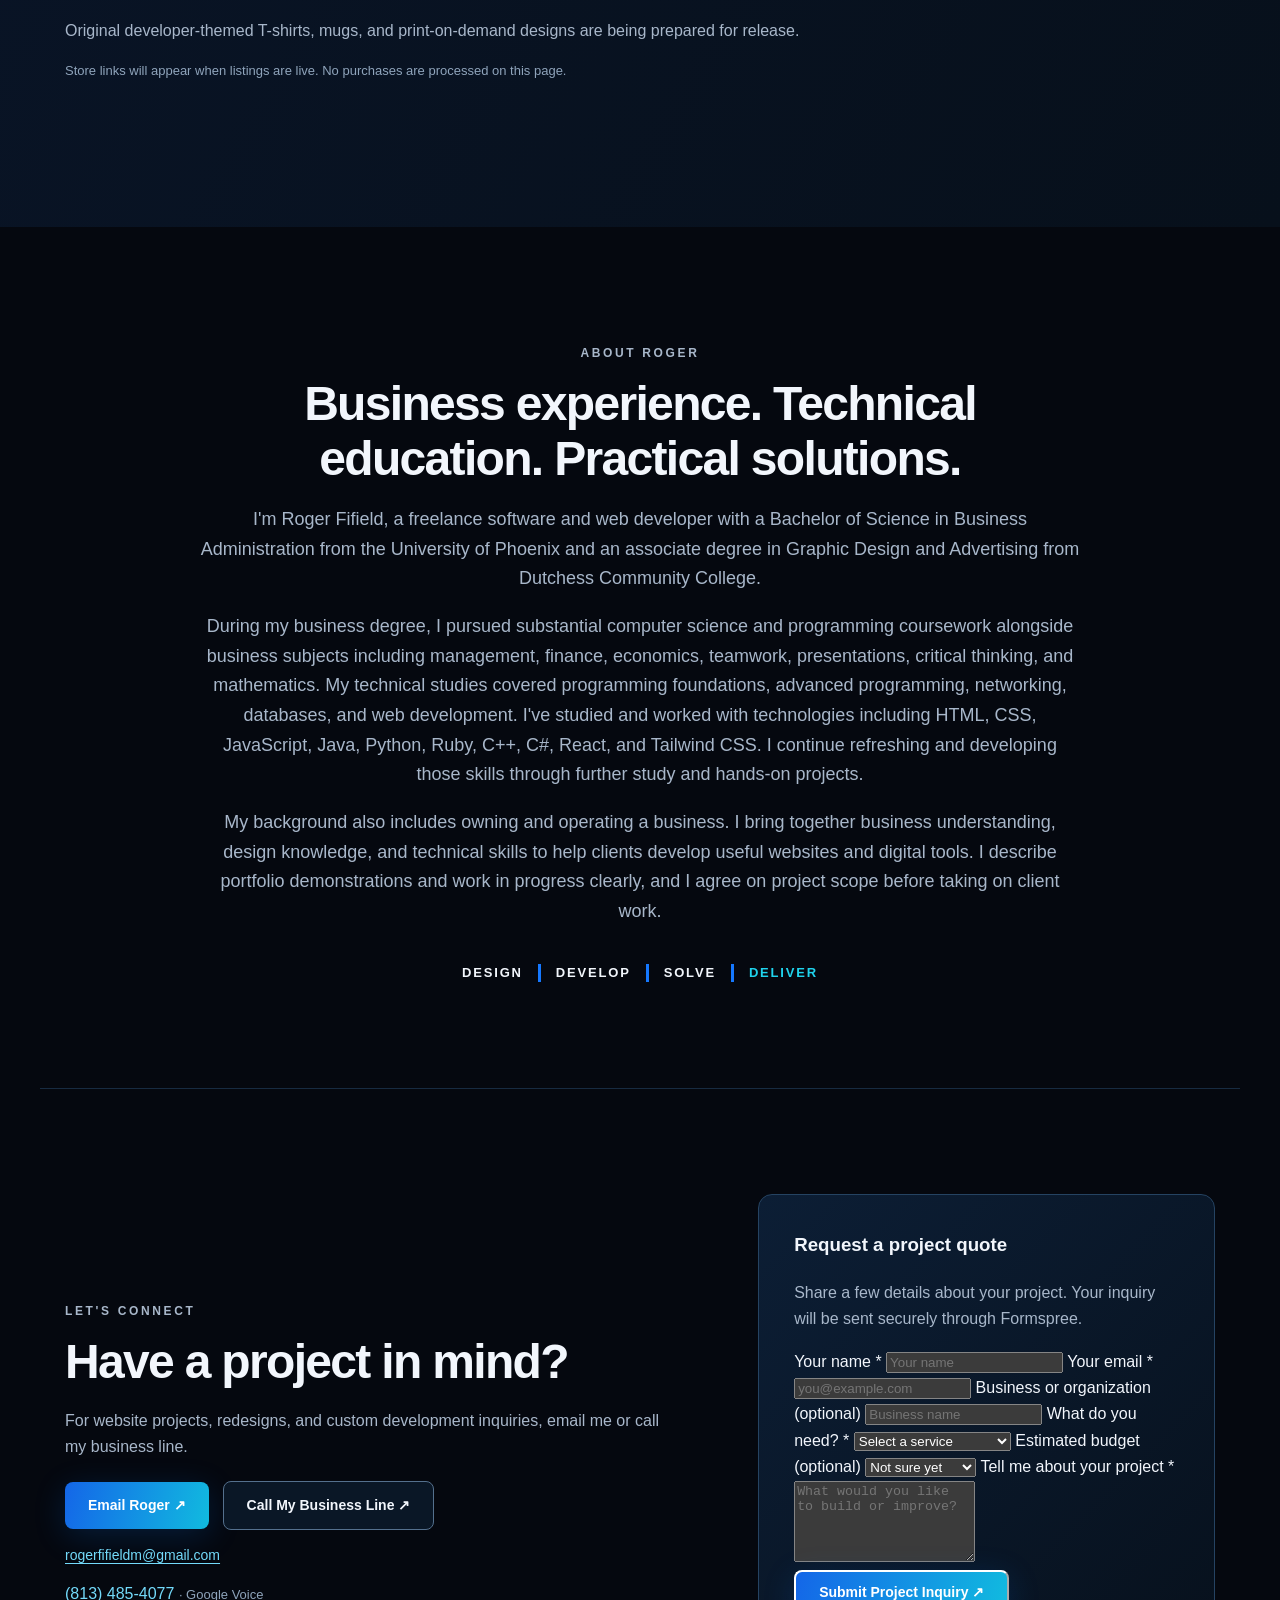
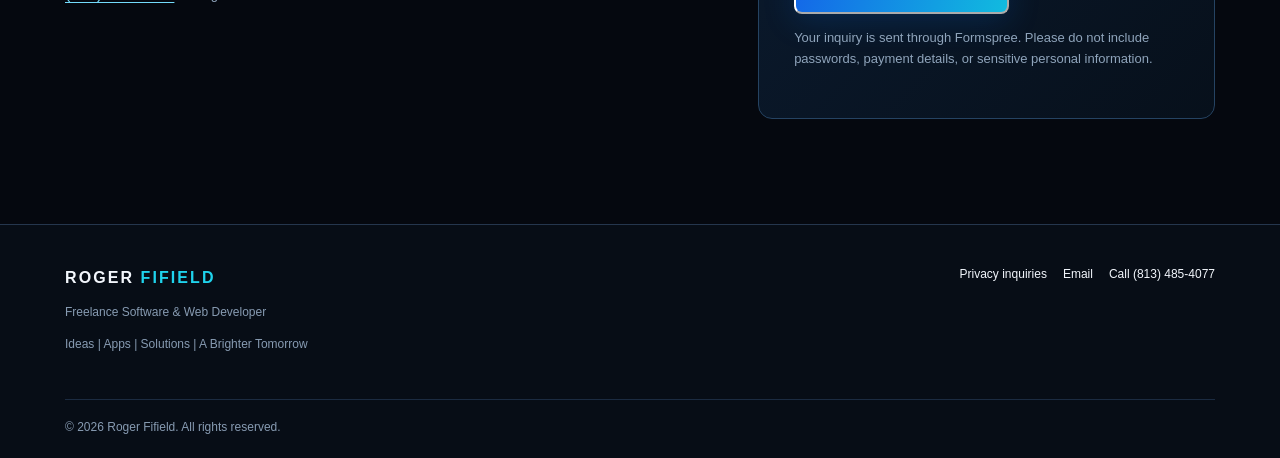
==== commit f0581834: "Add files via upload" ====
--- a/index.html
+++ b/index.html
@@ -108,9 +108,25 @@
 </div>
 
 <div class="contact-panel">
-<h3>Business inquiries</h3>
-<p>Tell me about your project, what you need, and how I can reach you. I will respond by email or by phone when appropriate.</p>
-<p class="muted">Products and services are offered online. Any individual purchase terms or project scope will be provided before payment.</p>
+<h3>Request a project quote</h3>
+<p>Share a few details about your project. Your inquiry will be sent securely through Formspree.</p>
+<form id="inquiry-form" class="inquiry-form" action="https://formspree.io/f/mwlbvray" method="POST">
+<input type="hidden" name="_subject" value="New freelance project inquiry — Roger Fifield">
+<label for="client-name">Your name <span aria-hidden="true">*</span></label>
+<input id="client-name" name="name" autocomplete="name" required maxlength="100" placeholder="Your name">
+<label for="client-email">Your email <span aria-hidden="true">*</span></label>
+<input id="client-email" name="email" type="email" autocomplete="email" required maxlength="160" placeholder="you@example.com">
+<label for="client-business">Business or organization (optional)</label>
+<input id="client-business" name="business" maxlength="120" placeholder="Business name">
+<label for="project-type">What do you need? <span aria-hidden="true">*</span></label>
+<select id="project-type" name="type" required><option value="">Select a service</option><option>New website</option><option>Website redesign</option><option>Website fixes / support</option><option>Web application</option><option>Other / not sure</option></select>
+<label for="project-budget">Estimated budget (optional)</label>
+<select id="project-budget" name="budget"><option value="">Not sure yet</option><option>Under $500</option><option>$500–$1,000</option><option>$1,000–$2,500</option><option>$2,500+</option></select>
+<label for="project-message">Tell me about your project <span aria-hidden="true">*</span></label>
+<textarea id="project-message" name="message" required maxlength="3000" rows="5" placeholder="What would you like to build or improve?"></textarea>
+<button class="button primary" type="submit">Submit Project Inquiry ↗</button>
+<p class="muted form-note">Your inquiry is sent through Formspree. Please do not include passwords, payment details, or sensitive personal information.</p>
+</form>
 </div>
 </section>
 
